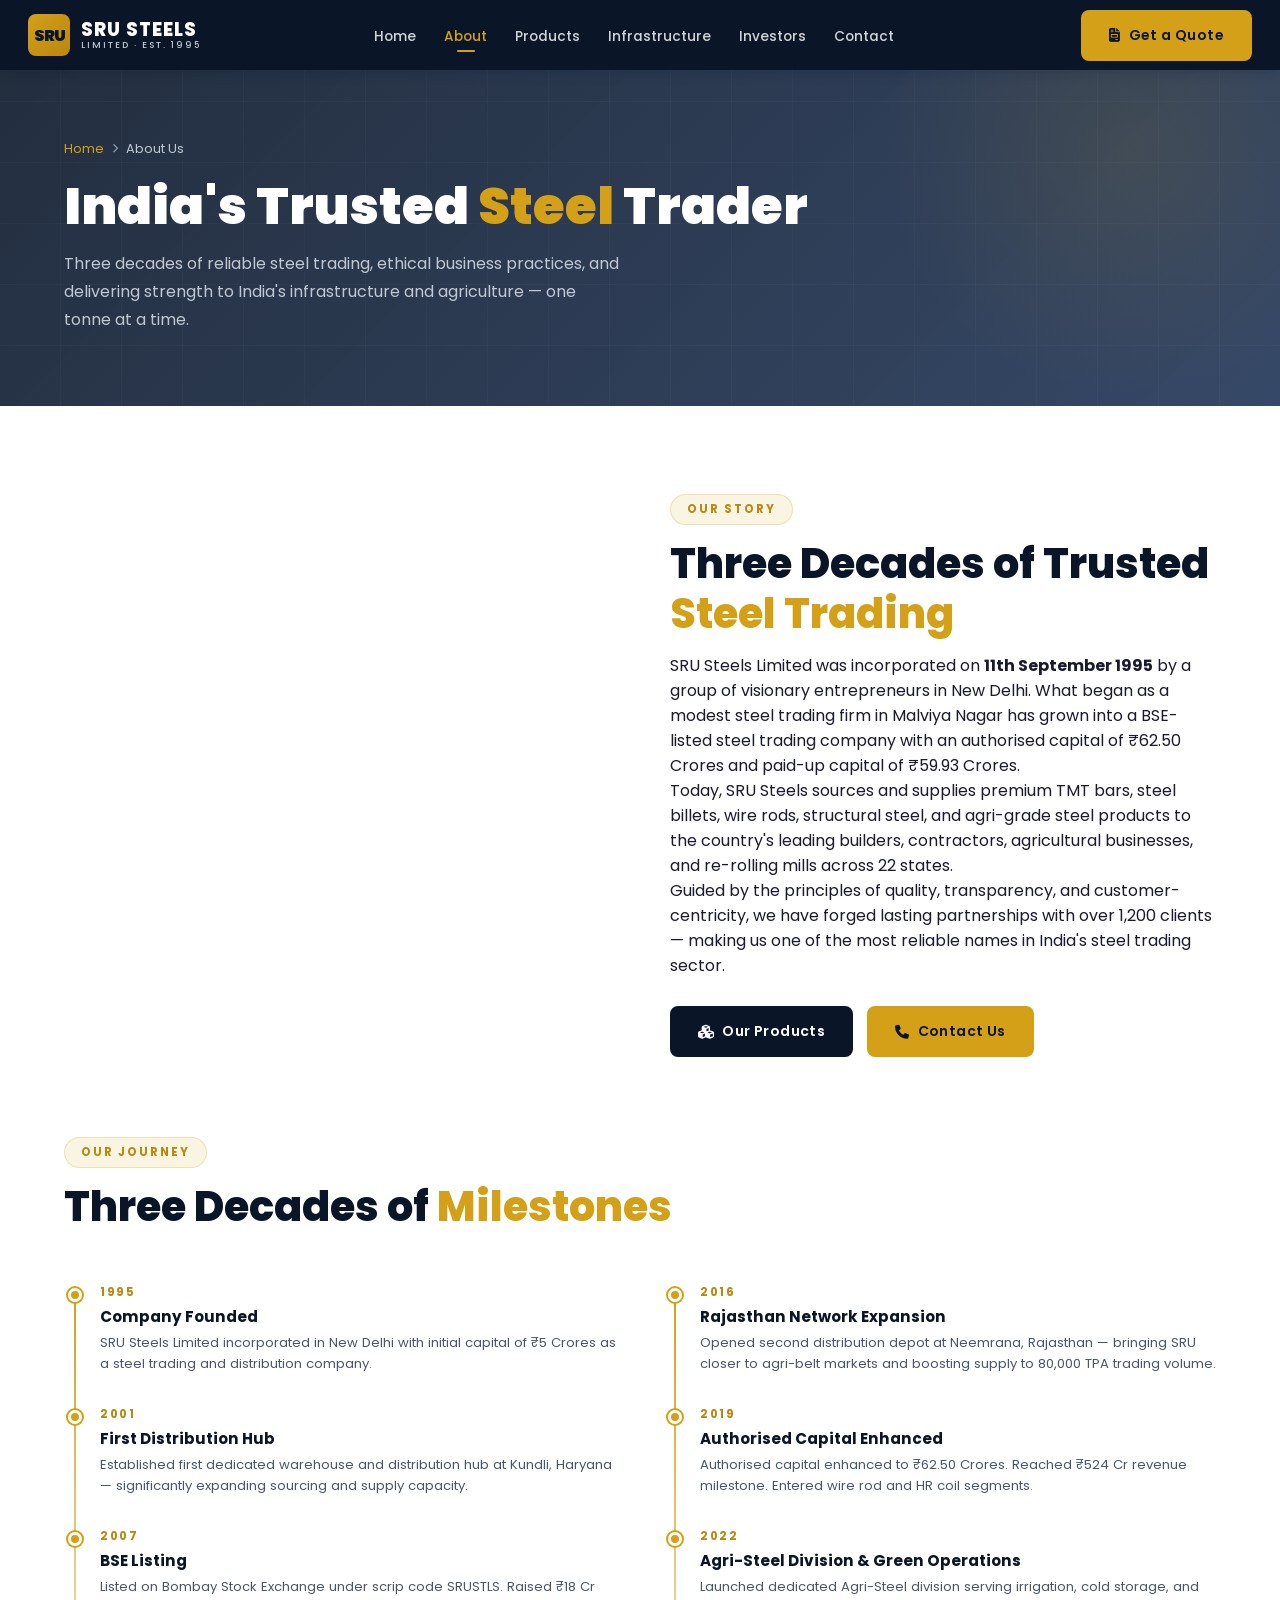
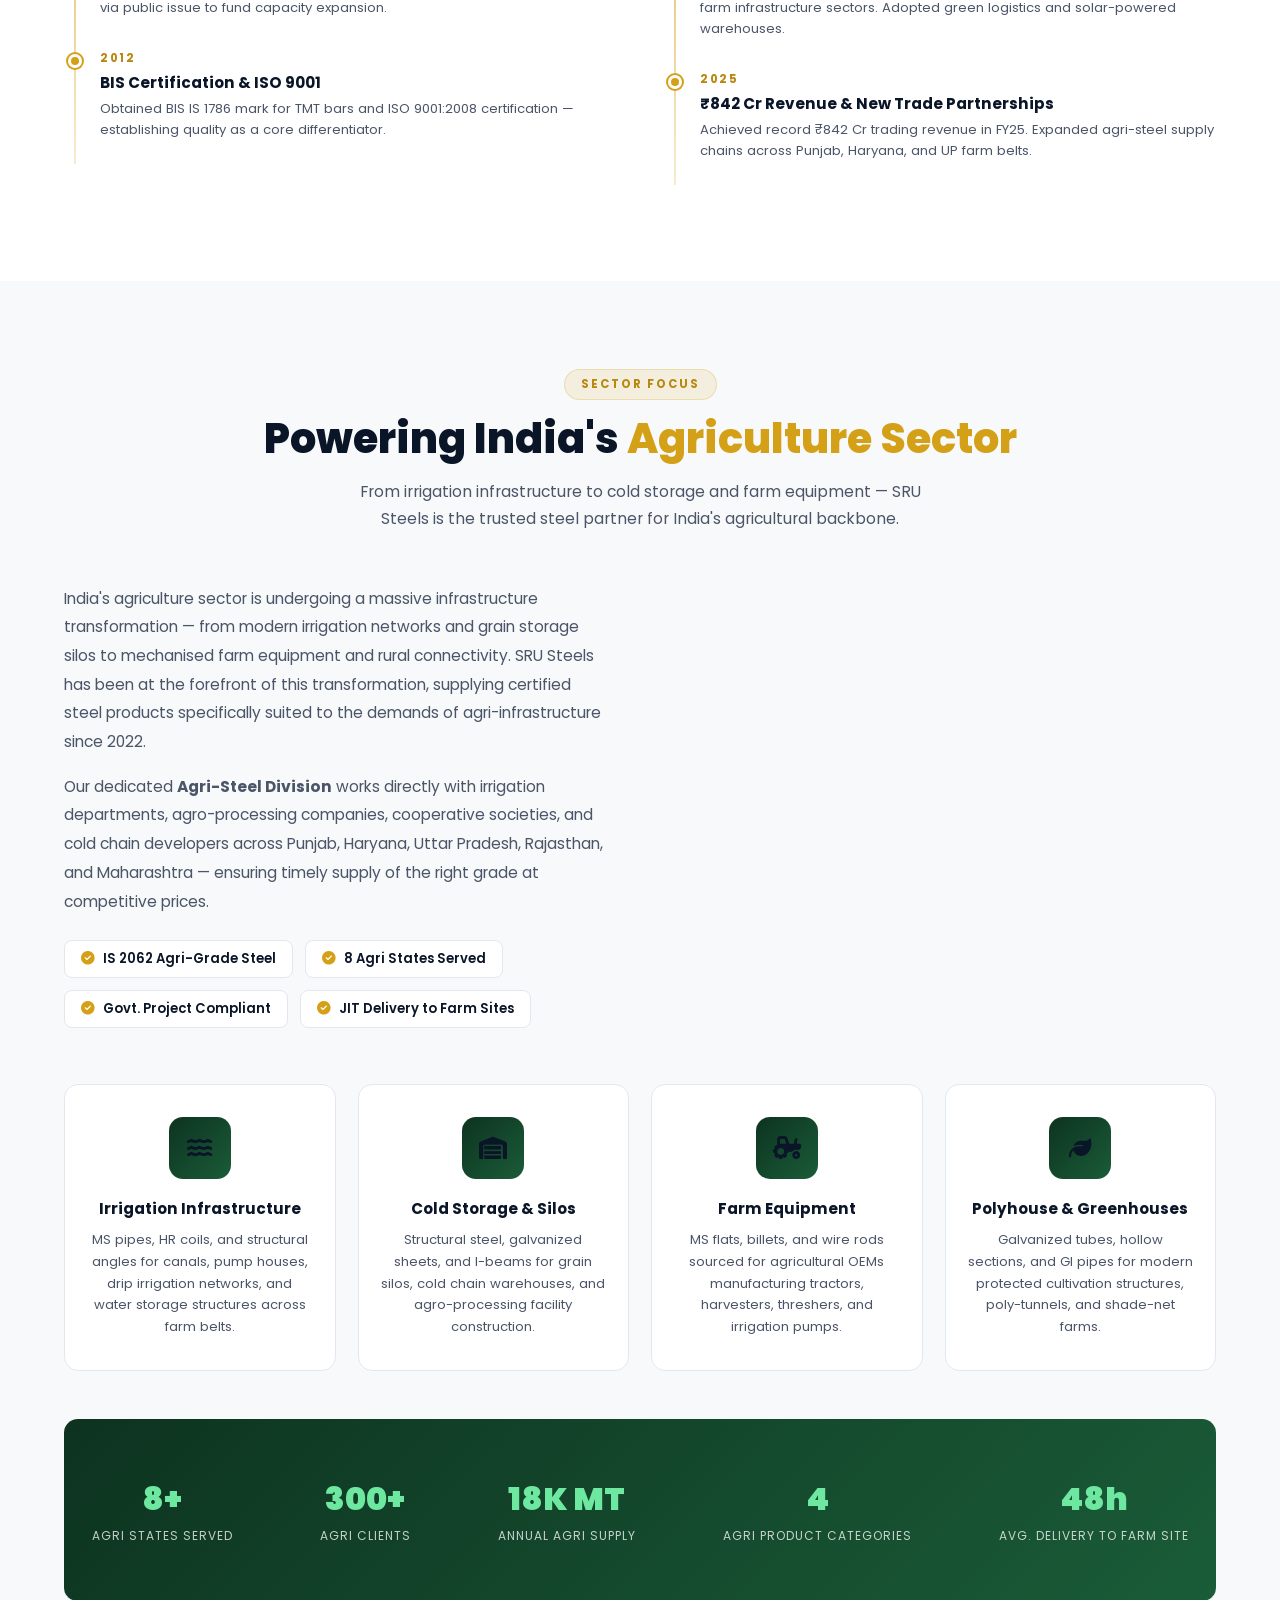
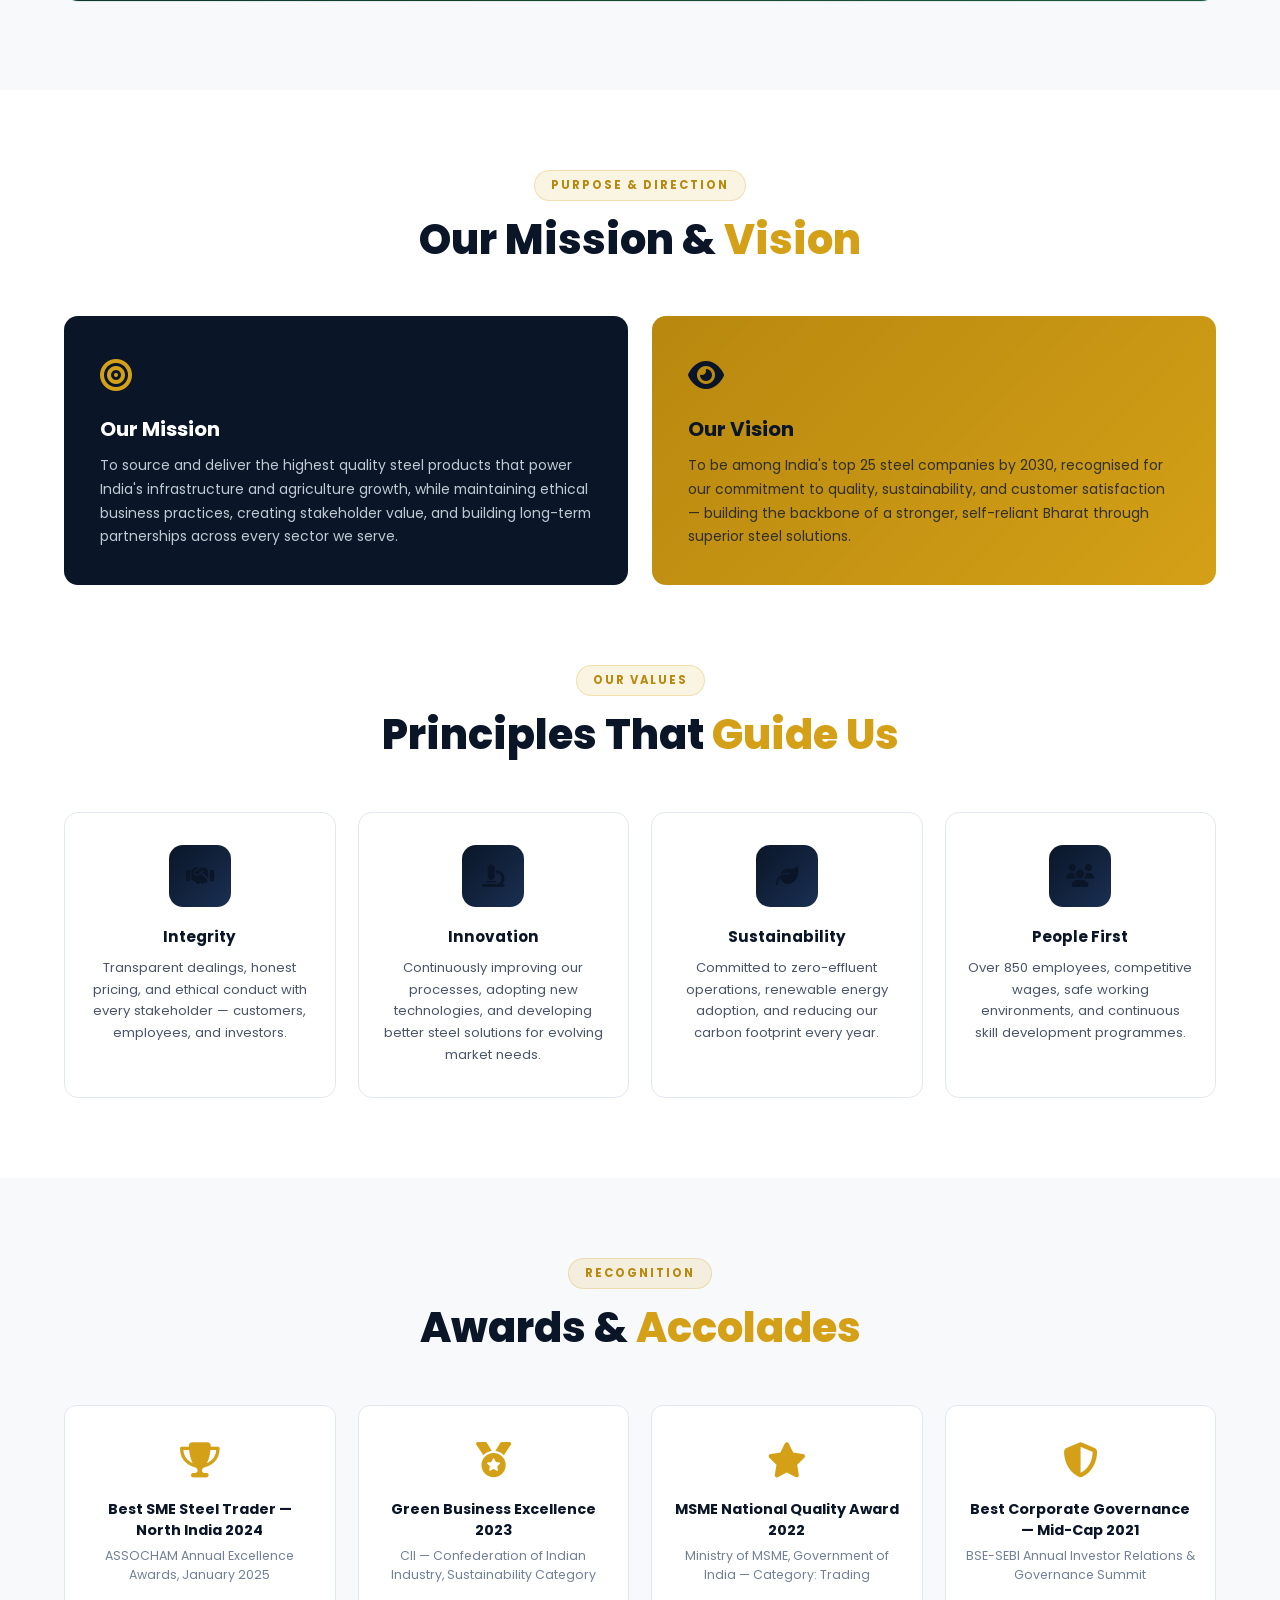
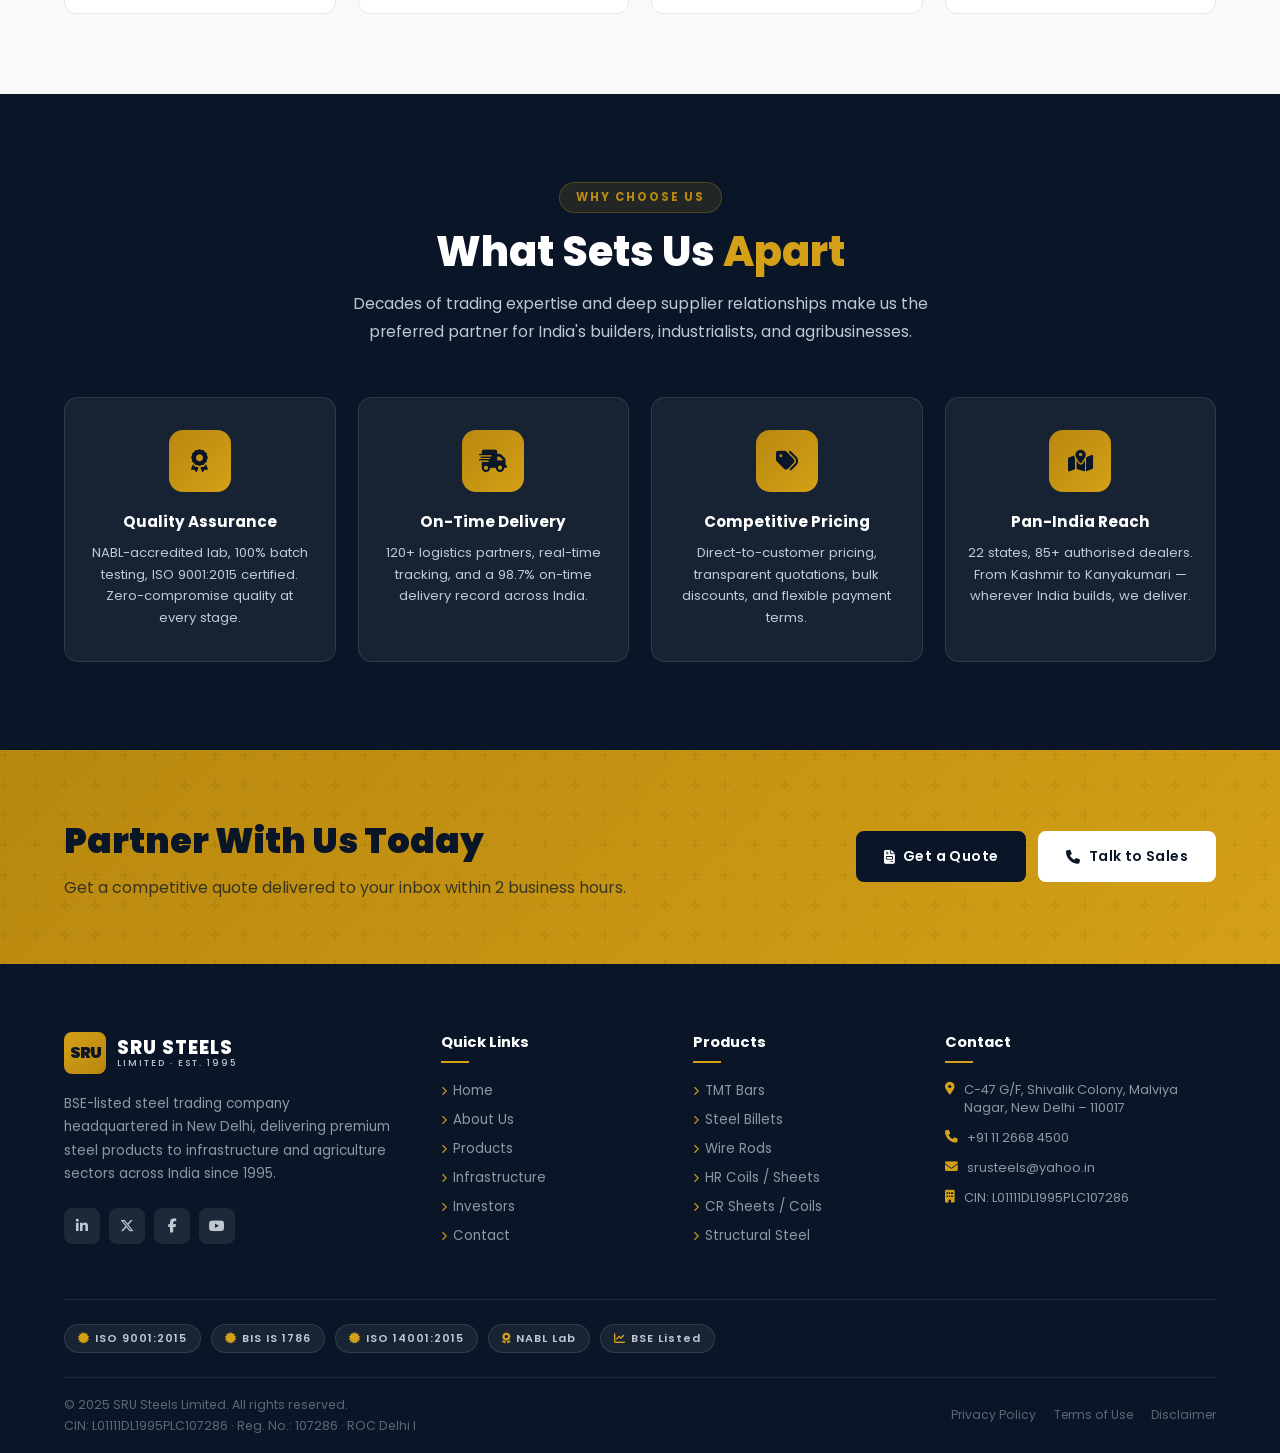
==== about.html @ 3308edfb "updates" ====
<!DOCTYPE html>
<html lang="en">
<head>
<meta charset="UTF-8">
<meta name="viewport" content="width=device-width, initial-scale=1.0">
<title>About Us | SRU Steels Limited</title>
<link rel="preconnect" href="https://fonts.googleapis.com">
<link rel="preconnect" href="https://fonts.gstatic.com" crossorigin>
<link href="https://fonts.googleapis.com/css2?family=Poppins:wght@300;400;500;600;700;800;900&display=swap" rel="stylesheet">
<link rel="stylesheet" href="https://cdnjs.cloudflare.com/ajax/libs/font-awesome/6.5.0/css/all.min.css">
<link rel="stylesheet" href="css/style.css">
</head>
<body>

<!-- NAVBAR -->
<nav id="navbar" class="solid">
  <div class="nav-inner">
    <a href="index.html" class="logo"><div class="logo-mark">SRU</div><div class="logo-text"><span class="logo-name">SRU STEELS</span><span class="logo-tagline">Limited · Est. 1995</span></div></a>
    <ul class="nav-links">
      <li><a href="index.html">Home</a></li>
      <li><a href="about.html" class="active">About</a></li>
      <li><a href="products.html">Products</a></li>
      <li><a href="infrastructure.html">Infrastructure</a></li>
      <li><a href="investors.html">Investors</a></li>
      <li><a href="contact.html">Contact</a></li>
    </ul>
    <a href="#" class="btn btn-primary nav-cta" onclick="openModal()"><i class="fas fa-file-invoice"></i> Get a Quote</a>
    <button class="hamburger" id="hamburger"><span></span><span></span><span></span></button>
  </div>
</nav>
<div class="mobile-menu" id="mobileMenu">
  <a href="index.html" onclick="closeMobileMenu()">Home</a>
  <a href="about.html" onclick="closeMobileMenu()">About Us</a>
  <a href="products.html" onclick="closeMobileMenu()">Products</a>
  <a href="infrastructure.html" onclick="closeMobileMenu()">Infrastructure</a>
  <a href="investors.html" onclick="closeMobileMenu()">Investors</a>
  <a href="contact.html" onclick="closeMobileMenu()">Contact</a>
  <a href="#" class="btn btn-primary" onclick="openModal();closeMobileMenu()"><i class="fas fa-file-invoice"></i> Get a Quote</a>
</div>

<!-- PAGE HERO -->
<section class="page-hero" style="background:linear-gradient(135deg,rgba(10,22,40,0.90),rgba(26,47,82,0.88)),url('https://images.unsplash.com/photo-1624027492684-327af1fb7559?auto=format&fit=crop&w=1920&q=80') center/cover no-repeat;">
  <div class="page-hero-glow"></div>
  <div class="container page-hero-content">
    <div class="page-hero-breadcrumb">
      <a href="index.html">Home</a><i class="fas fa-chevron-right"></i><span>About Us</span>
    </div>
    <h1>India's Trusted <span>Steel</span> Trader</h1>
    <p>Three decades of reliable steel trading, ethical business practices, and delivering strength to India's infrastructure and agriculture — one tonne at a time.</p>
  </div>
</section>

<!-- STORY -->
<section id="about-story">
  <div class="container">
    <div class="as-grid">
      <div class="as-img reveal-l" style="background:url('https://plus.unsplash.com/premium_photo-1661932816149-291a447e3022?auto=format&fit=crop&w=900&q=80') center/cover no-repeat;overflow:hidden;min-height:420px;"></div>
      <div class="reveal-r">
        <span class="section-tag">Our Story</span>
        <h2 class="section-title">Three Decades of Trusted <span>Steel Trading</span></h2>
        <p>SRU Steels Limited was incorporated on <strong>11th September 1995</strong> by a group of visionary entrepreneurs in New Delhi. What began as a modest steel trading firm in Malviya Nagar has grown into a BSE-listed steel trading company with an authorised capital of ₹62.50 Crores and paid-up capital of ₹59.93 Crores.</p>
        <p>Today, SRU Steels sources and supplies premium TMT bars, steel billets, wire rods, structural steel, and agri-grade steel products to the country's leading builders, contractors, agricultural businesses, and re-rolling mills across 22 states.</p>
        <p>Guided by the principles of quality, transparency, and customer-centricity, we have forged lasting partnerships with over 1,200 clients — making us one of the most reliable names in India's steel trading sector.</p>
        <div style="margin-top:28px;display:flex;gap:14px;flex-wrap:wrap">
          <a href="products.html" class="btn btn-navy"><i class="fas fa-cubes"></i> Our Products</a>
          <a href="contact.html" class="btn btn-primary"><i class="fas fa-phone"></i> Contact Us</a>
        </div>
      </div>
    </div>

    <!-- TIMELINE -->
    <div class="reveal">
      <span class="section-tag">Our Journey</span>
      <h2 class="section-title" style="margin-bottom:36px">Three Decades of <span>Milestones</span></h2>
    </div>
    <div style="display:grid;grid-template-columns:1fr 1fr;gap:48px;align-items:start">
      <div class="timeline reveal-l">
        <div class="tl-item">
          <div class="tl-dot"></div>
          <div class="tl-year">1995</div>
          <div class="tl-title">Company Founded</div>
          <div class="tl-desc">SRU Steels Limited incorporated in New Delhi with initial capital of ₹5 Crores as a steel trading and distribution company.</div>
        </div>
        <div class="tl-item">
          <div class="tl-dot"></div>
          <div class="tl-year">2001</div>
          <div class="tl-title">First Distribution Hub</div>
          <div class="tl-desc">Established first dedicated warehouse and distribution hub at Kundli, Haryana — significantly expanding sourcing and supply capacity.</div>
        </div>
        <div class="tl-item">
          <div class="tl-dot"></div>
          <div class="tl-year">2007</div>
          <div class="tl-title">BSE Listing</div>
          <div class="tl-desc">Listed on Bombay Stock Exchange under scrip code SRUSTLS. Raised ₹18 Cr via public issue to fund capacity expansion.</div>
        </div>
        <div class="tl-item">
          <div class="tl-dot"></div>
          <div class="tl-year">2012</div>
          <div class="tl-title">BIS Certification &amp; ISO 9001</div>
          <div class="tl-desc">Obtained BIS IS 1786 mark for TMT bars and ISO 9001:2008 certification — establishing quality as a core differentiator.</div>
        </div>
      </div>
      <div class="timeline reveal-r">
        <div class="tl-item">
          <div class="tl-dot"></div>
          <div class="tl-year">2016</div>
          <div class="tl-title">Rajasthan Network Expansion</div>
          <div class="tl-desc">Opened second distribution depot at Neemrana, Rajasthan — bringing SRU closer to agri-belt markets and boosting supply to 80,000 TPA trading volume.</div>
        </div>
        <div class="tl-item">
          <div class="tl-dot"></div>
          <div class="tl-year">2019</div>
          <div class="tl-title">Authorised Capital Enhanced</div>
          <div class="tl-desc">Authorised capital enhanced to ₹62.50 Crores. Reached ₹524 Cr revenue milestone. Entered wire rod and HR coil segments.</div>
        </div>
        <div class="tl-item">
          <div class="tl-dot"></div>
          <div class="tl-year">2022</div>
          <div class="tl-title">Agri-Steel Division &amp; Green Operations</div>
          <div class="tl-desc">Launched dedicated Agri-Steel division serving irrigation, cold storage, and farm infrastructure sectors. Adopted green logistics and solar-powered warehouses.</div>
        </div>
        <div class="tl-item">
          <div class="tl-dot"></div>
          <div class="tl-year">2025</div>
          <div class="tl-title">₹842 Cr Revenue &amp; New Trade Partnerships</div>
          <div class="tl-desc">Achieved record ₹842 Cr trading revenue in FY25. Expanded agri-steel supply chains across Punjab, Haryana, and UP farm belts.</div>
        </div>
      </div>
    </div>
  </div>
</section>

<!-- AGRICULTURE INDUSTRY -->
<section id="agri-industry" style="padding:88px 0;background:var(--off-white);">
  <div class="container">
    <div class="section-header reveal">
      <span class="section-tag">Sector Focus</span>
      <h2 class="section-title">Powering India's <span>Agriculture Sector</span></h2>
      <p class="section-subtitle">From irrigation infrastructure to cold storage and farm equipment — SRU Steels is the trusted steel partner for India's agricultural backbone.</p>
    </div>

    <!-- Intro two-column -->
    <div class="as-grid reveal" style="margin-bottom:56px;">
      <div style="display:flex;flex-direction:column;justify-content:center;">
        <p style="font-size:0.97rem;color:var(--text-mid);line-height:1.85;margin-bottom:16px;">India's agriculture sector is undergoing a massive infrastructure transformation — from modern irrigation networks and grain storage silos to mechanised farm equipment and rural connectivity. SRU Steels has been at the forefront of this transformation, supplying certified steel products specifically suited to the demands of agri-infrastructure since 2022.</p>
        <p style="font-size:0.97rem;color:var(--text-mid);line-height:1.85;margin-bottom:24px;">Our dedicated <strong>Agri-Steel Division</strong> works directly with irrigation departments, agro-processing companies, cooperative societies, and cold chain developers across Punjab, Haryana, Uttar Pradesh, Rajasthan, and Maharashtra — ensuring timely supply of the right grade at competitive prices.</p>
        <div style="display:flex;gap:12px;flex-wrap:wrap;">
          <span class="ha-pill"><i class="fas fa-check-circle"></i> IS 2062 Agri-Grade Steel</span>
          <span class="ha-pill"><i class="fas fa-check-circle"></i> 8 Agri States Served</span>
          <span class="ha-pill"><i class="fas fa-check-circle"></i> Govt. Project Compliant</span>
          <span class="ha-pill"><i class="fas fa-check-circle"></i> JIT Delivery to Farm Sites</span>
        </div>
      </div>
      <div style="background:url('https://images.unsplash.com/photo-1625246333195-78d9c38ad449?auto=format&fit=crop&w=900&q=80') center/cover no-repeat;border-radius:16px;min-height:360px;" class="reveal-r"></div>
    </div>

    <!-- 4 agri use-case cards -->
    <div style="display:grid;grid-template-columns:repeat(4,1fr);gap:22px;" class="values-row">
      <div class="wu-card reveal" style="background:var(--white);border:1px solid var(--border);transition-delay:0.05s">
        <div class="wu-icon" style="background:linear-gradient(135deg,#0d3320,#1a5c38)"><i class="fas fa-water"></i></div>
        <h4 style="color:var(--navy)">Irrigation Infrastructure</h4>
        <p style="color:var(--text-mid)">MS pipes, HR coils, and structural angles for canals, pump houses, drip irrigation networks, and water storage structures across farm belts.</p>
      </div>
      <div class="wu-card reveal" style="background:var(--white);border:1px solid var(--border);transition-delay:0.12s">
        <div class="wu-icon" style="background:linear-gradient(135deg,#0d3320,#1a5c38)"><i class="fas fa-warehouse"></i></div>
        <h4 style="color:var(--navy)">Cold Storage &amp; Silos</h4>
        <p style="color:var(--text-mid)">Structural steel, galvanized sheets, and I-beams for grain silos, cold chain warehouses, and agro-processing facility construction.</p>
      </div>
      <div class="wu-card reveal" style="background:var(--white);border:1px solid var(--border);transition-delay:0.2s">
        <div class="wu-icon" style="background:linear-gradient(135deg,#0d3320,#1a5c38)"><i class="fas fa-tractor"></i></div>
        <h4 style="color:var(--navy)">Farm Equipment</h4>
        <p style="color:var(--text-mid)">MS flats, billets, and wire rods sourced for agricultural OEMs manufacturing tractors, harvesters, threshers, and irrigation pumps.</p>
      </div>
      <div class="wu-card reveal" style="background:var(--white);border:1px solid var(--border);transition-delay:0.28s">
        <div class="wu-icon" style="background:linear-gradient(135deg,#0d3320,#1a5c38)"><i class="fas fa-leaf"></i></div>
        <h4 style="color:var(--navy)">Polyhouse &amp; Greenhouses</h4>
        <p style="color:var(--text-mid)">Galvanized tubes, hollow sections, and GI pipes for modern protected cultivation structures, poly-tunnels, and shade-net farms.</p>
      </div>
    </div>

    <!-- Agri stats strip -->
    <div class="trust-bar" style="margin-top:48px;border-radius:14px;background:linear-gradient(135deg,#0d3320,#1a5c38);">
      <div class="trust-inner" style="flex-wrap:wrap;gap:32px;justify-content:space-around;padding:28px 0;">
        <div style="text-align:center;color:var(--white)"><div style="font-size:2rem;font-weight:900;color:#6ee7a0;">8+</div><div style="font-size:0.75rem;letter-spacing:1px;text-transform:uppercase;opacity:0.75;margin-top:4px;">Agri States Served</div></div>
        <div style="text-align:center;color:var(--white)"><div style="font-size:2rem;font-weight:900;color:#6ee7a0;">300+</div><div style="font-size:0.75rem;letter-spacing:1px;text-transform:uppercase;opacity:0.75;margin-top:4px;">Agri Clients</div></div>
        <div style="text-align:center;color:var(--white)"><div style="font-size:2rem;font-weight:900;color:#6ee7a0;">18K MT</div><div style="font-size:0.75rem;letter-spacing:1px;text-transform:uppercase;opacity:0.75;margin-top:4px;">Annual Agri Supply</div></div>
        <div style="text-align:center;color:var(--white)"><div style="font-size:2rem;font-weight:900;color:#6ee7a0;">4</div><div style="font-size:0.75rem;letter-spacing:1px;text-transform:uppercase;opacity:0.75;margin-top:4px;">Agri Product Categories</div></div>
        <div style="text-align:center;color:var(--white)"><div style="font-size:2rem;font-weight:900;color:#6ee7a0;">48h</div><div style="font-size:0.75rem;letter-spacing:1px;text-transform:uppercase;opacity:0.75;margin-top:4px;">Avg. Delivery to Farm Site</div></div>
      </div>
    </div>
  </div>
</section>

<!-- MISSION VISION -->
<section style="padding:80px 0;background:var(--white)">
  <div class="container">
    <div class="section-header reveal">
      <span class="section-tag">Purpose &amp; Direction</span>
      <h2 class="section-title">Our Mission &amp; <span>Vision</span></h2>
    </div>
    <div class="mv-row">
      <div class="mv-card mission reveal-l">
        <div class="mv-card-icon"><i class="fas fa-bullseye"></i></div>
        <h3>Our Mission</h3>
        <p>To source and deliver the highest quality steel products that power India's infrastructure and agriculture growth, while maintaining ethical business practices, creating stakeholder value, and building long-term partnerships across every sector we serve.</p>
      </div>
      <div class="mv-card vision reveal-r">
        <div class="mv-card-icon"><i class="fas fa-eye"></i></div>
        <h3>Our Vision</h3>
        <p>To be among India's top 25 steel companies by 2030, recognised for our commitment to quality, sustainability, and customer satisfaction — building the backbone of a stronger, self-reliant Bharat through superior steel solutions.</p>
      </div>
    </div>

    <!-- VALUES -->
    <div class="section-header reveal">
      <span class="section-tag">Our Values</span>
      <h2 class="section-title">Principles That <span>Guide Us</span></h2>
    </div>
    <div style="display:grid;grid-template-columns:repeat(4,1fr);gap:22px" class="values-row">
      <div class="wu-card reveal" style="background:var(--white);border:1px solid var(--border);transition-delay:0.05s"><div class="wu-icon" style="background:linear-gradient(135deg,#0A1628,#1a2f52)"><i class="fas fa-handshake"></i></div><h4 style="color:var(--navy)">Integrity</h4><p style="color:var(--text-mid)">Transparent dealings, honest pricing, and ethical conduct with every stakeholder — customers, employees, and investors.</p></div>
      <div class="wu-card reveal" style="background:var(--white);border:1px solid var(--border);transition-delay:0.12s"><div class="wu-icon" style="background:linear-gradient(135deg,#0A1628,#1a2f52)"><i class="fas fa-microscope"></i></div><h4 style="color:var(--navy)">Innovation</h4><p style="color:var(--text-mid)">Continuously improving our processes, adopting new technologies, and developing better steel solutions for evolving market needs.</p></div>
      <div class="wu-card reveal" style="background:var(--white);border:1px solid var(--border);transition-delay:0.2s"><div class="wu-icon" style="background:linear-gradient(135deg,#0A1628,#1a2f52)"><i class="fas fa-leaf"></i></div><h4 style="color:var(--navy)">Sustainability</h4><p style="color:var(--text-mid)">Committed to zero-effluent operations, renewable energy adoption, and reducing our carbon footprint every year.</p></div>
      <div class="wu-card reveal" style="background:var(--white);border:1px solid var(--border);transition-delay:0.28s"><div class="wu-icon" style="background:linear-gradient(135deg,#0A1628,#1a2f52)"><i class="fas fa-users"></i></div><h4 style="color:var(--navy)">People First</h4><p style="color:var(--text-mid)">Over 850 employees, competitive wages, safe working environments, and continuous skill development programmes.</p></div>
    </div>
  </div>
</section>

<!-- AWARDS -->
<section id="about-awards">
  <div class="container">
    <div class="section-header reveal">
      <span class="section-tag">Recognition</span>
      <h2 class="section-title">Awards &amp; <span>Accolades</span></h2>
    </div>
    <div class="awards-grid">
      <div class="award-card reveal" style="transition-delay:0.05s"><div class="award-icon"><i class="fas fa-trophy"></i></div><h4>Best SME Steel Trader — North India 2024</h4><p>ASSOCHAM Annual Excellence Awards, January 2025</p></div>
      <div class="award-card reveal" style="transition-delay:0.12s"><div class="award-icon"><i class="fas fa-medal"></i></div><h4>Green Business Excellence 2023</h4><p>CII — Confederation of Indian Industry, Sustainability Category</p></div>
      <div class="award-card reveal" style="transition-delay:0.2s"><div class="award-icon"><i class="fas fa-star"></i></div><h4>MSME National Quality Award 2022</h4><p>Ministry of MSME, Government of India — Category: Trading</p></div>
      <div class="award-card reveal" style="transition-delay:0.28s"><div class="award-icon"><i class="fas fa-shield-halved"></i></div><h4>Best Corporate Governance — Mid-Cap 2021</h4><p>BSE-SEBI Annual Investor Relations &amp; Governance Summit</p></div>
    </div>
  </div>
</section>

<!-- WHY US -->
<section id="why-us">
  <div class="container">
    <div class="section-header reveal">
      <span class="section-tag">Why Choose Us</span>
      <h2 class="section-title">What Sets Us <span>Apart</span></h2>
      <p class="section-subtitle">Decades of trading expertise and deep supplier relationships make us the preferred partner for India's builders, industrialists, and agribusinesses.</p>
    </div>
    <div class="wu-grid">
      <div class="wu-card reveal" style="transition-delay:0.05s"><div class="wu-icon"><i class="fas fa-award"></i></div><h4>Quality Assurance</h4><p>NABL-accredited lab, 100% batch testing, ISO 9001:2015 certified. Zero-compromise quality at every stage.</p></div>
      <div class="wu-card reveal" style="transition-delay:0.12s"><div class="wu-icon"><i class="fas fa-truck-fast"></i></div><h4>On-Time Delivery</h4><p>120+ logistics partners, real-time tracking, and a 98.7% on-time delivery record across India.</p></div>
      <div class="wu-card reveal" style="transition-delay:0.2s"><div class="wu-icon"><i class="fas fa-tags"></i></div><h4>Competitive Pricing</h4><p>Direct-to-customer pricing, transparent quotations, bulk discounts, and flexible payment terms.</p></div>
      <div class="wu-card reveal" style="transition-delay:0.28s"><div class="wu-icon"><i class="fas fa-map-location-dot"></i></div><h4>Pan-India Reach</h4><p>22 states, 85+ authorised dealers. From Kashmir to Kanyakumari — wherever India builds, we deliver.</p></div>
    </div>
  </div>
</section>

<!-- CTA -->
<div class="cta-banner">
  <div class="container cta-inner">
    <div class="cta-text"><h2>Partner With Us Today</h2><p>Get a competitive quote delivered to your inbox within 2 business hours.</p></div>
    <div class="cta-actions">
      <a href="#" class="btn btn-cta-navy" onclick="openModal()"><i class="fas fa-file-invoice"></i> Get a Quote</a>
      <a href="contact.html" class="btn btn-cta-wh"><i class="fas fa-phone"></i> Talk to Sales</a>
    </div>
  </div>
</div>

<!-- FOOTER -->
<footer>
  <div class="container">
    <div class="footer-grid">
      <div class="footer-about">
        <a href="index.html" class="logo"><div class="logo-mark">SRU</div><div class="logo-text"><span class="logo-name">SRU STEELS</span><span class="logo-tagline">Limited · Est. 1995</span></div></a>
        <p>BSE-listed steel trading company headquartered in New Delhi, delivering premium steel products to infrastructure and agriculture sectors across India since 1995.</p>
        <div class="social-links"><a href="#" class="social-link"><i class="fab fa-linkedin-in"></i></a><a href="#" class="social-link"><i class="fab fa-x-twitter"></i></a><a href="#" class="social-link"><i class="fab fa-facebook-f"></i></a><a href="#" class="social-link"><i class="fab fa-youtube"></i></a></div>
      </div>
      <div class="footer-col"><h4>Quick Links</h4><ul class="f-links"><li><a href="index.html"><i class="fas fa-chevron-right"></i> Home</a></li><li><a href="about.html"><i class="fas fa-chevron-right"></i> About Us</a></li><li><a href="products.html"><i class="fas fa-chevron-right"></i> Products</a></li><li><a href="infrastructure.html"><i class="fas fa-chevron-right"></i> Infrastructure</a></li><li><a href="investors.html"><i class="fas fa-chevron-right"></i> Investors</a></li><li><a href="contact.html"><i class="fas fa-chevron-right"></i> Contact</a></li></ul></div>
      <div class="footer-col"><h4>Products</h4><ul class="f-links"><li><a href="products.html"><i class="fas fa-chevron-right"></i> TMT Bars</a></li><li><a href="products.html"><i class="fas fa-chevron-right"></i> Steel Billets</a></li><li><a href="products.html"><i class="fas fa-chevron-right"></i> Wire Rods</a></li><li><a href="products.html"><i class="fas fa-chevron-right"></i> HR Coils / Sheets</a></li><li><a href="products.html"><i class="fas fa-chevron-right"></i> CR Sheets / Coils</a></li><li><a href="products.html"><i class="fas fa-chevron-right"></i> Structural Steel</a></li></ul></div>
      <div class="footer-col"><h4>Contact</h4><ul class="f-contact"><li><i class="fas fa-location-dot"></i> C-47 G/F, Shivalik Colony, Malviya Nagar, New Delhi – 110017</li><li><i class="fas fa-phone"></i> +91 11 2668 4500</li><li><i class="fas fa-envelope"></i> srusteels@yahoo.in</li><li><i class="fas fa-building"></i> CIN: L01111DL1995PLC107286</li></ul></div>
    </div>
    <div class="footer-cert"><div class="cert-badges"><span class="cert-pill"><i class="fas fa-certificate"></i> ISO 9001:2015</span><span class="cert-pill"><i class="fas fa-certificate"></i> BIS IS 1786</span><span class="cert-pill"><i class="fas fa-certificate"></i> ISO 14001:2015</span><span class="cert-pill"><i class="fas fa-award"></i> NABL Lab</span><span class="cert-pill"><i class="fas fa-chart-line"></i> BSE Listed</span></div></div>
    <div class="footer-bottom"><div><p>© 2025 SRU Steels Limited. All rights reserved.</p><p class="cin-text">CIN: L01111DL1995PLC107286 · Reg. No.: 107286 · ROC Delhi I</p></div><div class="fb-links"><a href="#">Privacy Policy</a><a href="#">Terms of Use</a><a href="#">Disclaimer</a></div></div>
  </div>
</footer>

<div class="modal-overlay" id="quoteModal"><div class="modal"><button class="modal-close" onclick="closeModal()"><i class="fas fa-times"></i></button><span class="section-tag">Quick Enquiry</span><h3 style="font-size:1.4rem;font-weight:800;color:var(--navy);margin-bottom:6px">Get a Quote</h3><p style="font-size:0.83rem;color:var(--text-light);margin-bottom:24px">Our sales team will respond within 2 hours.</p><form onsubmit="submitQuote(event)"><input type="hidden" name="_subject" value="New Quote Request — SRU Steels Website"><div class="form-group"><label>Name *</label><input type="text" name="name" placeholder="Your full name" required></div><div class="form-group"><label>Phone *</label><input type="tel" name="phone" placeholder="+91 98765 43210" required></div><div class="form-group"><label>Product Required</label><select name="product"><option>TMT Bars</option><option>Steel Billets</option><option>Wire Rods</option><option>HR Coils / Sheets</option><option>CR Sheets / Coils</option><option>Structural Steel</option></select></div><div class="form-group"><label>Quantity (MT)</label><input type="text" name="quantity" placeholder="e.g. 50 MT"></div><button type="submit" class="btn btn-primary form-btn"><i class="fas fa-paper-plane"></i> Request Quote</button></form></div></div>
<button id="btt"><i class="fas fa-chevron-up"></i></button>
<script src="js/main.js"></script>
</body>
</html>
---- css/style.css ----
/* ====================================================
   SRU STEELS — SHARED STYLESHEET
   ==================================================== */

/* ===== VARIABLES ===== */
:root {
  --navy:       #0A1628;
  --navy-light: #122040;
  --navy-mid:   #1a2f52;
  --steel:      #C0C8D2;
  --steel-dark: #8fa0b0;
  --gold:       #D4A017;
  --gold-light: #e8b82a;
  --gold-dark:  #b8880f;
  --white:      #ffffff;
  --off-white:  #f8f9fb;
  --text-dark:  #1a1a2e;
  --text-mid:   #4a5568;
  --text-light: #718096;
  --border:     #e2e8f0;
  --green:      #16a34a;
  --orange:     #ea580c;
  --shadow:     0 4px 24px rgba(10,22,40,0.10);
  --shadow-lg:  0 12px 48px rgba(10,22,40,0.18);
  --radius:     12px;
  --radius-sm:  8px;
  --transition: all 0.3s cubic-bezier(0.4,0,0.2,1);
}

/* ===== RESET ===== */
*, *::before, *::after { box-sizing: border-box; margin: 0; padding: 0; }
html { scroll-behavior: smooth; font-size: 16px; }
body { font-family: 'Poppins', sans-serif; color: var(--text-dark); background: var(--white); overflow-x: hidden; }
img  { max-width: 100%; display: block; }
a    { text-decoration: none; color: inherit; }
ul   { list-style: none; }
button { cursor: pointer; font-family: 'Poppins', sans-serif; }
input, select, textarea { font-family: 'Poppins', sans-serif; }

/* ===== UTILITIES ===== */
.container { max-width: 1200px; margin: 0 auto; padding: 0 24px; }

.section-tag {
  display: inline-block;
  background: rgba(212,160,23,0.12);
  color: var(--gold-dark);
  font-size: 0.72rem; font-weight: 700;
  letter-spacing: 2px; text-transform: uppercase;
  padding: 6px 16px; border-radius: 50px;
  margin-bottom: 14px;
  border: 1px solid rgba(212,160,23,0.25);
}
.section-title {
  font-size: clamp(1.8rem, 3.5vw, 2.6rem);
  font-weight: 800; color: var(--navy);
  line-height: 1.2; margin-bottom: 14px;
}
.section-title span { color: var(--gold); }
.section-subtitle {
  font-size: 0.975rem; color: var(--text-mid);
  max-width: 600px; line-height: 1.75;
}
.section-header { text-align: center; margin-bottom: 52px; }
.section-header .section-subtitle { margin: 0 auto; }

/* Buttons */
.btn {
  display: inline-flex; align-items: center; gap: 8px;
  padding: 13px 26px; border-radius: 8px;
  font-size: 0.875rem; font-weight: 600;
  letter-spacing: 0.4px; transition: var(--transition);
  border: 2px solid transparent; white-space: nowrap;
}
.btn-primary  { background: var(--gold); color: var(--navy); border-color: var(--gold); }
.btn-primary:hover { background: var(--gold-light); border-color: var(--gold-light); transform: translateY(-2px); box-shadow: 0 8px 24px rgba(212,160,23,0.35); }
.btn-outline  { background: transparent; color: var(--white); border-color: rgba(255,255,255,0.6); }
.btn-outline:hover { background: var(--white); color: var(--navy); }
.btn-navy     { background: var(--navy); color: var(--white); border-color: var(--navy); }
.btn-navy:hover { background: var(--navy-light); transform: translateY(-2px); box-shadow: 0 6px 20px rgba(10,22,40,0.28); }
.btn-ghost    { background: rgba(255,255,255,0.1); color: var(--white); border-color: rgba(255,255,255,0.2); }
.btn-ghost:hover { background: rgba(255,255,255,0.2); }
.btn-sm { padding: 9px 18px; font-size: 0.8rem; }

/* Reveal animations */
.reveal { opacity: 0; transform: translateY(36px); transition: opacity 0.65s ease, transform 0.65s ease; }
.reveal.visible { opacity: 1; transform: translateY(0); }
.reveal-l { opacity: 0; transform: translateX(-36px); transition: opacity 0.65s ease, transform 0.65s ease; }
.reveal-l.visible { opacity: 1; transform: translateX(0); }
.reveal-r { opacity: 0; transform: translateX(36px); transition: opacity 0.65s ease, transform 0.65s ease; }
.reveal-r.visible { opacity: 1; transform: translateX(0); }

/* ===== NAVBAR ===== */
#navbar {
  position: fixed; top: 0; left: 0; right: 0;
  z-index: 1000; transition: var(--transition);
}
.nav-inner {
  display: flex; align-items: center; justify-content: space-between;
  height: 70px; padding: 0 28px;
  max-width: 1320px; margin: 0 auto;
}
#navbar.transparent { background: transparent; }
#navbar.scrolled    { background: var(--navy); box-shadow: 0 4px 20px rgba(10,22,40,0.3); }
#navbar.solid       { background: var(--navy); box-shadow: 0 2px 12px rgba(10,22,40,0.2); }

.logo { display: flex; align-items: center; gap: 11px; }
.logo-mark {
  width: 42px; height: 42px;
  background: linear-gradient(135deg, var(--gold), var(--gold-dark));
  border-radius: 8px; display: flex; align-items: center; justify-content: center;
  font-weight: 900; font-size: 1rem; color: var(--navy);
  letter-spacing: -1px; flex-shrink: 0;
}
.logo-text { display: flex; flex-direction: column; line-height: 1.15; }
.logo-name    { font-size: 1.15rem; font-weight: 800; color: var(--white); letter-spacing: 1px; }
.logo-tagline { font-size: 0.57rem; color: var(--steel); letter-spacing: 2px; text-transform: uppercase; font-weight: 500; }

.nav-links { display: flex; align-items: center; gap: 2px; }
.nav-links a {
  padding: 7px 13px; color: rgba(255,255,255,0.82);
  font-size: 0.855rem; font-weight: 500;
  border-radius: 6px; transition: var(--transition); position: relative;
}
.nav-links a:hover, .nav-links a.active { color: var(--gold); }
.nav-links a.active::after {
  content: ''; position: absolute; bottom: 1px; left: 50%;
  transform: translateX(-50%); width: 18px; height: 2px;
  background: var(--gold); border-radius: 2px;
}
.nav-cta { margin-left: 14px; }

.hamburger { display: none; flex-direction: column; gap: 5px; background: none; border: none; padding: 4px; }
.hamburger span { width: 24px; height: 2px; background: var(--white); border-radius: 2px; transition: var(--transition); display: block; }

.mobile-menu {
  display: none; position: fixed; top: 70px; left: 0; right: 0;
  background: var(--navy); padding: 12px 24px 24px;
  z-index: 999; box-shadow: 0 8px 24px rgba(0,0,0,0.3);
}
.mobile-menu.open { display: block; }
.mobile-menu a { display: block; padding: 11px 0; color: var(--steel); font-size: 0.93rem; font-weight: 500; border-bottom: 1px solid rgba(255,255,255,0.07); }
.mobile-menu .btn { margin-top: 14px; width: 100%; justify-content: center; }

/* ===== PAGE HERO (inner pages) ===== */
.page-hero {
  background: linear-gradient(135deg, var(--navy) 0%, var(--navy-mid) 60%, var(--navy) 100%);
  padding: 140px 0 72px; position: relative; overflow: hidden;
}
.page-hero::before {
  content: ''; position: absolute; inset: 0;
  background-image: repeating-linear-gradient(0deg, transparent, transparent 60px, rgba(192,200,210,0.03) 60px, rgba(192,200,210,0.03) 61px),
                    repeating-linear-gradient(90deg, transparent, transparent 60px, rgba(192,200,210,0.03) 60px, rgba(192,200,210,0.03) 61px);
}
.page-hero-glow {
  position: absolute; top: -100px; right: -100px;
  width: 500px; height: 500px;
  background: radial-gradient(circle, rgba(212,160,23,0.10) 0%, transparent 70%);
  pointer-events: none;
}
.page-hero-content { position: relative; z-index: 2; }
.page-hero-breadcrumb {
  display: flex; align-items: center; gap: 8px;
  margin-bottom: 20px; font-size: 0.8rem; color: var(--steel);
}
.page-hero-breadcrumb a { color: var(--gold); transition: var(--transition); }
.page-hero-breadcrumb a:hover { color: var(--gold-light); }
.page-hero-breadcrumb i { font-size: 0.6rem; color: var(--steel-dark); }
.page-hero h1 {
  font-size: clamp(2rem, 4.5vw, 3.2rem);
  font-weight: 900; color: var(--white); line-height: 1.1; margin-bottom: 16px;
}
.page-hero h1 span { color: var(--gold); }
.page-hero p { font-size: 1rem; color: var(--steel); max-width: 560px; line-height: 1.75; }

/* ===== HOME HERO ===== */
#home-hero {
  position: relative; min-height: 100vh;
  display: flex; align-items: center; overflow: hidden;
  background: var(--navy);
}
.hero-bg {
  position: absolute; inset: 0;
  background: linear-gradient(135deg, #060e1c 0%, #0A1628 40%, #122040 70%, #0A1628 100%);
}
.hero-pattern {
  position: absolute; inset: 0; opacity: 0.035;
  background-image:
    repeating-linear-gradient(0deg, transparent, transparent 80px, rgba(192,200,210,1) 80px, rgba(192,200,210,1) 81px),
    repeating-linear-gradient(90deg, transparent, transparent 80px, rgba(192,200,210,1) 80px, rgba(192,200,210,1) 81px);
}
.hero-glow {
  position: absolute; top: 15%; right: 8%;
  width: 520px; height: 520px;
  background: radial-gradient(circle, rgba(212,160,23,0.11) 0%, transparent 70%);
  pointer-events: none;
}
.hero-content {
  position: relative; z-index: 2;
  padding: 130px 28px 90px;
  max-width: 1200px; margin: 0 auto; width: 100%;
}
.hero-eyebrow {
  display: inline-flex; align-items: center; gap: 10px;
  background: rgba(212,160,23,0.12); border: 1px solid rgba(212,160,23,0.28);
  color: var(--gold); padding: 7px 18px; border-radius: 50px;
  font-size: 0.78rem; font-weight: 600; letter-spacing: 1.2px;
  margin-bottom: 28px;
}
.hero-eyebrow span { width: 6px; height: 6px; background: var(--gold); border-radius: 50%; animation: blink 1.8s infinite; }
@keyframes blink { 0%,100% { opacity:1; } 50% { opacity:0.3; } }

.hero-title {
  font-size: clamp(2.6rem, 6.5vw, 5.2rem);
  font-weight: 900; color: var(--white);
  line-height: 1.05; margin-bottom: 24px; max-width: 820px;
}
.hero-title .hl {
  color: var(--gold); position: relative; display: inline-block;
}
.hero-title .hl::after {
  content: ''; position: absolute; bottom: -3px; left: 0; right: 0;
  height: 3px; background: linear-gradient(90deg, var(--gold), transparent);
}
.hero-sub {
  font-size: clamp(0.95rem, 1.8vw, 1.15rem); color: rgba(192,200,210,0.88);
  max-width: 560px; line-height: 1.78; margin-bottom: 40px;
}
.hero-btns { display: flex; flex-wrap: wrap; gap: 14px; margin-bottom: 68px; }

.hero-stats { display: grid; grid-template-columns: repeat(4,1fr); gap: 20px; max-width: 740px; }
.h-stat {
  text-align: center; padding: 20px 14px;
  background: rgba(255,255,255,0.055);
  border: 1px solid rgba(255,255,255,0.1);
  border-radius: 12px; backdrop-filter: blur(8px);
}
.h-stat-num { font-size: 2rem; font-weight: 800; color: var(--gold); line-height: 1; display: block; margin-bottom: 5px; }
.h-stat-lbl { font-size: 0.68rem; color: var(--steel); text-transform: uppercase; letter-spacing: 1.5px; font-weight: 500; }

.hero-scroll {
  position: absolute; bottom: 28px; left: 50%; transform: translateX(-50%);
  display: flex; flex-direction: column; align-items: center; gap: 6px;
  color: rgba(255,255,255,0.35); font-size: 0.7rem; letter-spacing: 2px;
}
.scroll-line { width: 1px; height: 44px; background: linear-gradient(to bottom, transparent, var(--gold)); animation: sl 1.8s ease infinite; }
@keyframes sl {
  0%   { transform: scaleY(0); transform-origin: top; }
  50%  { transform: scaleY(1); transform-origin: top; }
  51%  { transform: scaleY(1); transform-origin: bottom; }
  100% { transform: scaleY(0); transform-origin: bottom; }
}

/* ===== CLIENTS / TRUST BAR ===== */
.trust-bar { background: var(--off-white); padding: 28px 0; border-bottom: 1px solid var(--border); }
.trust-inner { display: flex; align-items: center; justify-content: space-between; flex-wrap: wrap; gap: 20px; }
.trust-label { font-size: 0.78rem; color: var(--text-light); font-weight: 600; letter-spacing: 1px; text-transform: uppercase; white-space: nowrap; }
.trust-logos { display: flex; align-items: center; gap: 32px; flex-wrap: wrap; }
.trust-logo { font-size: 0.85rem; font-weight: 700; color: var(--steel-dark); letter-spacing: 0.5px; transition: var(--transition); }
.trust-logo:hover { color: var(--navy); }

/* ===== FEATURED PRODUCTS (HOME) ===== */
#featured { padding: 88px 0; background: var(--white); }
.fp-header { display: flex; align-items: flex-end; justify-content: space-between; margin-bottom: 44px; flex-wrap: wrap; gap: 16px; }
.fp-grid { display: grid; grid-template-columns: repeat(3,1fr); gap: 24px; }
.fp-card {
  border-radius: 14px; overflow: hidden; border: 1px solid var(--border);
  transition: var(--transition); position: relative; background: var(--white);
}
.fp-card:hover { transform: translateY(-6px); box-shadow: var(--shadow-lg); border-color: rgba(212,160,23,0.4); }
.fp-img {
  height: 210px; display: flex; align-items: center; justify-content: center;
  position: relative; overflow: hidden; transition: var(--transition);
}
.fp-img .fi { font-size: 3.8rem; position: relative; z-index: 1; transition: var(--transition); }
.fp-card:hover .fp-img .fi { transform: scale(1.1); }
.fp-img::after { content: ''; position: absolute; inset: 0; background: linear-gradient(to bottom, transparent 40%, rgba(10,22,40,0.5)); }
.fp-badge { position: absolute; top: 12px; left: 12px; font-size: 0.62rem; font-weight: 700; padding: 4px 10px; border-radius: 50px; text-transform: uppercase; letter-spacing: 1px; z-index: 2; }
.fp-badge.bestseller { background: var(--gold); color: var(--navy); }
.fp-badge.popular    { background: #3b82f6; color: var(--white); }
.fp-badge.new        { background: var(--green); color: var(--white); }
.fp-body { padding: 22px; }
.fp-body h3 { font-size: 1rem; font-weight: 700; color: var(--navy); margin-bottom: 7px; }
.fp-body p  { font-size: 0.82rem; color: var(--text-mid); line-height: 1.6; margin-bottom: 14px; }
.fp-specs { display: flex; flex-wrap: wrap; gap: 6px; margin-bottom: 18px; }
.spec { background: var(--off-white); border: 1px solid var(--border); color: var(--text-mid); font-size: 0.7rem; padding: 3px 9px; border-radius: 50px; font-weight: 500; }

/* Product image backgrounds */
.img-tmt    { background: linear-gradient(160deg,#1c0c0c,#2d1010,#3a0808); }
.img-tmt .fi { color: rgba(212,120,80,0.6); }
.img-billet { background: linear-gradient(160deg,#111111,#1e1e1e,#2a2a2a); }
.img-billet .fi { color: rgba(180,180,180,0.55); }
.img-wire   { background: linear-gradient(160deg,#0a1020,#152035,#1a2a40); }
.img-wire .fi { color: rgba(100,160,220,0.55); }
.img-hr     { background: linear-gradient(160deg,#1a1000,#2a1a00,#3a2400); }
.img-hr .fi { color: rgba(220,160,50,0.55); }
.img-cr     { background: linear-gradient(160deg,#0a1218,#101e28,#152530); }
.img-cr .fi { color: rgba(150,200,220,0.55); }
.img-struct { background: linear-gradient(160deg,#0c1010,#141a1a,#101818); }
.img-struct .fi { color: rgba(100,180,150,0.55); }
.img-ibeam  { background: linear-gradient(160deg,#121212,#1e1e20,#0e0e10); }
.img-ibeam .fi { color: rgba(180,180,200,0.55); }
.img-pipe   { background: linear-gradient(160deg,#0a0f18,#111825,#0c1520); }
.img-pipe .fi { color: rgba(80,150,200,0.55); }
.img-galv   { background: linear-gradient(160deg,#0a1210,#101e18,#0a1814); }
.img-galv .fi { color: rgba(100,200,150,0.55); }

/* ===== HOME — ABOUT TEASER ===== */
#home-about { padding: 88px 0; background: var(--off-white); }
.ha-grid { display: grid; grid-template-columns: 1fr 1fr; gap: 60px; align-items: center; }
.ha-img-box {
  background: linear-gradient(135deg, var(--navy), var(--navy-mid));
  border-radius: 16px; aspect-ratio: 5/4;
  display: flex; align-items: center; justify-content: center;
  position: relative; overflow: hidden;
}
.ha-img-box::before { content: ''; position: absolute; inset: 0; background: linear-gradient(135deg, rgba(212,160,23,0.12), transparent); }
.ha-img-box i { font-size: 6rem; color: rgba(212,160,23,0.28); position: relative; z-index: 1; }
.ha-badge {
  position: absolute; bottom: -18px; right: -18px;
  background: var(--gold); color: var(--navy);
  padding: 16px 22px; border-radius: 12px;
  font-weight: 800; text-align: center;
  box-shadow: 0 8px 28px rgba(212,160,23,0.38);
}
.ha-badge span { font-size: 2rem; line-height: 1; display: block; }
.ha-badge small { font-size: 0.67rem; letter-spacing: 1px; text-transform: uppercase; display: block; }
.ha-text p { font-size: 0.93rem; color: var(--text-mid); line-height: 1.8; margin-bottom: 14px; }
.ha-pills { display: flex; flex-wrap: wrap; gap: 10px; margin-top: 24px; }
.ha-pill {
  display: flex; align-items: center; gap: 8px;
  background: var(--white); border: 1px solid var(--border);
  padding: 8px 16px; border-radius: 8px;
  font-size: 0.82rem; font-weight: 600; color: var(--navy);
  transition: var(--transition);
}
.ha-pill:hover { border-color: var(--gold); box-shadow: var(--shadow); }
.ha-pill i { color: var(--gold); font-size: 0.85rem; }

/* ===== WHY US ===== */
#why-us { padding: 88px 0; background: var(--navy); }
#why-us .section-title { color: var(--white); }
#why-us .section-subtitle { color: var(--steel); }
.wu-grid { display: grid; grid-template-columns: repeat(4,1fr); gap: 22px; }
.wu-card {
  background: rgba(255,255,255,0.055); border: 1px solid rgba(255,255,255,0.1);
  border-radius: 14px; padding: 32px 22px; text-align: center;
  transition: var(--transition);
}
.wu-card:hover { background: rgba(212,160,23,0.1); border-color: var(--gold); transform: translateY(-4px); }
.wu-icon {
  width: 62px; height: 62px;
  background: linear-gradient(135deg, var(--gold-dark), var(--gold));
  border-radius: 14px; display: flex; align-items: center; justify-content: center;
  margin: 0 auto 18px; font-size: 1.4rem; color: var(--navy);
}
.wu-card h4 { font-size: 0.95rem; font-weight: 700; color: var(--white); margin-bottom: 9px; }
.wu-card p  { font-size: 0.82rem; color: var(--steel); line-height: 1.65; }

/* ===== CTA BANNER ===== */
.cta-banner {
  background: linear-gradient(135deg, var(--gold-dark), var(--gold));
  padding: 64px 0; position: relative; overflow: hidden;
}
.cta-banner::before { content: ''; position: absolute; inset: 0; background: url("data:image/svg+xml,%3Csvg width='60' height='60' viewBox='0 0 60 60' xmlns='http://www.w3.org/2000/svg'%3E%3Cg fill='none' fill-rule='evenodd'%3E%3Cg fill='%23000000' fill-opacity='0.05'%3E%3Cpath d='M36 34v-4h-2v4h-4v2h4v4h2v-4h4v-2h-4zm0-30V0h-2v4h-4v2h4v4h2V6h4V4h-4zM6 34v-4H4v4H0v2h4v4h2v-4h4v-2H6zM6 4V0H4v4H0v2h4v4h2V6h4V4H6z'/%3E%3C/g%3E%3C/g%3E%3C/svg%3E"); }
.cta-inner { position: relative; z-index: 1; display: flex; align-items: center; justify-content: space-between; gap: 32px; flex-wrap: wrap; }
.cta-text h2 { font-size: clamp(1.5rem,3vw,2.2rem); font-weight: 900; color: var(--navy); margin-bottom: 8px; }
.cta-text p  { font-size: 1rem; color: rgba(10,22,40,0.75); }
.cta-actions { display: flex; gap: 12px; flex-wrap: wrap; }
.btn-cta-navy { background: var(--navy); color: var(--white); border-color: var(--navy); }
.btn-cta-navy:hover { background: var(--navy-light); }
.btn-cta-wh   { background: var(--white); color: var(--navy); border-color: var(--white); }
.btn-cta-wh:hover { background: var(--off-white); }

/* ===== TESTIMONIALS ===== */
#testimonials { padding: 88px 0; background: var(--off-white); }
.testi-grid { display: grid; grid-template-columns: repeat(3,1fr); gap: 24px; }
.testi-card {
  background: var(--white); border: 1px solid var(--border);
  border-radius: 14px; padding: 32px; transition: var(--transition);
  position: relative;
}
.testi-card:hover { transform: translateY(-4px); box-shadow: var(--shadow-lg); border-color: rgba(212,160,23,0.3); }
.testi-card::before {
  content: '\201C'; font-size: 5rem; font-family: Georgia,serif; color: rgba(212,160,23,0.15);
  position: absolute; top: 12px; right: 20px; line-height: 1;
}
.t-stars { color: var(--gold); font-size: 0.85rem; letter-spacing: 2px; margin-bottom: 14px; }
.t-quote { font-size: 0.87rem; color: var(--text-mid); line-height: 1.75; margin-bottom: 22px; font-style: italic; }
.t-author { display: flex; align-items: center; gap: 12px; }
.t-avatar {
  width: 46px; height: 46px; border-radius: 50%;
  background: linear-gradient(135deg, var(--navy), var(--navy-mid));
  display: flex; align-items: center; justify-content: center;
  font-weight: 800; color: var(--gold); font-size: 0.92rem; flex-shrink: 0;
}
.t-name { font-weight: 700; color: var(--navy); font-size: 0.87rem; margin-bottom: 2px; }
.t-co   { font-size: 0.75rem; color: var(--text-light); }

/* ===== NEWS ===== */
#news-home { padding: 88px 0; background: var(--white); }
.news-grid { display: grid; grid-template-columns: repeat(3,1fr); gap: 24px; }
.news-card {
  border-radius: 14px; overflow: hidden;
  border: 1px solid var(--border); transition: var(--transition);
}
.news-card:hover { transform: translateY(-5px); box-shadow: var(--shadow-lg); border-color: rgba(212,160,23,0.35); }
.news-img {
  height: 190px; display: flex; align-items: center; justify-content: center;
  font-size: 3rem; position: relative; overflow: hidden;
}
.news-img::after { content: ''; position: absolute; inset: 0; background: linear-gradient(to bottom, transparent 40%, rgba(10,22,40,0.6)); }
.nc-tag { position: absolute; top: 14px; left: 14px; background: var(--gold); color: var(--navy); font-size: 0.62rem; font-weight: 700; padding: 4px 11px; border-radius: 50px; text-transform: uppercase; letter-spacing: 1px; z-index: 2; }
.nc-tag.award  { background: #6d28d9; color: var(--white); }
.nc-tag.green  { background: var(--green); color: var(--white); }
.news-body { padding: 22px; }
.news-date { font-size: 0.73rem; color: var(--text-light); font-weight: 500; margin-bottom: 8px; display: flex; align-items: center; gap: 5px; }
.news-date i { color: var(--gold); font-size: 0.68rem; }
.news-body h3 { font-size: 0.97rem; font-weight: 700; color: var(--navy); margin-bottom: 9px; line-height: 1.4; }
.news-body p  { font-size: 0.81rem; color: var(--text-mid); line-height: 1.6; margin-bottom: 14px; }
.read-more { font-size: 0.81rem; font-weight: 600; color: var(--gold-dark); display: inline-flex; align-items: center; gap: 5px; transition: var(--transition); }
.read-more:hover { color: var(--navy); gap: 9px; }
.news-img-exp  { background: linear-gradient(135deg,#0c1624,#1a2a3a,#0a1828); }
.news-img-exp  .fi { color: rgba(100,160,220,0.4); }
.news-img-aw   { background: linear-gradient(135deg,#1a0c20,#2a1030,#160c24); }
.news-img-aw   .fi { color: rgba(180,100,220,0.4); }
.news-img-sol  { background: linear-gradient(135deg,#141a0c,#202a10,#181e0a); }
.news-img-sol  .fi { color: rgba(160,200,80,0.4); }

/* ===== ABOUT PAGE ===== */
#about-story { padding: 88px 0; background: var(--white); }
.as-grid { display: grid; grid-template-columns: 1fr 1fr; gap: 60px; align-items: center; margin-bottom: 80px; }
.as-img {
  background: linear-gradient(135deg, var(--navy), var(--navy-mid));
  border-radius: 16px; aspect-ratio: 5/4;
  display: flex; align-items: center; justify-content: center; position: relative; overflow: hidden;
}
.as-img i { font-size: 7rem; color: rgba(212,160,23,0.22); }
.as-text p { font-size: 0.93rem; color: var(--text-mid); line-height: 1.8; margin-bottom: 14px; }

/* Timeline */
.timeline { position: relative; padding-left: 36px; margin-top: 16px; }
.timeline::before { content: ''; position: absolute; left: 10px; top: 8px; bottom: 8px; width: 2px; background: linear-gradient(to bottom, var(--gold), rgba(212,160,23,0.2)); }
.tl-item { position: relative; margin-bottom: 32px; }
.tl-dot {
  position: absolute; left: -32px; top: 4px;
  width: 14px; height: 14px; background: var(--gold);
  border-radius: 50%; border: 3px solid var(--white);
  box-shadow: 0 0 0 2px var(--gold);
}
.tl-year { font-size: 0.72rem; font-weight: 700; color: var(--gold-dark); text-transform: uppercase; letter-spacing: 1.5px; margin-bottom: 4px; }
.tl-title { font-size: 0.95rem; font-weight: 700; color: var(--navy); margin-bottom: 4px; }
.tl-desc  { font-size: 0.82rem; color: var(--text-mid); line-height: 1.6; }

/* Mission Vision */
.mv-row { display: grid; grid-template-columns: 1fr 1fr; gap: 24px; margin-bottom: 80px; }
.mv-card { padding: 36px; border-radius: 14px; }
.mv-card.mission { background: var(--navy); }
.mv-card.vision  { background: linear-gradient(135deg, var(--gold-dark), var(--gold)); }
.mv-card-icon { font-size: 2rem; margin-bottom: 14px; }
.mv-card.mission .mv-card-icon { color: var(--gold); }
.mv-card.vision  .mv-card-icon { color: var(--navy); }
.mv-card h3 { font-size: 1.25rem; font-weight: 700; margin-bottom: 10px; }
.mv-card.mission h3 { color: var(--white); }
.mv-card.vision  h3 { color: var(--navy); }
.mv-card p  { font-size: 0.87rem; line-height: 1.7; }
.mv-card.mission p { color: var(--steel); }
.mv-card.vision  p { color: rgba(10,22,40,0.8); }

/* Awards */
#about-awards { padding: 80px 0; background: var(--off-white); }
.awards-grid { display: grid; grid-template-columns: repeat(4,1fr); gap: 22px; }
.award-card {
  background: var(--white); border: 1px solid var(--border);
  border-radius: 12px; padding: 28px 20px; text-align: center;
  transition: var(--transition);
}
.award-card:hover { transform: translateY(-4px); box-shadow: var(--shadow); border-color: var(--gold); }
.award-icon { font-size: 2.2rem; color: var(--gold); margin-bottom: 12px; }
.award-card h4 { font-size: 0.9rem; font-weight: 700; color: var(--navy); margin-bottom: 6px; }
.award-card p  { font-size: 0.78rem; color: var(--text-light); line-height: 1.5; }

/* ===== PRODUCTS PAGE ===== */
#products-page { padding: 72px 0 88px; background: var(--off-white); }
.prod-controls { background: var(--white); border-radius: 14px; padding: 20px 22px; margin-bottom: 32px; border: 1px solid var(--border); }
.search-row { position: relative; margin-bottom: 18px; }
.search-input {
  width: 100%; padding: 12px 16px 12px 44px;
  border: 1.5px solid var(--border); border-radius: 9px;
  font-size: 0.9rem; color: var(--text-dark); background: var(--off-white);
  transition: var(--transition); outline: none;
}
.search-input:focus { border-color: var(--gold); background: var(--white); box-shadow: 0 0 0 3px rgba(212,160,23,0.1); }
.search-icon { position: absolute; left: 14px; top: 50%; transform: translateY(-50%); color: var(--text-light); font-size: 0.9rem; }
.filter-pills { display: flex; flex-wrap: wrap; gap: 8px; }
.filter-pill {
  padding: 7px 16px; border-radius: 50px;
  font-size: 0.8rem; font-weight: 600;
  border: 1.5px solid var(--border); color: var(--text-mid);
  background: var(--white); cursor: pointer; transition: var(--transition);
}
.filter-pill:hover  { border-color: var(--navy); color: var(--navy); }
.filter-pill.active { background: var(--navy); color: var(--white); border-color: var(--navy); }

.catalog-grid { display: grid; grid-template-columns: repeat(3,1fr); gap: 22px; }
.cat-card {
  border-radius: 14px; overflow: hidden;
  background: var(--white); border: 1px solid var(--border);
  transition: var(--transition); display: flex; flex-direction: column;
}
.cat-card:hover { transform: translateY(-6px); box-shadow: var(--shadow-lg); border-color: rgba(212,160,23,0.4); }
.cat-card.hidden { display: none; }
.cat-img {
  height: 200px; position: relative;
  display: flex; align-items: center; justify-content: center;
  overflow: hidden; transition: var(--transition);
}
.cat-img .fi { font-size: 3.5rem; position: relative; z-index: 1; transition: var(--transition); }
.cat-card:hover .cat-img .fi { transform: scale(1.08); }
.cat-img::after { content: ''; position: absolute; inset: 0; background: linear-gradient(to bottom, transparent 50%, rgba(10,22,40,0.5)); }
.avail-badge {
  position: absolute; top: 12px; left: 12px;
  font-size: 0.6rem; font-weight: 700; padding: 4px 10px;
  border-radius: 50px; text-transform: uppercase; letter-spacing: 1.2px; z-index: 2;
}
.avail-badge.jit    { background: var(--green); color: var(--white); }
.avail-badge.stock  { background: #3b82f6; color: var(--white); }
.avail-badge.bulk   { background: var(--gold); color: var(--navy); }
.avail-badge.quote  { background: var(--orange); color: var(--white); }
.avail-badge.demand { background: #ef4444; color: var(--white); }
.avail-badge.cert   { background: #8b5cf6; color: var(--white); }
.cat-price {
  position: absolute; bottom: 12px; right: 12px;
  background: rgba(10,22,40,0.85); color: var(--gold);
  font-size: 0.7rem; font-weight: 700; padding: 4px 10px;
  border-radius: 6px; letter-spacing: 0.5px; z-index: 2;
}
.cat-body { padding: 20px; flex: 1; display: flex; flex-direction: column; }
.cat-body h3 { font-size: 0.97rem; font-weight: 700; color: var(--navy); margin-bottom: 6px; }
.cat-body p  { font-size: 0.8rem; color: var(--text-mid); line-height: 1.6; margin-bottom: 12px; flex: 1; }
.cat-specs { display: flex; flex-wrap: wrap; gap: 5px; margin-bottom: 16px; }
.cat-body .btn { justify-content: center; }

/* Fabrication CTA */
.fab-cta {
  background: linear-gradient(135deg, var(--navy), var(--navy-mid));
  border-radius: 16px; padding: 48px;
  display: flex; align-items: center; justify-content: space-between; gap: 24px;
  margin-top: 44px; flex-wrap: wrap;
}
.fab-cta-icon { font-size: 3.5rem; color: rgba(212,160,23,0.35); }
.fab-cta h3 { font-size: 1.5rem; font-weight: 800; color: var(--white); margin-bottom: 8px; }
.fab-cta p  { font-size: 0.9rem; color: var(--steel); }

/* Logistics JIT section */
.jit-section {
  background: var(--off-white); border: 1px solid var(--border);
  border-radius: 16px; padding: 44px; margin-top: 44px;
  display: grid; grid-template-columns: 1fr 1fr; gap: 48px; align-items: center;
}
.jit-left h3 { font-size: 1.5rem; font-weight: 800; color: var(--navy); margin-bottom: 10px; }
.jit-left p  { font-size: 0.9rem; color: var(--text-mid); line-height: 1.75; margin-bottom: 20px; }
.jit-stats { display: flex; gap: 28px; flex-wrap: wrap; }
.jit-stat-num { font-size: 1.8rem; font-weight: 800; color: var(--gold); line-height: 1; }
.jit-stat-lbl { font-size: 0.72rem; color: var(--text-light); font-weight: 600; text-transform: uppercase; letter-spacing: 1px; }
.jit-features { display: flex; flex-direction: column; gap: 14px; }
.jit-feat {
  display: flex; align-items: flex-start; gap: 14px;
  background: var(--white); border: 1px solid var(--border);
  border-radius: 10px; padding: 16px 18px;
}
.jit-feat-icon { width: 40px; height: 40px; background: var(--navy); border-radius: 9px; display: flex; align-items: center; justify-content: center; color: var(--gold); font-size: 1rem; flex-shrink: 0; }
.jit-feat h5 { font-size: 0.87rem; font-weight: 700; color: var(--navy); margin-bottom: 3px; }
.jit-feat p  { font-size: 0.78rem; color: var(--text-light); line-height: 1.5; }

/* ===== INFRASTRUCTURE PAGE ===== */
#infra-overview { padding: 88px 0; background: var(--white); }
.plants-grid { display: grid; grid-template-columns: repeat(3,1fr); gap: 24px; margin-bottom: 72px; }
.plant-card {
  border-radius: 14px; overflow: hidden;
  border: 1px solid var(--border); transition: var(--transition);
}
.plant-card:hover { transform: translateY(-5px); box-shadow: var(--shadow-lg); }
.plant-img {
  height: 170px; display: flex; align-items: center; justify-content: center;
  font-size: 3rem; position: relative; overflow: hidden;
}
.plant-img-ncr   { background: linear-gradient(135deg,#0c1018,#161e2a,#101820); }
.plant-img-raj   { background: linear-gradient(135deg,#10100c,#1e1c10,#181600); }
.plant-img-hr    { background: linear-gradient(135deg,#0c0c14,#10101e,#0a0a18); }
.plant-img .fi   { color: rgba(212,160,23,0.35); }
.plant-badge {
  position: absolute; top: 12px; left: 12px;
  background: var(--gold); color: var(--navy);
  font-size: 0.62rem; font-weight: 700; padding: 4px 10px;
  border-radius: 50px; text-transform: uppercase; letter-spacing: 1px;
}
.plant-body { padding: 22px; }
.plant-body h3 { font-size: 1rem; font-weight: 700; color: var(--navy); margin-bottom: 6px; }
.plant-location { font-size: 0.78rem; color: var(--text-light); margin-bottom: 14px; display: flex; align-items: center; gap: 5px; }
.plant-location i { color: var(--gold); }
.plant-specs-list { display: flex; flex-direction: column; gap: 7px; }
.plant-spec-row { display: flex; justify-content: space-between; font-size: 0.8rem; }
.plant-spec-row span:first-child { color: var(--text-light); }
.plant-spec-row span:last-child  { color: var(--navy); font-weight: 600; }

/* Capacity metrics */
.cap-metrics { display: grid; grid-template-columns: repeat(4,1fr); gap: 22px; margin-bottom: 72px; }
.cap-card {
  background: var(--navy); border-radius: 14px; padding: 28px 20px;
  text-align: center; border: 1px solid rgba(255,255,255,0.06);
  transition: var(--transition);
}
.cap-card:hover { border-color: var(--gold); transform: translateY(-3px); }
.cap-icon { font-size: 2rem; color: var(--gold); margin-bottom: 12px; }
.cap-num { font-size: 2rem; font-weight: 800; color: var(--white); line-height: 1; margin-bottom: 5px; }
.cap-lbl { font-size: 0.72rem; color: var(--steel); font-weight: 600; text-transform: uppercase; letter-spacing: 1px; }

/* Quality process */
#quality-process { padding: 80px 0; background: var(--off-white); }
.qp-steps { display: grid; grid-template-columns: repeat(5,1fr); gap: 0; position: relative; }
.qp-steps::before { content: ''; position: absolute; top: 30px; left: 10%; right: 10%; height: 2px; background: linear-gradient(90deg, var(--gold), rgba(212,160,23,0.2)); z-index: 0; }
.qp-step { text-align: center; padding: 0 12px; position: relative; z-index: 1; }
.qp-num {
  width: 60px; height: 60px; border-radius: 50%;
  background: var(--navy); border: 3px solid var(--gold);
  display: flex; align-items: center; justify-content: center;
  font-size: 1.3rem; color: var(--gold); margin: 0 auto 14px; font-weight: 800;
  background: var(--white); box-shadow: 0 0 0 6px var(--off-white);
}
.qp-step h4 { font-size: 0.85rem; font-weight: 700; color: var(--navy); margin-bottom: 6px; }
.qp-step p  { font-size: 0.75rem; color: var(--text-light); line-height: 1.55; }

/* Certifications */
#certifications { padding: 80px 0; background: var(--navy); }
#certifications .section-title { color: var(--white); }
#certifications .section-subtitle { color: var(--steel); }
.cert-cards { display: grid; grid-template-columns: repeat(3,1fr); gap: 22px; }
.cert-card {
  background: rgba(255,255,255,0.06); border: 1px solid rgba(255,255,255,0.1);
  border-radius: 14px; padding: 32px 24px; text-align: center; transition: var(--transition);
}
.cert-card:hover { background: rgba(212,160,23,0.1); border-color: var(--gold); transform: translateY(-3px); }
.cert-card i  { font-size: 2.2rem; color: var(--gold); margin-bottom: 14px; }
.cert-card h4 { font-size: 1.05rem; font-weight: 700; color: var(--white); margin-bottom: 6px; }
.cert-card p  { font-size: 0.8rem; color: var(--steel); line-height: 1.6; }

/* ===== INVESTORS PAGE ===== */
#investors-page { padding: 72px 0 88px; background: var(--off-white); }
.inv-tabs { display: flex; gap: 6px; flex-wrap: wrap; margin-bottom: 36px; border-bottom: 2px solid var(--border); padding-bottom: 0; }
.inv-tab {
  padding: 11px 22px; font-size: 0.86rem; font-weight: 600;
  color: var(--text-mid); background: none; border: none;
  border-bottom: 2px solid transparent; margin-bottom: -2px;
  transition: var(--transition); cursor: pointer; border-radius: 8px 8px 0 0;
}
.inv-tab:hover, .inv-tab.active { color: var(--navy); border-bottom-color: var(--gold); }
.inv-tab.active { background: rgba(212,160,23,0.07); }
.inv-panel { display: none; animation: fadeIn 0.3s ease; }
.inv-panel.active { display: block; }
@keyframes fadeIn { from { opacity:0; transform:translateY(8px); } to { opacity:1; transform:translateY(0); } }

.fin-metrics { display: grid; grid-template-columns: repeat(4,1fr); gap: 20px; margin-bottom: 36px; }
.fin-card {
  background: var(--white); border-radius: 13px; padding: 26px 18px;
  border: 1px solid var(--border); text-align: center; transition: var(--transition);
}
.fin-card:hover { box-shadow: var(--shadow); border-color: rgba(212,160,23,0.35); }
.fin-icon { font-size: 1.4rem; color: var(--gold); margin-bottom: 10px; }
.fin-val  { font-size: 1.55rem; font-weight: 800; color: var(--navy); line-height: 1; margin-bottom: 5px; }
.fin-lbl  { font-size: 0.72rem; color: var(--text-light); text-transform: uppercase; letter-spacing: 1px; font-weight: 600; }
.fin-delta { display: inline-flex; align-items: center; gap: 4px; margin-top: 8px; font-size: 0.75rem; font-weight: 600; padding: 3px 9px; border-radius: 50px; }
.fin-delta.up   { background: rgba(22,163,74,0.1);  color: var(--green); }
.fin-delta.down { background: rgba(239,68,68,0.1);  color: #dc2626; }

.data-table { width: 100%; border-collapse: collapse; border-radius: 12px; overflow: hidden; }
.data-table th { background: var(--navy); color: var(--white); padding: 13px 18px; text-align: left; font-size: 0.8rem; font-weight: 600; }
.data-table td { padding: 13px 18px; border-bottom: 1px solid var(--border); font-size: 0.855rem; color: var(--text-dark); }
.data-table tr:nth-child(even) td { background: var(--off-white); }
.data-table tr:hover td { background: rgba(212,160,23,0.04); }
.data-table td:last-child { font-weight: 700; color: var(--navy); }
.progress-bar { height: 5px; background: var(--border); border-radius: 3px; overflow: hidden; margin-top: 5px; width: 80px; }
.progress-fill { height: 100%; background: linear-gradient(90deg, var(--gold), var(--gold-light)); border-radius: 3px; }

.ar-list { display: flex; flex-direction: column; gap: 11px; }
.ar-item {
  display: flex; align-items: center; justify-content: space-between;
  background: var(--white); border: 1px solid var(--border);
  border-radius: 12px; padding: 18px 22px; transition: var(--transition);
}
.ar-item:hover { box-shadow: var(--shadow); border-color: rgba(212,160,23,0.35); }
.ar-left  { display: flex; align-items: center; gap: 14px; }
.ar-icon  { width: 42px; height: 42px; background: rgba(212,160,23,0.1); border-radius: 9px; display: flex; align-items: center; justify-content: center; color: var(--gold); font-size: 1.15rem; }
.ar-title { font-weight: 700; color: var(--navy); font-size: 0.92rem; margin-bottom: 2px; }
.ar-meta  { font-size: 0.75rem; color: var(--text-light); }
.ar-dl { display: flex; align-items: center; gap: 6px; color: var(--navy); font-size: 0.8rem; font-weight: 600; background: var(--off-white); border: 1px solid var(--border); padding: 7px 14px; border-radius: 7px; transition: var(--transition); }
.ar-dl:hover { background: var(--navy); color: var(--white); border-color: var(--navy); }

.board-grid { display: grid; grid-template-columns: repeat(3,1fr); gap: 22px; }
.board-card {
  background: var(--white); border-radius: 13px; padding: 26px 22px;
  text-align: center; border: 1px solid var(--border); transition: var(--transition);
}
.board-card:hover { transform: translateY(-4px); box-shadow: var(--shadow-lg); border-color: rgba(212,160,23,0.35); }
.board-av {
  width: 78px; height: 78px; border-radius: 50%;
  background: linear-gradient(135deg, var(--navy), var(--navy-mid));
  display: flex; align-items: center; justify-content: center;
  margin: 0 auto 14px; font-size: 1.5rem; font-weight: 800;
  color: var(--gold); border: 3px solid var(--gold);
}
.board-name { font-size: 0.97rem; font-weight: 700; color: var(--navy); margin-bottom: 3px; }
.board-role { font-size: 0.78rem; color: var(--gold-dark); font-weight: 600; margin-bottom: 3px; }
.board-cat  { font-size: 0.73rem; color: var(--text-light); }
.board-din  { font-size: 0.7rem; color: var(--text-light); margin-top: 8px; padding-top: 8px; border-top: 1px solid var(--border); }

.gov-grid { display: grid; grid-template-columns: repeat(2,1fr); gap: 14px; }
.gov-item {
  display: flex; align-items: center; gap: 14px;
  background: var(--white); border: 1px solid var(--border);
  border-radius: 12px; padding: 18px; cursor: pointer; transition: var(--transition);
}
.gov-item:hover { border-color: var(--gold); box-shadow: var(--shadow); }
.gov-item-icon { width: 46px; height: 46px; background: rgba(10,22,40,0.05); border-radius: 9px; display: flex; align-items: center; justify-content: center; color: var(--navy); font-size: 1.15rem; flex-shrink: 0; }
.gov-item-title { font-weight: 600; color: var(--navy); font-size: 0.88rem; margin-bottom: 2px; }
.gov-item-meta  { font-size: 0.73rem; color: var(--text-light); }

/* ===== CONTACT PAGE ===== */
#contact-page { padding: 72px 0 88px; background: var(--off-white); }
.offices-row { display: grid; grid-template-columns: repeat(3,1fr); gap: 20px; margin-bottom: 52px; }
.office-card {
  background: var(--white); border: 1px solid var(--border);
  border-radius: 13px; padding: 26px; transition: var(--transition);
}
.office-card:hover { box-shadow: var(--shadow); border-color: rgba(212,160,23,0.35); }
.office-tag { font-size: 0.65rem; font-weight: 700; text-transform: uppercase; letter-spacing: 1.5px; color: var(--gold-dark); margin-bottom: 10px; }
.office-name { font-size: 1rem; font-weight: 700; color: var(--navy); margin-bottom: 14px; }
.office-detail { display: flex; align-items: flex-start; gap: 10px; font-size: 0.82rem; color: var(--text-mid); margin-bottom: 10px; line-height: 1.5; }
.office-detail i { color: var(--gold); margin-top: 2px; flex-shrink: 0; font-size: 0.8rem; }

.contact-main { display: grid; grid-template-columns: 1fr 1.5fr; gap: 40px; }
.contact-info-col { display: flex; flex-direction: column; gap: 0; }
.ci-item { display: flex; align-items: flex-start; gap: 14px; padding: 20px 0; border-bottom: 1px solid var(--border); }
.ci-item:first-child { padding-top: 0; }
.ci-icon { width: 46px; height: 46px; background: var(--navy); border-radius: 11px; display: flex; align-items: center; justify-content: center; color: var(--gold); font-size: 0.95rem; flex-shrink: 0; }
.ci-title { font-weight: 700; color: var(--navy); font-size: 0.87rem; margin-bottom: 4px; }
.ci-val   { font-size: 0.83rem; color: var(--text-mid); line-height: 1.55; }
.map-wrap { border-radius: 12px; overflow: hidden; border: 1px solid var(--border); height: 200px; margin-top: 22px; }
.map-wrap iframe { width: 100%; height: 100%; border: none; }

.contact-form-wrap { background: var(--white); border-radius: 14px; padding: 36px; border: 1px solid var(--border); box-shadow: var(--shadow); }
.form-row   { display: grid; grid-template-columns: 1fr 1fr; gap: 18px; }
.form-group { margin-bottom: 18px; }
.form-group label { display: block; font-size: 0.8rem; font-weight: 600; color: var(--navy); margin-bottom: 7px; }
.form-group input, .form-group select, .form-group textarea {
  width: 100%; padding: 12px 15px;
  border: 1.5px solid var(--border); border-radius: 8px;
  font-size: 0.865rem; color: var(--text-dark);
  background: var(--off-white); transition: var(--transition); outline: none;
}
.form-group input:focus, .form-group select:focus, .form-group textarea:focus {
  border-color: var(--gold); background: var(--white); box-shadow: 0 0 0 3px rgba(212,160,23,0.1);
}
.form-group textarea { resize: vertical; min-height: 110px; }
.form-btn  { width: 100%; padding: 14px; font-size: 0.95rem; font-weight: 700; justify-content: center; }
.form-success { display: none; background: rgba(22,163,74,0.1); border: 1px solid rgba(22,163,74,0.3); color: var(--green); padding: 14px; border-radius: 8px; text-align: center; font-size: 0.87rem; margin-top: 14px; }

/* FAQ */
#faq-section { padding: 80px 0; background: var(--white); }
.faq-list { max-width: 760px; margin: 0 auto; display: flex; flex-direction: column; gap: 10px; }
.faq-item { border: 1px solid var(--border); border-radius: 11px; overflow: hidden; }
.faq-q {
  display: flex; align-items: center; justify-content: space-between;
  padding: 18px 22px; font-size: 0.93rem; font-weight: 600; color: var(--navy);
  cursor: pointer; transition: var(--transition); background: var(--white);
}
.faq-q:hover { background: var(--off-white); }
.faq-q.open { background: var(--navy); color: var(--white); }
.faq-q i { font-size: 0.85rem; transition: var(--transition); flex-shrink: 0; }
.faq-q.open i { transform: rotate(45deg); color: var(--gold); }
.faq-a { display: none; padding: 18px 22px; font-size: 0.85rem; color: var(--text-mid); line-height: 1.7; background: var(--off-white); border-top: 1px solid var(--border); }

/* ===== FOOTER ===== */
footer { background: var(--navy); padding: 68px 0 0; color: var(--steel); }
.footer-grid { display: grid; grid-template-columns: 1.6fr 1fr 1fr 1.3fr; gap: 44px; margin-bottom: 44px; }
.footer-about .logo { margin-bottom: 18px; }
.footer-about p { font-size: 0.855rem; color: rgba(192,200,210,0.72); line-height: 1.72; margin-bottom: 22px; }
.social-links { display: flex; gap: 9px; }
.social-link {
  width: 36px; height: 36px; border-radius: 8px;
  background: rgba(255,255,255,0.08);
  display: flex; align-items: center; justify-content: center;
  color: var(--steel); font-size: 0.88rem; transition: var(--transition);
}
.social-link:hover { background: var(--gold); color: var(--navy); }
.footer-col h4 {
  font-size: 0.92rem; font-weight: 700; color: var(--white);
  margin-bottom: 18px; position: relative; padding-bottom: 10px;
}
.footer-col h4::after { content: ''; position: absolute; bottom: 0; left: 0; width: 28px; height: 2px; background: var(--gold); }
.f-links li { margin-bottom: 9px; }
.f-links a { font-size: 0.835rem; color: rgba(192,200,210,0.72); transition: var(--transition); display: flex; align-items: center; gap: 6px; }
.f-links a:hover { color: var(--gold); padding-left: 4px; }
.f-links a i { font-size: 0.58rem; color: var(--gold); }
.f-contact li { display: flex; align-items: flex-start; gap: 9px; margin-bottom: 12px; font-size: 0.8rem; color: rgba(192,200,210,0.72); }
.f-contact li i { color: var(--gold); margin-top: 2px; flex-shrink: 0; }
.footer-cert { border-top: 1px solid rgba(255,255,255,0.08); padding: 24px 0; display: flex; align-items: center; justify-content: space-between; flex-wrap: wrap; gap: 16px; }
.cert-badges { display: flex; gap: 10px; align-items: center; flex-wrap: wrap; }
.cert-pill { background: rgba(255,255,255,0.06); border: 1px solid rgba(255,255,255,0.11); color: var(--steel); font-size: 0.69rem; padding: 5px 13px; border-radius: 50px; font-weight: 600; letter-spacing: 1px; display: flex; align-items: center; gap: 5px; white-space: nowrap; }
.cert-pill i { color: var(--gold); }
.footer-bottom { border-top: 1px solid rgba(255,255,255,0.08); padding: 18px 0; display: flex; align-items: center; justify-content: space-between; flex-wrap: wrap; gap: 10px; }
.footer-bottom p { font-size: 0.78rem; color: rgba(192,200,210,0.45); }
.fb-links { display: flex; gap: 18px; }
.fb-links a { font-size: 0.76rem; color: rgba(192,200,210,0.45); transition: var(--transition); }
.fb-links a:hover { color: var(--gold); }
.cin-text { font-size: 0.69rem; color: rgba(192,200,210,0.3); margin-top: 3px; }

/* ===== MODAL ===== */
.modal-overlay { position: fixed; inset: 0; background: rgba(10,22,40,0.75); z-index: 2000; display: none; align-items: center; justify-content: center; padding: 24px; backdrop-filter: blur(6px); }
.modal-overlay.open { display: flex; }
.modal { background: var(--white); border-radius: 18px; padding: 44px; max-width: 500px; width: 100%; position: relative; animation: mIn 0.32s cubic-bezier(0.34,1.56,0.64,1); }
@keyframes mIn { from { opacity:0; transform:scale(0.9) translateY(16px); } to { opacity:1; transform:scale(1) translateY(0); } }
.modal-close { position: absolute; top: 14px; right: 14px; width: 34px; height: 34px; border-radius: 50%; background: var(--off-white); border: none; display: flex; align-items: center; justify-content: center; color: var(--text-mid); transition: var(--transition); }
.modal-close:hover { background: var(--navy); color: var(--white); }

/* ===== BACK TO TOP ===== */
#btt { position: fixed; bottom: 26px; right: 26px; width: 42px; height: 42px; background: var(--gold); color: var(--navy); border: none; border-radius: 50%; display: flex; align-items: center; justify-content: center; font-size: 0.95rem; z-index: 999; opacity: 0; transform: translateY(14px); transition: var(--transition); cursor: pointer; }
#btt.vis { opacity: 1; transform: translateY(0); }
#btt:hover { background: var(--gold-light); transform: translateY(-3px); }

/* ===== RESPONSIVE ===== */
@media (max-width:1100px) {
  .wu-grid       { grid-template-columns: repeat(2,1fr); }
  .fin-metrics   { grid-template-columns: repeat(2,1fr); }
  .cap-metrics   { grid-template-columns: repeat(2,1fr); }
  .footer-grid   { grid-template-columns: 1fr 1fr; }
  .catalog-grid  { grid-template-columns: repeat(2,1fr); }
  .board-grid    { grid-template-columns: repeat(2,1fr); }
  .qp-steps      { grid-template-columns: repeat(3,1fr); gap: 24px; }
  .qp-steps::before { display: none; }
}
@media (max-width:900px) {
  .fp-grid        { grid-template-columns: repeat(2,1fr); }
  .as-grid        { grid-template-columns: 1fr; }
  .ha-grid        { grid-template-columns: 1fr; }
  .mv-row         { grid-template-columns: 1fr; }
  .plants-grid    { grid-template-columns: 1fr 1fr; }
  .gov-grid       { grid-template-columns: 1fr; }
  .jit-section    { grid-template-columns: 1fr; }
  .offices-row    { grid-template-columns: 1fr; }
  .contact-main   { grid-template-columns: 1fr; }
  .testi-grid     { grid-template-columns: 1fr; }
  .news-grid      { grid-template-columns: repeat(2,1fr); }
  .awards-grid    { grid-template-columns: repeat(2,1fr); }
  .cert-cards     { grid-template-columns: repeat(2,1fr); }
  .fab-cta        { flex-direction: column; text-align: center; }
  .hero-stats     { grid-template-columns: repeat(2,1fr); }
}
@media (max-width:768px) {
  .nav-links, .nav-cta { display: none; }
  .hamburger { display: flex; }
  .catalog-grid { grid-template-columns: 1fr; }
  .news-grid    { grid-template-columns: 1fr; }
  .fp-grid      { grid-template-columns: 1fr; }
  .plants-grid  { grid-template-columns: 1fr; }
  .board-grid   { grid-template-columns: 1fr; }
  .form-row     { grid-template-columns: 1fr; }
  .footer-grid  { grid-template-columns: 1fr; }
  .awards-grid  { grid-template-columns: 1fr 1fr; }
  .cta-inner    { flex-direction: column; text-align: center; }
  .cta-actions  { justify-content: center; }
  .qp-steps     { grid-template-columns: 1fr; }
  .footer-cert  { flex-direction: column; align-items: flex-start; }
  .footer-bottom { flex-direction: column; text-align: center; }
  .fb-links     { justify-content: center; }
  .ha-badge     { bottom: -12px; right: -12px; }
  .hero-btns    { flex-direction: column; }
}
@media (max-width:480px) {
  .hero-stats  { grid-template-columns: 1fr 1fr; }
  .fin-metrics { grid-template-columns: 1fr 1fr; }
  .awards-grid { grid-template-columns: 1fr; }
  .cert-cards  { grid-template-columns: 1fr; }
  .modal       { padding: 28px 18px; }
  .fab-cta     { padding: 28px; }
}
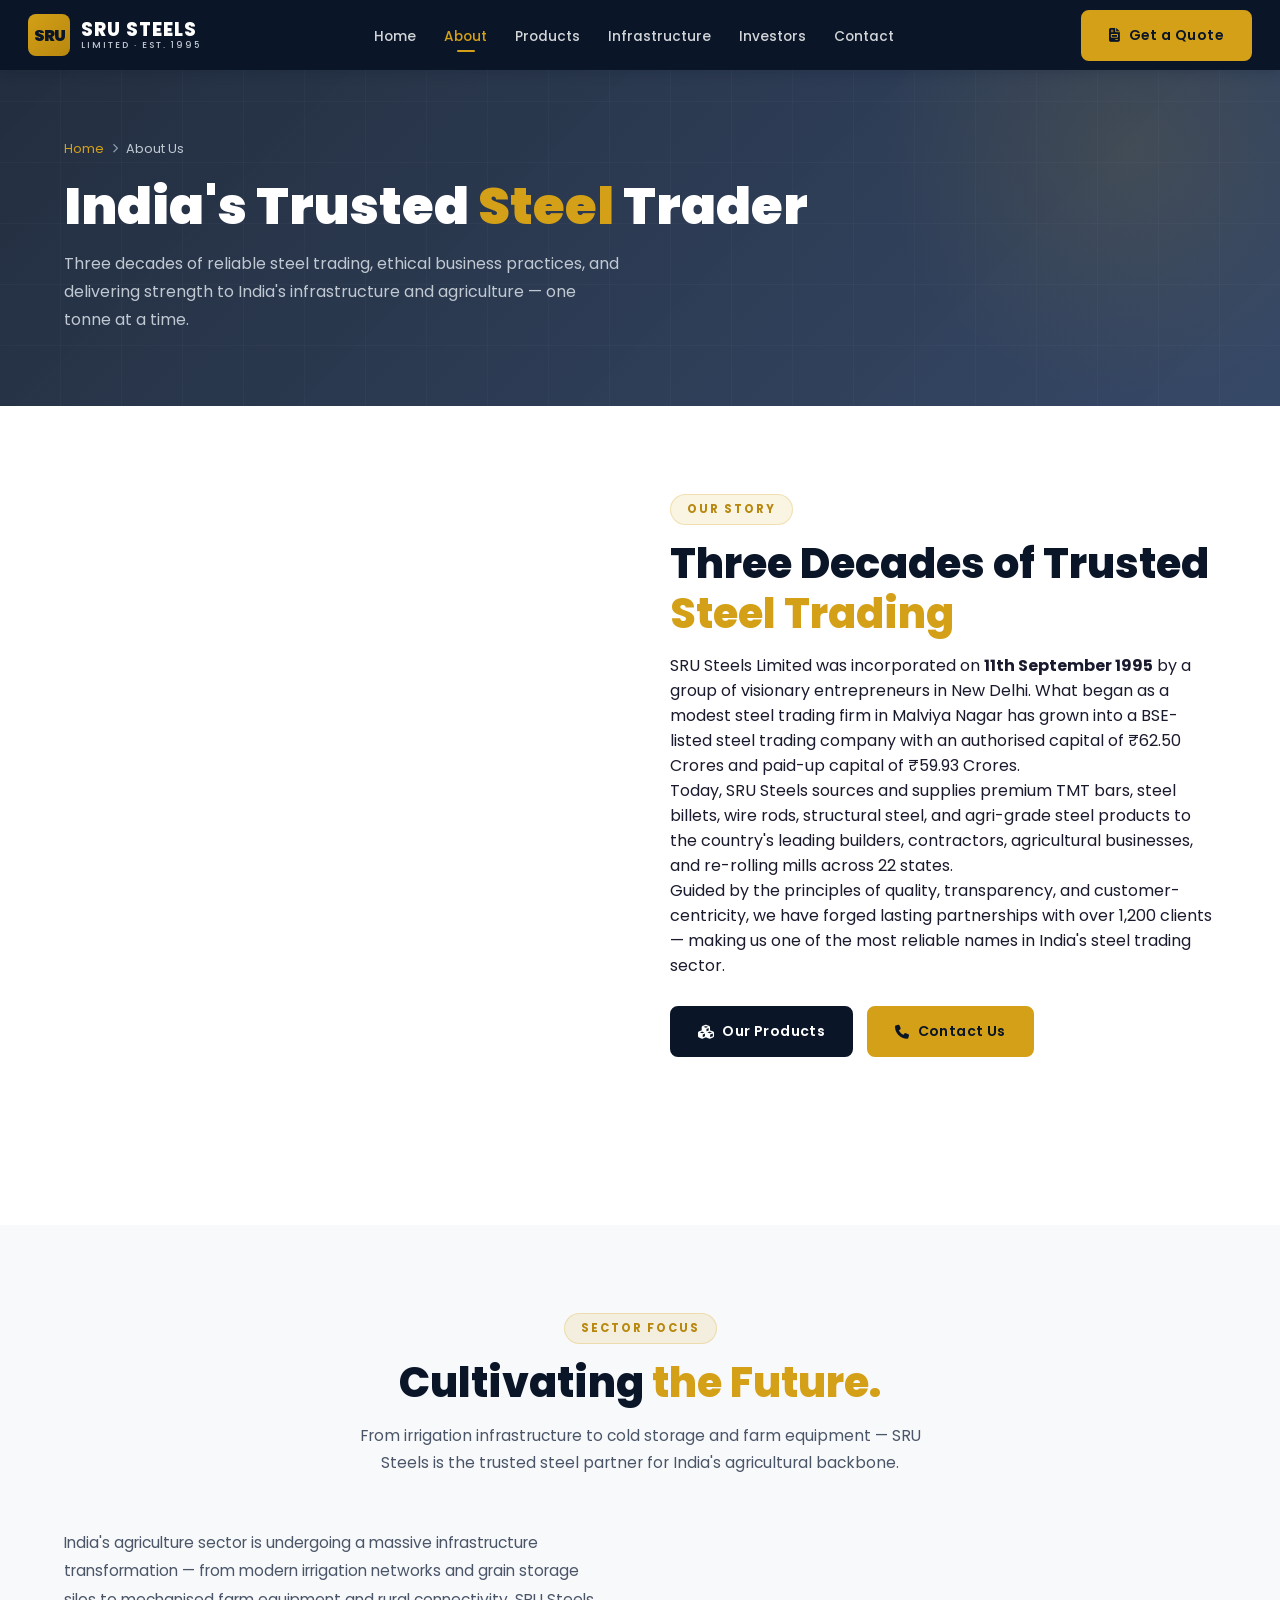
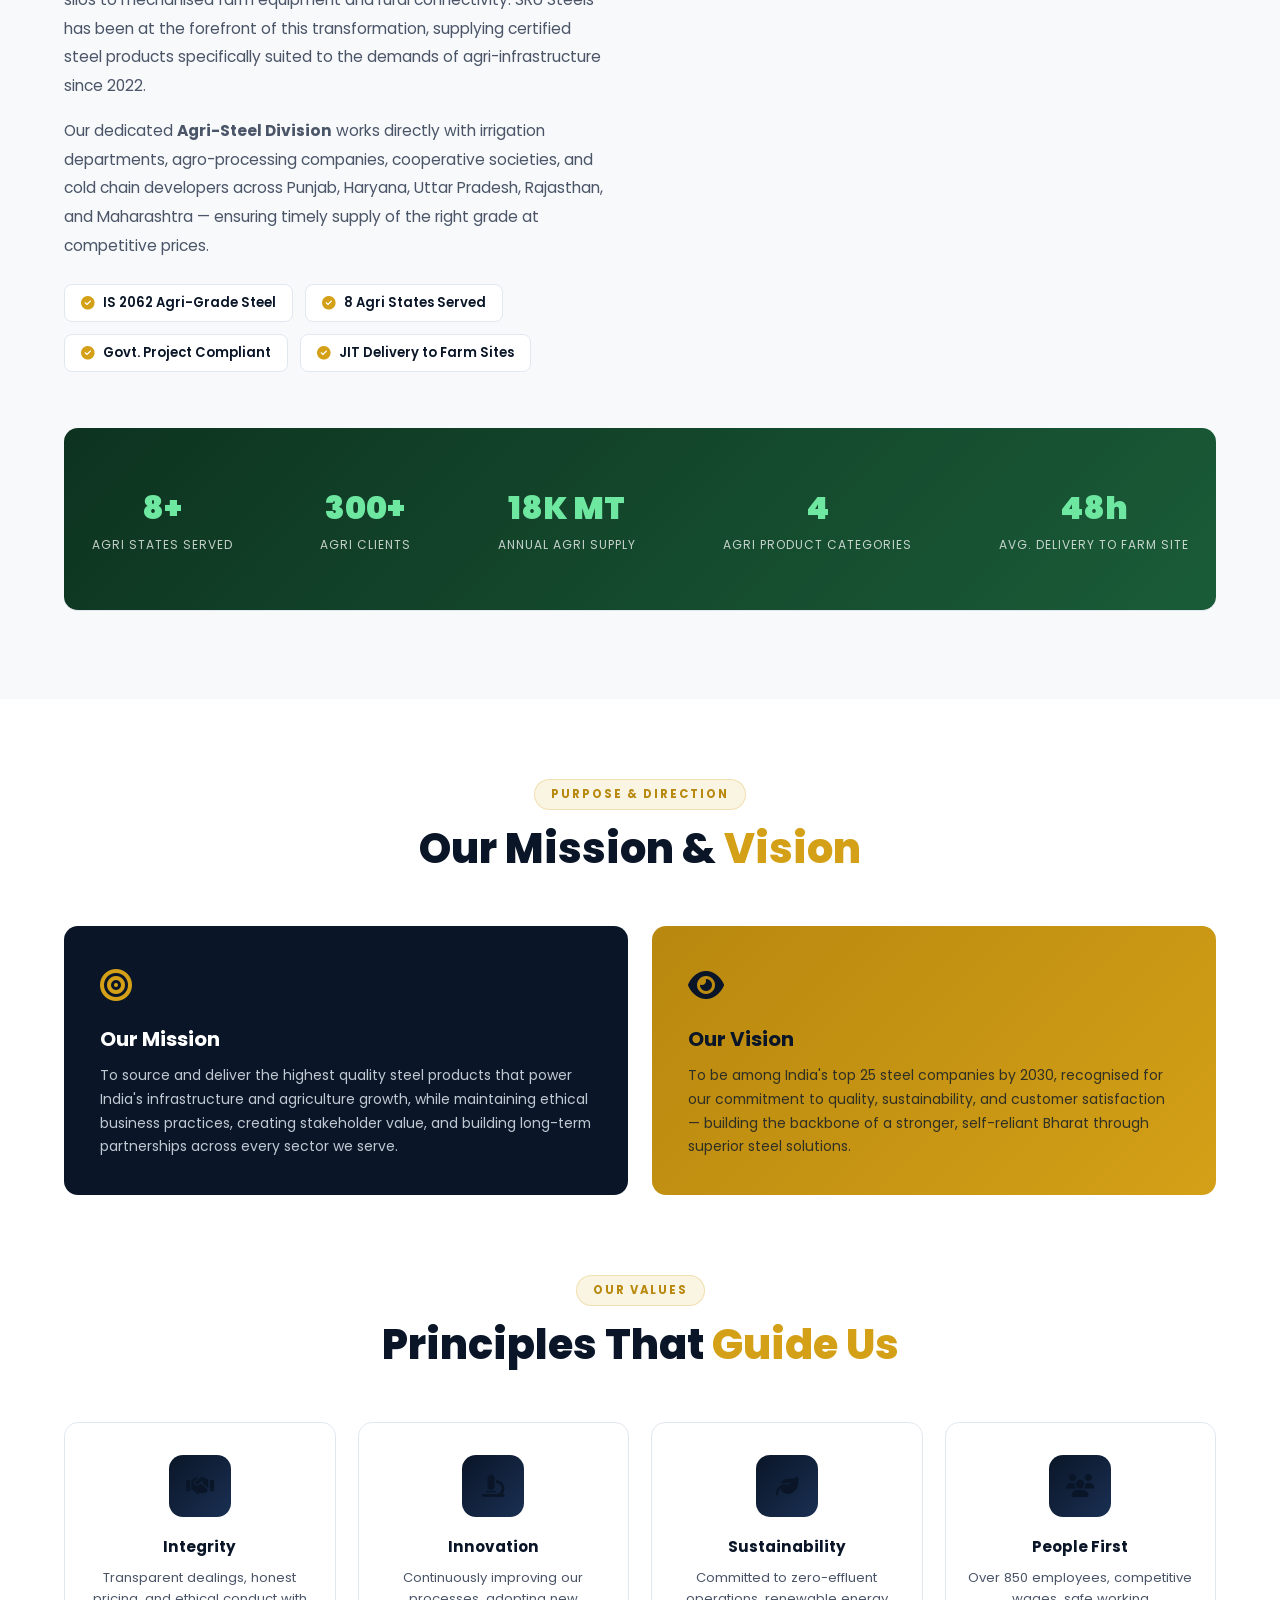
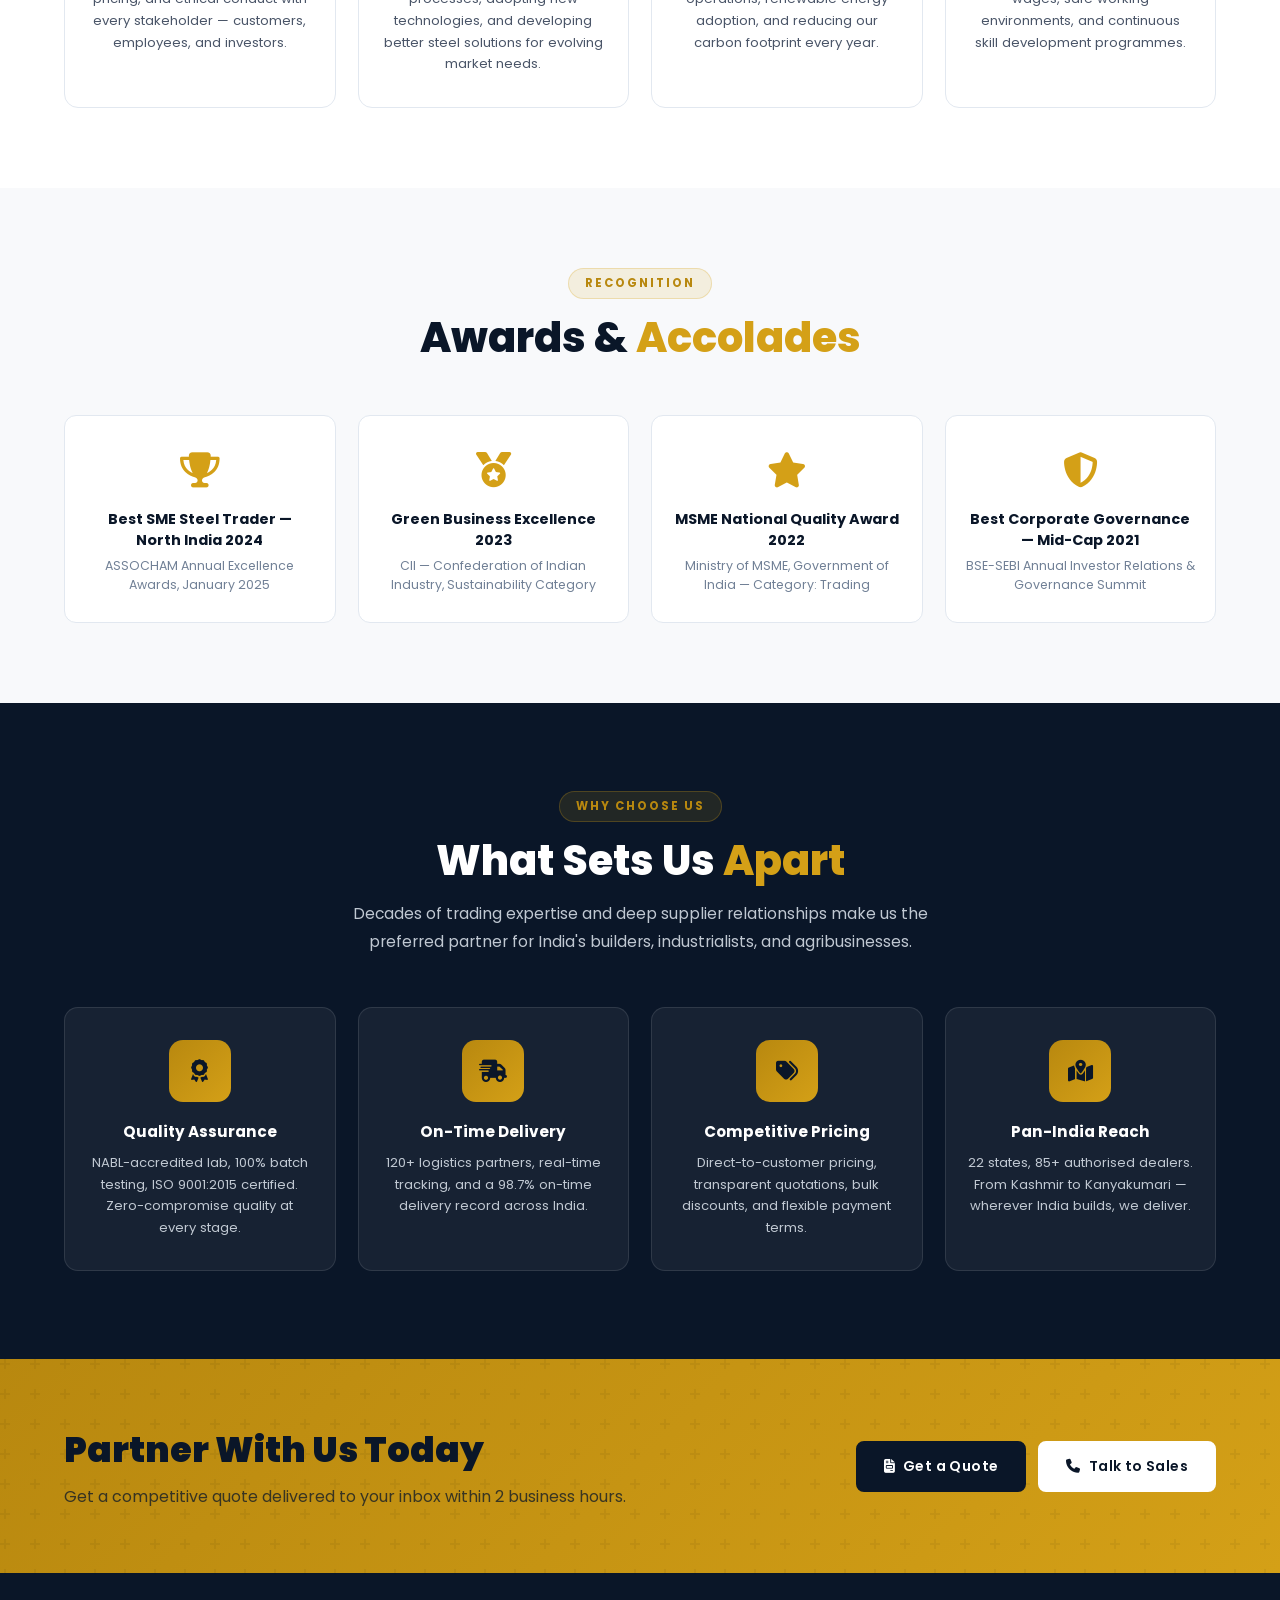
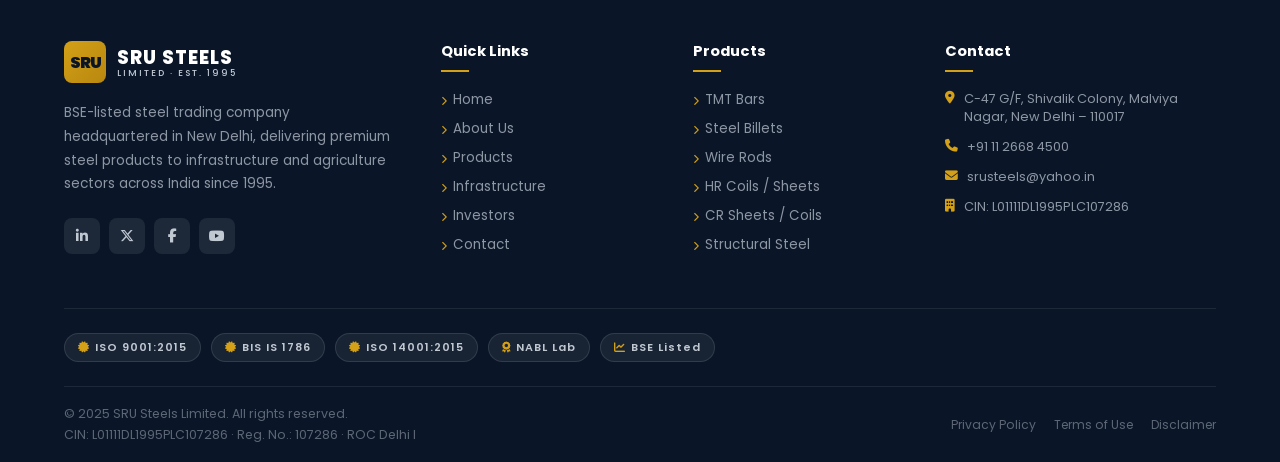
==== commit 84f76858: "updates" ====
--- a/about.html
+++ b/about.html
@@ -1,294 +1,508 @@
 <!DOCTYPE html>
 <html lang="en">
+
 <head>
-<meta charset="UTF-8">
-<meta name="viewport" content="width=device-width, initial-scale=1.0">
-<title>About Us | SRU Steels Limited</title>
-<link rel="preconnect" href="https://fonts.googleapis.com">
-<link rel="preconnect" href="https://fonts.gstatic.com" crossorigin>
-<link href="https://fonts.googleapis.com/css2?family=Poppins:wght@300;400;500;600;700;800;900&display=swap" rel="stylesheet">
-<link rel="stylesheet" href="https://cdnjs.cloudflare.com/ajax/libs/font-awesome/6.5.0/css/all.min.css">
-<link rel="stylesheet" href="css/style.css">
+  <meta charset="UTF-8">
+  <meta name="viewport" content="width=device-width, initial-scale=1.0">
+  <title>About Us | SRU Steels Limited</title>
+  <link rel="preconnect" href="https://fonts.googleapis.com">
+  <link rel="preconnect" href="https://fonts.gstatic.com" crossorigin>
+  <link href="https://fonts.googleapis.com/css2?family=Poppins:wght@300;400;500;600;700;800;900&display=swap"
+    rel="stylesheet">
+  <link rel="stylesheet" href="https://cdnjs.cloudflare.com/ajax/libs/font-awesome/6.5.0/css/all.min.css">
+  <link rel="stylesheet" href="css/style.css">
 </head>
+
 <body>
 
-<!-- NAVBAR -->
-<nav id="navbar" class="solid">
-  <div class="nav-inner">
-    <a href="index.html" class="logo"><div class="logo-mark">SRU</div><div class="logo-text"><span class="logo-name">SRU STEELS</span><span class="logo-tagline">Limited · Est. 1995</span></div></a>
-    <ul class="nav-links">
-      <li><a href="index.html">Home</a></li>
-      <li><a href="about.html" class="active">About</a></li>
-      <li><a href="products.html">Products</a></li>
-      <li><a href="infrastructure.html">Infrastructure</a></li>
-      <li><a href="investors.html">Investors</a></li>
-      <li><a href="contact.html">Contact</a></li>
-    </ul>
-    <a href="#" class="btn btn-primary nav-cta" onclick="openModal()"><i class="fas fa-file-invoice"></i> Get a Quote</a>
-    <button class="hamburger" id="hamburger"><span></span><span></span><span></span></button>
+  <!-- NAVBAR -->
+  <nav id="navbar" class="solid">
+    <div class="nav-inner">
+      <a href="index.html" class="logo">
+        <div class="logo-mark">SRU</div>
+        <div class="logo-text"><span class="logo-name">SRU STEELS</span><span class="logo-tagline">Limited · Est.
+            1995</span></div>
+      </a>
+      <ul class="nav-links">
+        <li><a href="index.html">Home</a></li>
+        <li><a href="about.html" class="active">About</a></li>
+        <li><a href="products.html">Products</a></li>
+        <li><a href="infrastructure.html">Infrastructure</a></li>
+        <li><a href="investors.html">Investors</a></li>
+        <li><a href="contact.html">Contact</a></li>
+      </ul>
+      <a href="#" class="btn btn-primary nav-cta" onclick="openModal()"><i class="fas fa-file-invoice"></i> Get a
+        Quote</a>
+      <button class="hamburger" id="hamburger"><span></span><span></span><span></span></button>
+    </div>
+  </nav>
+  <div class="mobile-menu" id="mobileMenu">
+    <a href="index.html" onclick="closeMobileMenu()">Home</a>
+    <a href="about.html" onclick="closeMobileMenu()">About Us</a>
+    <a href="products.html" onclick="closeMobileMenu()">Products</a>
+    <a href="infrastructure.html" onclick="closeMobileMenu()">Infrastructure</a>
+    <a href="investors.html" onclick="closeMobileMenu()">Investors</a>
+    <a href="contact.html" onclick="closeMobileMenu()">Contact</a>
+    <a href="#" class="btn btn-primary" onclick="openModal();closeMobileMenu()"><i class="fas fa-file-invoice"></i> Get
+      a Quote</a>
   </div>
-</nav>
-<div class="mobile-menu" id="mobileMenu">
-  <a href="index.html" onclick="closeMobileMenu()">Home</a>
-  <a href="about.html" onclick="closeMobileMenu()">About Us</a>
-  <a href="products.html" onclick="closeMobileMenu()">Products</a>
-  <a href="infrastructure.html" onclick="closeMobileMenu()">Infrastructure</a>
-  <a href="investors.html" onclick="closeMobileMenu()">Investors</a>
-  <a href="contact.html" onclick="closeMobileMenu()">Contact</a>
-  <a href="#" class="btn btn-primary" onclick="openModal();closeMobileMenu()"><i class="fas fa-file-invoice"></i> Get a Quote</a>
-</div>
-
-<!-- PAGE HERO -->
-<section class="page-hero" style="background:linear-gradient(135deg,rgba(10,22,40,0.90),rgba(26,47,82,0.88)),url('https://images.unsplash.com/photo-1624027492684-327af1fb7559?auto=format&fit=crop&w=1920&q=80') center/cover no-repeat;">
-  <div class="page-hero-glow"></div>
-  <div class="container page-hero-content">
-    <div class="page-hero-breadcrumb">
-      <a href="index.html">Home</a><i class="fas fa-chevron-right"></i><span>About Us</span>
-    </div>
-    <h1>India's Trusted <span>Steel</span> Trader</h1>
-    <p>Three decades of reliable steel trading, ethical business practices, and delivering strength to India's infrastructure and agriculture — one tonne at a time.</p>
+
+  <!-- PAGE HERO -->
+  <section class="page-hero"
+    style="background:linear-gradient(135deg,rgba(10,22,40,0.90),rgba(26,47,82,0.88)),url('https://images.unsplash.com/photo-1624027492684-327af1fb7559?auto=format&fit=crop&w=1920&q=80') center/cover no-repeat;">
+    <div class="page-hero-glow"></div>
+    <div class="container page-hero-content">
+      <div class="page-hero-breadcrumb">
+        <a href="index.html">Home</a><i class="fas fa-chevron-right"></i><span>About Us</span>
+      </div>
+      <h1>India's Trusted <span>Steel</span> Trader</h1>
+      <p>Three decades of reliable steel trading, ethical business practices, and delivering strength to India's
+        infrastructure and agriculture — one tonne at a time.</p>
+    </div>
+  </section>
+
+  <!-- STORY -->
+  <section id="about-story">
+    <div class="container">
+      <div class="as-grid">
+        <div class="as-img reveal-l"
+          style="background:url('https://plus.unsplash.com/premium_photo-1661932816149-291a447e3022?auto=format&fit=crop&w=900&q=80') center/cover no-repeat;overflow:hidden;min-height:420px;">
+        </div>
+        <div class="reveal-r">
+          <span class="section-tag">Our Story</span>
+          <h2 class="section-title">Three Decades of Trusted <span>Steel Trading</span></h2>
+          <p>SRU Steels Limited was incorporated on <strong>11th September 1995</strong> by a group of visionary
+            entrepreneurs in New Delhi. What began as a modest steel trading firm in Malviya Nagar has grown into a
+            BSE-listed steel trading company with an authorised capital of ₹62.50 Crores and paid-up capital of ₹59.93
+            Crores.</p>
+          <p>Today, SRU Steels sources and supplies premium TMT bars, steel billets, wire rods, structural steel, and
+            agri-grade steel products to the country's leading builders, contractors, agricultural businesses, and
+            re-rolling mills across 22 states.</p>
+          <p>Guided by the principles of quality, transparency, and customer-centricity, we have forged lasting
+            partnerships with over 1,200 clients — making us one of the most reliable names in India's steel trading
+            sector.</p>
+          <div style="margin-top:28px;display:flex;gap:14px;flex-wrap:wrap">
+            <a href="products.html" class="btn btn-navy"><i class="fas fa-cubes"></i> Our Products</a>
+            <a href="contact.html" class="btn btn-primary"><i class="fas fa-phone"></i> Contact Us</a>
+          </div>
+        </div>
+      </div>
+
+      <!-- TIMELINE
+      <div class="reveal">
+        <span class="section-tag">Our Journey</span>
+        <h2 class="section-title" style="margin-bottom:36px">Three Decades of <span>Milestones</span></h2>
+      </div>
+      <div style="display:grid;grid-template-columns:1fr 1fr;gap:48px;align-items:start">
+        <div class="timeline reveal-l">
+          <div class="tl-item">
+            <div class="tl-dot"></div>
+            <div class="tl-year">1995</div>
+            <div class="tl-title">Company Founded</div>
+            <div class="tl-desc">SRU Steels Limited incorporated in New Delhi with initial capital of ₹5 Crores as a
+              steel trading and distribution company.</div>
+          </div>
+          <div class="tl-item">
+            <div class="tl-dot"></div>
+            <div class="tl-year">2001</div>
+            <div class="tl-title">First Distribution Hub</div>
+            <div class="tl-desc">Established first dedicated warehouse and distribution hub at Kundli, Haryana —
+              significantly expanding sourcing and supply capacity.</div>
+          </div>
+          <div class="tl-item">
+            <div class="tl-dot"></div>
+            <div class="tl-year">2007</div>
+            <div class="tl-title">BSE Listing</div>
+            <div class="tl-desc">Listed on Bombay Stock Exchange under scrip code SRUSTLS. Raised ₹18 Cr via public
+              issue to fund capacity expansion.</div>
+          </div>
+          <div class="tl-item">
+            <div class="tl-dot"></div>
+            <div class="tl-year">2012</div>
+            <div class="tl-title">BIS Certification &amp; ISO 9001</div>
+            <div class="tl-desc">Obtained BIS IS 1786 mark for TMT bars and ISO 9001:2008 certification — establishing
+              quality as a core differentiator.</div>
+          </div>
+        </div>
+        <div class="timeline reveal-r">
+          <div class="tl-item">
+            <div class="tl-dot"></div>
+            <div class="tl-year">2016</div>
+            <div class="tl-title">Rajasthan Network Expansion</div>
+            <div class="tl-desc">Opened second distribution depot at Neemrana, Rajasthan — bringing SRU closer to
+              agri-belt markets and boosting supply to 80,000 TPA trading volume.</div>
+          </div>
+          <div class="tl-item">
+            <div class="tl-dot"></div>
+            <div class="tl-year">2019</div>
+            <div class="tl-title">Authorised Capital Enhanced</div>
+            <div class="tl-desc">Authorised capital enhanced to ₹62.50 Crores. Reached ₹524 Cr revenue milestone.
+              Entered wire rod and HR coil segments.</div>
+          </div>
+          <div class="tl-item">
+            <div class="tl-dot"></div>
+            <div class="tl-year">2022</div>
+            <div class="tl-title">Agri-Steel Division &amp; Green Operations</div>
+            <div class="tl-desc">Launched dedicated Agri-Steel division serving irrigation, cold storage, and farm
+              infrastructure sectors. Adopted green logistics and solar-powered warehouses.</div>
+          </div>
+          <div class="tl-item">
+            <div class="tl-dot"></div>
+            <div class="tl-year">2025</div>
+            <div class="tl-title">₹842 Cr Revenue &amp; New Trade Partnerships</div>
+            <div class="tl-desc">Achieved record ₹842 Cr trading revenue in FY25. Expanded agri-steel supply chains
+              across Punjab, Haryana, and UP farm belts.</div>
+          </div>
+        </div> -->
+    </div>
+    </div>
+  </section>
+
+  <!-- AGRICULTURE INDUSTRY -->
+  <section id="agri-industry" style="padding:88px 0;background:var(--off-white);">
+    <div class="container">
+      <div class="section-header reveal">
+        <span class="section-tag">Sector Focus</span>
+        <h2 class="section-title">Cultivating <span> the Future.</span></h2>
+        <p class="section-subtitle">From irrigation infrastructure to cold storage and farm equipment — SRU Steels is
+          the trusted steel partner for India's agricultural backbone.</p>
+      </div>
+
+      <!-- Intro two-column -->
+      <div class="as-grid reveal" style="margin-bottom:56px;">
+        <div style="display:flex;flex-direction:column;justify-content:center;">
+          <p style="font-size:0.97rem;color:var(--text-mid);line-height:1.85;margin-bottom:16px;">India's agriculture
+            sector is undergoing a massive infrastructure transformation — from modern irrigation networks and grain
+            storage silos to mechanised farm equipment and rural connectivity. SRU Steels has been at the forefront of
+            this transformation, supplying certified steel products specifically suited to the demands of
+            agri-infrastructure since 2022.</p>
+          <p style="font-size:0.97rem;color:var(--text-mid);line-height:1.85;margin-bottom:24px;">Our dedicated
+            <strong>Agri-Steel Division</strong> works directly with irrigation departments, agro-processing companies,
+            cooperative societies, and cold chain developers across Punjab, Haryana, Uttar Pradesh, Rajasthan, and
+            Maharashtra — ensuring timely supply of the right grade at competitive prices.
+          </p>
+          <div style="display:flex;gap:12px;flex-wrap:wrap;">
+            <span class="ha-pill"><i class="fas fa-check-circle"></i> IS 2062 Agri-Grade Steel</span>
+            <span class="ha-pill"><i class="fas fa-check-circle"></i> 8 Agri States Served</span>
+            <span class="ha-pill"><i class="fas fa-check-circle"></i> Govt. Project Compliant</span>
+            <span class="ha-pill"><i class="fas fa-check-circle"></i> JIT Delivery to Farm Sites</span>
+          </div>
+        </div>
+        <div
+          style="background:url('https://images.unsplash.com/photo-1625246333195-78d9c38ad449?auto=format&fit=crop&w=900&q=80') center/cover no-repeat;border-radius:16px;min-height:360px;"
+          class="reveal-r"></div>
+      </div>
+
+      <!-- 4 agri use-case cards -->
+      <!-- <div style="display:grid;grid-template-columns:repeat(4,1fr);gap:22px;" class="values-row">
+        <div class="wu-card reveal"
+          style="background:var(--white);border:1px solid var(--border);transition-delay:0.05s">
+          <div class="wu-icon" style="background:linear-gradient(135deg,#0d3320,#1a5c38)"><i class="fas fa-water"></i>
+          </div>
+          <h4 style="color:var(--navy)">Irrigation Infrastructure</h4>
+          <p style="color:var(--text-mid)">MS pipes, HR coils, and structural angles for canals, pump houses, drip
+            irrigation networks, and water storage structures across farm belts.</p>
+        </div>
+        <div class="wu-card reveal"
+          style="background:var(--white);border:1px solid var(--border);transition-delay:0.12s">
+          <div class="wu-icon" style="background:linear-gradient(135deg,#0d3320,#1a5c38)"><i
+              class="fas fa-warehouse"></i></div>
+          <h4 style="color:var(--navy)">Cold Storage &amp; Silos</h4>
+          <p style="color:var(--text-mid)">Structural steel, galvanized sheets, and I-beams for grain silos, cold chain
+            warehouses, and agro-processing facility construction.</p>
+        </div>
+        <div class="wu-card reveal"
+          style="background:var(--white);border:1px solid var(--border);transition-delay:0.2s">
+          <div class="wu-icon" style="background:linear-gradient(135deg,#0d3320,#1a5c38)"><i class="fas fa-tractor"></i>
+          </div>
+          <h4 style="color:var(--navy)">Farm Equipment</h4>
+          <p style="color:var(--text-mid)">MS flats, billets, and wire rods sourced for agricultural OEMs manufacturing
+            tractors, harvesters, threshers, and irrigation pumps.</p>
+        </div>
+        <div class="wu-card reveal"
+          style="background:var(--white);border:1px solid var(--border);transition-delay:0.28s">
+          <div class="wu-icon" style="background:linear-gradient(135deg,#0d3320,#1a5c38)"><i class="fas fa-leaf"></i>
+          </div>
+          <h4 style="color:var(--navy)">Polyhouse &amp; Greenhouses</h4>
+          <p style="color:var(--text-mid)">Galvanized tubes, hollow sections, and GI pipes for modern protected
+            cultivation structures, poly-tunnels, and shade-net farms.</p>
+        </div>
+      </div> -->
+
+      <!-- Agri stats strip -->
+      <div class="trust-bar"
+        style="margin-top:48px;border-radius:14px;background:linear-gradient(135deg,#0d3320,#1a5c38);">
+        <div class="trust-inner" style="flex-wrap:wrap;gap:32px;justify-content:space-around;padding:28px 0;">
+          <div style="text-align:center;color:var(--white)">
+            <div style="font-size:2rem;font-weight:900;color:#6ee7a0;">8+</div>
+            <div style="font-size:0.75rem;letter-spacing:1px;text-transform:uppercase;opacity:0.75;margin-top:4px;">Agri
+              States Served</div>
+          </div>
+          <div style="text-align:center;color:var(--white)">
+            <div style="font-size:2rem;font-weight:900;color:#6ee7a0;">300+</div>
+            <div style="font-size:0.75rem;letter-spacing:1px;text-transform:uppercase;opacity:0.75;margin-top:4px;">Agri
+              Clients</div>
+          </div>
+          <div style="text-align:center;color:var(--white)">
+            <div style="font-size:2rem;font-weight:900;color:#6ee7a0;">18K MT</div>
+            <div style="font-size:0.75rem;letter-spacing:1px;text-transform:uppercase;opacity:0.75;margin-top:4px;">
+              Annual Agri Supply</div>
+          </div>
+          <div style="text-align:center;color:var(--white)">
+            <div style="font-size:2rem;font-weight:900;color:#6ee7a0;">4</div>
+            <div style="font-size:0.75rem;letter-spacing:1px;text-transform:uppercase;opacity:0.75;margin-top:4px;">Agri
+              Product Categories</div>
+          </div>
+          <div style="text-align:center;color:var(--white)">
+            <div style="font-size:2rem;font-weight:900;color:#6ee7a0;">48h</div>
+            <div style="font-size:0.75rem;letter-spacing:1px;text-transform:uppercase;opacity:0.75;margin-top:4px;">Avg.
+              Delivery to Farm Site</div>
+          </div>
+        </div>
+      </div>
+    </div>
+  </section>
+
+  <!-- MISSION VISION -->
+  <section style="padding:80px 0;background:var(--white)">
+    <div class="container">
+      <div class="section-header reveal">
+        <span class="section-tag">Purpose &amp; Direction</span>
+        <h2 class="section-title">Our Mission &amp; <span>Vision</span></h2>
+      </div>
+      <div class="mv-row">
+        <div class="mv-card mission reveal-l">
+          <div class="mv-card-icon"><i class="fas fa-bullseye"></i></div>
+          <h3>Our Mission</h3>
+          <p>To source and deliver the highest quality steel products that power India's infrastructure and agriculture
+            growth, while maintaining ethical business practices, creating stakeholder value, and building long-term
+            partnerships across every sector we serve.</p>
+        </div>
+        <div class="mv-card vision reveal-r">
+          <div class="mv-card-icon"><i class="fas fa-eye"></i></div>
+          <h3>Our Vision</h3>
+          <p>To be among India's top 25 steel companies by 2030, recognised for our commitment to quality,
+            sustainability, and customer satisfaction — building the backbone of a stronger, self-reliant Bharat through
+            superior steel solutions.</p>
+        </div>
+      </div>
+
+      <!-- VALUES -->
+      <div class="section-header reveal">
+        <span class="section-tag">Our Values</span>
+        <h2 class="section-title">Principles That <span>Guide Us</span></h2>
+      </div>
+      <div style="display:grid;grid-template-columns:repeat(4,1fr);gap:22px" class="values-row">
+        <div class="wu-card reveal"
+          style="background:var(--white);border:1px solid var(--border);transition-delay:0.05s">
+          <div class="wu-icon" style="background:linear-gradient(135deg,#0A1628,#1a2f52)"><i
+              class="fas fa-handshake"></i></div>
+          <h4 style="color:var(--navy)">Integrity</h4>
+          <p style="color:var(--text-mid)">Transparent dealings, honest pricing, and ethical conduct with every
+            stakeholder — customers, employees, and investors.</p>
+        </div>
+        <div class="wu-card reveal"
+          style="background:var(--white);border:1px solid var(--border);transition-delay:0.12s">
+          <div class="wu-icon" style="background:linear-gradient(135deg,#0A1628,#1a2f52)"><i
+              class="fas fa-microscope"></i></div>
+          <h4 style="color:var(--navy)">Innovation</h4>
+          <p style="color:var(--text-mid)">Continuously improving our processes, adopting new technologies, and
+            developing better steel solutions for evolving market needs.</p>
+        </div>
+        <div class="wu-card reveal"
+          style="background:var(--white);border:1px solid var(--border);transition-delay:0.2s">
+          <div class="wu-icon" style="background:linear-gradient(135deg,#0A1628,#1a2f52)"><i class="fas fa-leaf"></i>
+          </div>
+          <h4 style="color:var(--navy)">Sustainability</h4>
+          <p style="color:var(--text-mid)">Committed to zero-effluent operations, renewable energy adoption, and
+            reducing our carbon footprint every year.</p>
+        </div>
+        <div class="wu-card reveal"
+          style="background:var(--white);border:1px solid var(--border);transition-delay:0.28s">
+          <div class="wu-icon" style="background:linear-gradient(135deg,#0A1628,#1a2f52)"><i class="fas fa-users"></i>
+          </div>
+          <h4 style="color:var(--navy)">People First</h4>
+          <p style="color:var(--text-mid)">Over 850 employees, competitive wages, safe working environments, and
+            continuous skill development programmes.</p>
+        </div>
+      </div>
+    </div>
+  </section>
+
+  <!-- AWARDS -->
+  <section id="about-awards">
+    <div class="container">
+      <div class="section-header reveal">
+        <span class="section-tag">Recognition</span>
+        <h2 class="section-title">Awards &amp; <span>Accolades</span></h2>
+      </div>
+      <div class="awards-grid">
+        <div class="award-card reveal" style="transition-delay:0.05s">
+          <div class="award-icon"><i class="fas fa-trophy"></i></div>
+          <h4>Best SME Steel Trader — North India 2024</h4>
+          <p>ASSOCHAM Annual Excellence Awards, January 2025</p>
+        </div>
+        <div class="award-card reveal" style="transition-delay:0.12s">
+          <div class="award-icon"><i class="fas fa-medal"></i></div>
+          <h4>Green Business Excellence 2023</h4>
+          <p>CII — Confederation of Indian Industry, Sustainability Category</p>
+        </div>
+        <div class="award-card reveal" style="transition-delay:0.2s">
+          <div class="award-icon"><i class="fas fa-star"></i></div>
+          <h4>MSME National Quality Award 2022</h4>
+          <p>Ministry of MSME, Government of India — Category: Trading</p>
+        </div>
+        <div class="award-card reveal" style="transition-delay:0.28s">
+          <div class="award-icon"><i class="fas fa-shield-halved"></i></div>
+          <h4>Best Corporate Governance — Mid-Cap 2021</h4>
+          <p>BSE-SEBI Annual Investor Relations &amp; Governance Summit</p>
+        </div>
+      </div>
+    </div>
+  </section>
+
+  <!-- WHY US -->
+  <section id="why-us">
+    <div class="container">
+      <div class="section-header reveal">
+        <span class="section-tag">Why Choose Us</span>
+        <h2 class="section-title">What Sets Us <span>Apart</span></h2>
+        <p class="section-subtitle">Decades of trading expertise and deep supplier relationships make us the preferred
+          partner for India's builders, industrialists, and agribusinesses.</p>
+      </div>
+      <div class="wu-grid">
+        <div class="wu-card reveal" style="transition-delay:0.05s">
+          <div class="wu-icon"><i class="fas fa-award"></i></div>
+          <h4>Quality Assurance</h4>
+          <p>NABL-accredited lab, 100% batch testing, ISO 9001:2015 certified. Zero-compromise quality at every stage.
+          </p>
+        </div>
+        <div class="wu-card reveal" style="transition-delay:0.12s">
+          <div class="wu-icon"><i class="fas fa-truck-fast"></i></div>
+          <h4>On-Time Delivery</h4>
+          <p>120+ logistics partners, real-time tracking, and a 98.7% on-time delivery record across India.</p>
+        </div>
+        <div class="wu-card reveal" style="transition-delay:0.2s">
+          <div class="wu-icon"><i class="fas fa-tags"></i></div>
+          <h4>Competitive Pricing</h4>
+          <p>Direct-to-customer pricing, transparent quotations, bulk discounts, and flexible payment terms.</p>
+        </div>
+        <div class="wu-card reveal" style="transition-delay:0.28s">
+          <div class="wu-icon"><i class="fas fa-map-location-dot"></i></div>
+          <h4>Pan-India Reach</h4>
+          <p>22 states, 85+ authorised dealers. From Kashmir to Kanyakumari — wherever India builds, we deliver.</p>
+        </div>
+      </div>
+    </div>
+  </section>
+
+  <!-- CTA -->
+  <div class="cta-banner">
+    <div class="container cta-inner">
+      <div class="cta-text">
+        <h2>Partner With Us Today</h2>
+        <p>Get a competitive quote delivered to your inbox within 2 business hours.</p>
+      </div>
+      <div class="cta-actions">
+        <a href="#" class="btn btn-cta-navy" onclick="openModal()"><i class="fas fa-file-invoice"></i> Get a Quote</a>
+        <a href="contact.html" class="btn btn-cta-wh"><i class="fas fa-phone"></i> Talk to Sales</a>
+      </div>
+    </div>
   </div>
-</section>
-
-<!-- STORY -->
-<section id="about-story">
-  <div class="container">
-    <div class="as-grid">
-      <div class="as-img reveal-l" style="background:url('https://plus.unsplash.com/premium_photo-1661932816149-291a447e3022?auto=format&fit=crop&w=900&q=80') center/cover no-repeat;overflow:hidden;min-height:420px;"></div>
-      <div class="reveal-r">
-        <span class="section-tag">Our Story</span>
-        <h2 class="section-title">Three Decades of Trusted <span>Steel Trading</span></h2>
-        <p>SRU Steels Limited was incorporated on <strong>11th September 1995</strong> by a group of visionary entrepreneurs in New Delhi. What began as a modest steel trading firm in Malviya Nagar has grown into a BSE-listed steel trading company with an authorised capital of ₹62.50 Crores and paid-up capital of ₹59.93 Crores.</p>
-        <p>Today, SRU Steels sources and supplies premium TMT bars, steel billets, wire rods, structural steel, and agri-grade steel products to the country's leading builders, contractors, agricultural businesses, and re-rolling mills across 22 states.</p>
-        <p>Guided by the principles of quality, transparency, and customer-centricity, we have forged lasting partnerships with over 1,200 clients — making us one of the most reliable names in India's steel trading sector.</p>
-        <div style="margin-top:28px;display:flex;gap:14px;flex-wrap:wrap">
-          <a href="products.html" class="btn btn-navy"><i class="fas fa-cubes"></i> Our Products</a>
-          <a href="contact.html" class="btn btn-primary"><i class="fas fa-phone"></i> Contact Us</a>
-        </div>
-      </div>
-    </div>
-
-    <!-- TIMELINE -->
-    <div class="reveal">
-      <span class="section-tag">Our Journey</span>
-      <h2 class="section-title" style="margin-bottom:36px">Three Decades of <span>Milestones</span></h2>
-    </div>
-    <div style="display:grid;grid-template-columns:1fr 1fr;gap:48px;align-items:start">
-      <div class="timeline reveal-l">
-        <div class="tl-item">
-          <div class="tl-dot"></div>
-          <div class="tl-year">1995</div>
-          <div class="tl-title">Company Founded</div>
-          <div class="tl-desc">SRU Steels Limited incorporated in New Delhi with initial capital of ₹5 Crores as a steel trading and distribution company.</div>
-        </div>
-        <div class="tl-item">
-          <div class="tl-dot"></div>
-          <div class="tl-year">2001</div>
-          <div class="tl-title">First Distribution Hub</div>
-          <div class="tl-desc">Established first dedicated warehouse and distribution hub at Kundli, Haryana — significantly expanding sourcing and supply capacity.</div>
-        </div>
-        <div class="tl-item">
-          <div class="tl-dot"></div>
-          <div class="tl-year">2007</div>
-          <div class="tl-title">BSE Listing</div>
-          <div class="tl-desc">Listed on Bombay Stock Exchange under scrip code SRUSTLS. Raised ₹18 Cr via public issue to fund capacity expansion.</div>
-        </div>
-        <div class="tl-item">
-          <div class="tl-dot"></div>
-          <div class="tl-year">2012</div>
-          <div class="tl-title">BIS Certification &amp; ISO 9001</div>
-          <div class="tl-desc">Obtained BIS IS 1786 mark for TMT bars and ISO 9001:2008 certification — establishing quality as a core differentiator.</div>
-        </div>
-      </div>
-      <div class="timeline reveal-r">
-        <div class="tl-item">
-          <div class="tl-dot"></div>
-          <div class="tl-year">2016</div>
-          <div class="tl-title">Rajasthan Network Expansion</div>
-          <div class="tl-desc">Opened second distribution depot at Neemrana, Rajasthan — bringing SRU closer to agri-belt markets and boosting supply to 80,000 TPA trading volume.</div>
-        </div>
-        <div class="tl-item">
-          <div class="tl-dot"></div>
-          <div class="tl-year">2019</div>
-          <div class="tl-title">Authorised Capital Enhanced</div>
-          <div class="tl-desc">Authorised capital enhanced to ₹62.50 Crores. Reached ₹524 Cr revenue milestone. Entered wire rod and HR coil segments.</div>
-        </div>
-        <div class="tl-item">
-          <div class="tl-dot"></div>
-          <div class="tl-year">2022</div>
-          <div class="tl-title">Agri-Steel Division &amp; Green Operations</div>
-          <div class="tl-desc">Launched dedicated Agri-Steel division serving irrigation, cold storage, and farm infrastructure sectors. Adopted green logistics and solar-powered warehouses.</div>
-        </div>
-        <div class="tl-item">
-          <div class="tl-dot"></div>
-          <div class="tl-year">2025</div>
-          <div class="tl-title">₹842 Cr Revenue &amp; New Trade Partnerships</div>
-          <div class="tl-desc">Achieved record ₹842 Cr trading revenue in FY25. Expanded agri-steel supply chains across Punjab, Haryana, and UP farm belts.</div>
-        </div>
-      </div>
+
+  <!-- FOOTER -->
+  <footer>
+    <div class="container">
+      <div class="footer-grid">
+        <div class="footer-about">
+          <a href="index.html" class="logo">
+            <div class="logo-mark">SRU</div>
+            <div class="logo-text"><span class="logo-name">SRU STEELS</span><span class="logo-tagline">Limited · Est.
+                1995</span></div>
+          </a>
+          <p>BSE-listed steel trading company headquartered in New Delhi, delivering premium steel products to
+            infrastructure and agriculture sectors across India since 1995.</p>
+          <div class="social-links"><a href="#" class="social-link"><i class="fab fa-linkedin-in"></i></a><a href="#"
+              class="social-link"><i class="fab fa-x-twitter"></i></a><a href="#" class="social-link"><i
+                class="fab fa-facebook-f"></i></a><a href="#" class="social-link"><i class="fab fa-youtube"></i></a>
+          </div>
+        </div>
+        <div class="footer-col">
+          <h4>Quick Links</h4>
+          <ul class="f-links">
+            <li><a href="index.html"><i class="fas fa-chevron-right"></i> Home</a></li>
+            <li><a href="about.html"><i class="fas fa-chevron-right"></i> About Us</a></li>
+            <li><a href="products.html"><i class="fas fa-chevron-right"></i> Products</a></li>
+            <li><a href="infrastructure.html"><i class="fas fa-chevron-right"></i> Infrastructure</a></li>
+            <li><a href="investors.html"><i class="fas fa-chevron-right"></i> Investors</a></li>
+            <li><a href="contact.html"><i class="fas fa-chevron-right"></i> Contact</a></li>
+          </ul>
+        </div>
+        <div class="footer-col">
+          <h4>Products</h4>
+          <ul class="f-links">
+            <li><a href="products.html"><i class="fas fa-chevron-right"></i> TMT Bars</a></li>
+            <li><a href="products.html"><i class="fas fa-chevron-right"></i> Steel Billets</a></li>
+            <li><a href="products.html"><i class="fas fa-chevron-right"></i> Wire Rods</a></li>
+            <li><a href="products.html"><i class="fas fa-chevron-right"></i> HR Coils / Sheets</a></li>
+            <li><a href="products.html"><i class="fas fa-chevron-right"></i> CR Sheets / Coils</a></li>
+            <li><a href="products.html"><i class="fas fa-chevron-right"></i> Structural Steel</a></li>
+          </ul>
+        </div>
+        <div class="footer-col">
+          <h4>Contact</h4>
+          <ul class="f-contact">
+            <li><i class="fas fa-location-dot"></i> C-47 G/F, Shivalik Colony, Malviya Nagar, New Delhi – 110017</li>
+            <li><i class="fas fa-phone"></i> +91 11 2668 4500</li>
+            <li><i class="fas fa-envelope"></i> srusteels@yahoo.in</li>
+            <li><i class="fas fa-building"></i> CIN: L01111DL1995PLC107286</li>
+          </ul>
+        </div>
+      </div>
+      <div class="footer-cert">
+        <div class="cert-badges"><span class="cert-pill"><i class="fas fa-certificate"></i> ISO 9001:2015</span><span
+            class="cert-pill"><i class="fas fa-certificate"></i> BIS IS 1786</span><span class="cert-pill"><i
+              class="fas fa-certificate"></i> ISO 14001:2015</span><span class="cert-pill"><i class="fas fa-award"></i>
+            NABL Lab</span><span class="cert-pill"><i class="fas fa-chart-line"></i> BSE Listed</span></div>
+      </div>
+      <div class="footer-bottom">
+        <div>
+          <p>© 2025 SRU Steels Limited. All rights reserved.</p>
+          <p class="cin-text">CIN: L01111DL1995PLC107286 · Reg. No.: 107286 · ROC Delhi I</p>
+        </div>
+        <div class="fb-links"><a href="#">Privacy Policy</a><a href="#">Terms of Use</a><a href="#">Disclaimer</a></div>
+      </div>
+    </div>
+  </footer>
+
+  <div class="modal-overlay" id="quoteModal">
+    <div class="modal"><button class="modal-close" onclick="closeModal()"><i class="fas fa-times"></i></button><span
+        class="section-tag">Quick Enquiry</span>
+      <h3 style="font-size:1.4rem;font-weight:800;color:var(--navy);margin-bottom:6px">Get a Quote</h3>
+      <p style="font-size:0.83rem;color:var(--text-light);margin-bottom:24px">Our sales team will respond within 2
+        hours.</p>
+      <form onsubmit="submitQuote(event)"><input type="hidden" name="_subject"
+          value="New Quote Request — SRU Steels Website">
+        <div class="form-group"><label>Name *</label><input type="text" name="name" placeholder="Your full name"
+            required></div>
+        <div class="form-group"><label>Phone *</label><input type="tel" name="phone" placeholder="+91 98765 43210"
+            required></div>
+        <div class="form-group"><label>Product Required</label><select name="product">
+            <option>TMT Bars</option>
+            <option>Steel Billets</option>
+            <option>Wire Rods</option>
+            <option>HR Coils / Sheets</option>
+            <option>CR Sheets / Coils</option>
+            <option>Structural Steel</option>
+          </select></div>
+        <div class="form-group"><label>Quantity (MT)</label><input type="text" name="quantity" placeholder="e.g. 50 MT">
+        </div><button type="submit" class="btn btn-primary form-btn"><i class="fas fa-paper-plane"></i> Request
+          Quote</button>
+      </form>
     </div>
   </div>
-</section>
-
-<!-- AGRICULTURE INDUSTRY -->
-<section id="agri-industry" style="padding:88px 0;background:var(--off-white);">
-  <div class="container">
-    <div class="section-header reveal">
-      <span class="section-tag">Sector Focus</span>
-      <h2 class="section-title">Powering India's <span>Agriculture Sector</span></h2>
-      <p class="section-subtitle">From irrigation infrastructure to cold storage and farm equipment — SRU Steels is the trusted steel partner for India's agricultural backbone.</p>
-    </div>
-
-    <!-- Intro two-column -->
-    <div class="as-grid reveal" style="margin-bottom:56px;">
-      <div style="display:flex;flex-direction:column;justify-content:center;">
-        <p style="font-size:0.97rem;color:var(--text-mid);line-height:1.85;margin-bottom:16px;">India's agriculture sector is undergoing a massive infrastructure transformation — from modern irrigation networks and grain storage silos to mechanised farm equipment and rural connectivity. SRU Steels has been at the forefront of this transformation, supplying certified steel products specifically suited to the demands of agri-infrastructure since 2022.</p>
-        <p style="font-size:0.97rem;color:var(--text-mid);line-height:1.85;margin-bottom:24px;">Our dedicated <strong>Agri-Steel Division</strong> works directly with irrigation departments, agro-processing companies, cooperative societies, and cold chain developers across Punjab, Haryana, Uttar Pradesh, Rajasthan, and Maharashtra — ensuring timely supply of the right grade at competitive prices.</p>
-        <div style="display:flex;gap:12px;flex-wrap:wrap;">
-          <span class="ha-pill"><i class="fas fa-check-circle"></i> IS 2062 Agri-Grade Steel</span>
-          <span class="ha-pill"><i class="fas fa-check-circle"></i> 8 Agri States Served</span>
-          <span class="ha-pill"><i class="fas fa-check-circle"></i> Govt. Project Compliant</span>
-          <span class="ha-pill"><i class="fas fa-check-circle"></i> JIT Delivery to Farm Sites</span>
-        </div>
-      </div>
-      <div style="background:url('https://images.unsplash.com/photo-1625246333195-78d9c38ad449?auto=format&fit=crop&w=900&q=80') center/cover no-repeat;border-radius:16px;min-height:360px;" class="reveal-r"></div>
-    </div>
-
-    <!-- 4 agri use-case cards -->
-    <div style="display:grid;grid-template-columns:repeat(4,1fr);gap:22px;" class="values-row">
-      <div class="wu-card reveal" style="background:var(--white);border:1px solid var(--border);transition-delay:0.05s">
-        <div class="wu-icon" style="background:linear-gradient(135deg,#0d3320,#1a5c38)"><i class="fas fa-water"></i></div>
-        <h4 style="color:var(--navy)">Irrigation Infrastructure</h4>
-        <p style="color:var(--text-mid)">MS pipes, HR coils, and structural angles for canals, pump houses, drip irrigation networks, and water storage structures across farm belts.</p>
-      </div>
-      <div class="wu-card reveal" style="background:var(--white);border:1px solid var(--border);transition-delay:0.12s">
-        <div class="wu-icon" style="background:linear-gradient(135deg,#0d3320,#1a5c38)"><i class="fas fa-warehouse"></i></div>
-        <h4 style="color:var(--navy)">Cold Storage &amp; Silos</h4>
-        <p style="color:var(--text-mid)">Structural steel, galvanized sheets, and I-beams for grain silos, cold chain warehouses, and agro-processing facility construction.</p>
-      </div>
-      <div class="wu-card reveal" style="background:var(--white);border:1px solid var(--border);transition-delay:0.2s">
-        <div class="wu-icon" style="background:linear-gradient(135deg,#0d3320,#1a5c38)"><i class="fas fa-tractor"></i></div>
-        <h4 style="color:var(--navy)">Farm Equipment</h4>
-        <p style="color:var(--text-mid)">MS flats, billets, and wire rods sourced for agricultural OEMs manufacturing tractors, harvesters, threshers, and irrigation pumps.</p>
-      </div>
-      <div class="wu-card reveal" style="background:var(--white);border:1px solid var(--border);transition-delay:0.28s">
-        <div class="wu-icon" style="background:linear-gradient(135deg,#0d3320,#1a5c38)"><i class="fas fa-leaf"></i></div>
-        <h4 style="color:var(--navy)">Polyhouse &amp; Greenhouses</h4>
-        <p style="color:var(--text-mid)">Galvanized tubes, hollow sections, and GI pipes for modern protected cultivation structures, poly-tunnels, and shade-net farms.</p>
-      </div>
-    </div>
-
-    <!-- Agri stats strip -->
-    <div class="trust-bar" style="margin-top:48px;border-radius:14px;background:linear-gradient(135deg,#0d3320,#1a5c38);">
-      <div class="trust-inner" style="flex-wrap:wrap;gap:32px;justify-content:space-around;padding:28px 0;">
-        <div style="text-align:center;color:var(--white)"><div style="font-size:2rem;font-weight:900;color:#6ee7a0;">8+</div><div style="font-size:0.75rem;letter-spacing:1px;text-transform:uppercase;opacity:0.75;margin-top:4px;">Agri States Served</div></div>
-        <div style="text-align:center;color:var(--white)"><div style="font-size:2rem;font-weight:900;color:#6ee7a0;">300+</div><div style="font-size:0.75rem;letter-spacing:1px;text-transform:uppercase;opacity:0.75;margin-top:4px;">Agri Clients</div></div>
-        <div style="text-align:center;color:var(--white)"><div style="font-size:2rem;font-weight:900;color:#6ee7a0;">18K MT</div><div style="font-size:0.75rem;letter-spacing:1px;text-transform:uppercase;opacity:0.75;margin-top:4px;">Annual Agri Supply</div></div>
-        <div style="text-align:center;color:var(--white)"><div style="font-size:2rem;font-weight:900;color:#6ee7a0;">4</div><div style="font-size:0.75rem;letter-spacing:1px;text-transform:uppercase;opacity:0.75;margin-top:4px;">Agri Product Categories</div></div>
-        <div style="text-align:center;color:var(--white)"><div style="font-size:2rem;font-weight:900;color:#6ee7a0;">48h</div><div style="font-size:0.75rem;letter-spacing:1px;text-transform:uppercase;opacity:0.75;margin-top:4px;">Avg. Delivery to Farm Site</div></div>
-      </div>
-    </div>
-  </div>
-</section>
-
-<!-- MISSION VISION -->
-<section style="padding:80px 0;background:var(--white)">
-  <div class="container">
-    <div class="section-header reveal">
-      <span class="section-tag">Purpose &amp; Direction</span>
-      <h2 class="section-title">Our Mission &amp; <span>Vision</span></h2>
-    </div>
-    <div class="mv-row">
-      <div class="mv-card mission reveal-l">
-        <div class="mv-card-icon"><i class="fas fa-bullseye"></i></div>
-        <h3>Our Mission</h3>
-        <p>To source and deliver the highest quality steel products that power India's infrastructure and agriculture growth, while maintaining ethical business practices, creating stakeholder value, and building long-term partnerships across every sector we serve.</p>
-      </div>
-      <div class="mv-card vision reveal-r">
-        <div class="mv-card-icon"><i class="fas fa-eye"></i></div>
-        <h3>Our Vision</h3>
-        <p>To be among India's top 25 steel companies by 2030, recognised for our commitment to quality, sustainability, and customer satisfaction — building the backbone of a stronger, self-reliant Bharat through superior steel solutions.</p>
-      </div>
-    </div>
-
-    <!-- VALUES -->
-    <div class="section-header reveal">
-      <span class="section-tag">Our Values</span>
-      <h2 class="section-title">Principles That <span>Guide Us</span></h2>
-    </div>
-    <div style="display:grid;grid-template-columns:repeat(4,1fr);gap:22px" class="values-row">
-      <div class="wu-card reveal" style="background:var(--white);border:1px solid var(--border);transition-delay:0.05s"><div class="wu-icon" style="background:linear-gradient(135deg,#0A1628,#1a2f52)"><i class="fas fa-handshake"></i></div><h4 style="color:var(--navy)">Integrity</h4><p style="color:var(--text-mid)">Transparent dealings, honest pricing, and ethical conduct with every stakeholder — customers, employees, and investors.</p></div>
-      <div class="wu-card reveal" style="background:var(--white);border:1px solid var(--border);transition-delay:0.12s"><div class="wu-icon" style="background:linear-gradient(135deg,#0A1628,#1a2f52)"><i class="fas fa-microscope"></i></div><h4 style="color:var(--navy)">Innovation</h4><p style="color:var(--text-mid)">Continuously improving our processes, adopting new technologies, and developing better steel solutions for evolving market needs.</p></div>
-      <div class="wu-card reveal" style="background:var(--white);border:1px solid var(--border);transition-delay:0.2s"><div class="wu-icon" style="background:linear-gradient(135deg,#0A1628,#1a2f52)"><i class="fas fa-leaf"></i></div><h4 style="color:var(--navy)">Sustainability</h4><p style="color:var(--text-mid)">Committed to zero-effluent operations, renewable energy adoption, and reducing our carbon footprint every year.</p></div>
-      <div class="wu-card reveal" style="background:var(--white);border:1px solid var(--border);transition-delay:0.28s"><div class="wu-icon" style="background:linear-gradient(135deg,#0A1628,#1a2f52)"><i class="fas fa-users"></i></div><h4 style="color:var(--navy)">People First</h4><p style="color:var(--text-mid)">Over 850 employees, competitive wages, safe working environments, and continuous skill development programmes.</p></div>
-    </div>
-  </div>
-</section>
-
-<!-- AWARDS -->
-<section id="about-awards">
-  <div class="container">
-    <div class="section-header reveal">
-      <span class="section-tag">Recognition</span>
-      <h2 class="section-title">Awards &amp; <span>Accolades</span></h2>
-    </div>
-    <div class="awards-grid">
-      <div class="award-card reveal" style="transition-delay:0.05s"><div class="award-icon"><i class="fas fa-trophy"></i></div><h4>Best SME Steel Trader — North India 2024</h4><p>ASSOCHAM Annual Excellence Awards, January 2025</p></div>
-      <div class="award-card reveal" style="transition-delay:0.12s"><div class="award-icon"><i class="fas fa-medal"></i></div><h4>Green Business Excellence 2023</h4><p>CII — Confederation of Indian Industry, Sustainability Category</p></div>
-      <div class="award-card reveal" style="transition-delay:0.2s"><div class="award-icon"><i class="fas fa-star"></i></div><h4>MSME National Quality Award 2022</h4><p>Ministry of MSME, Government of India — Category: Trading</p></div>
-      <div class="award-card reveal" style="transition-delay:0.28s"><div class="award-icon"><i class="fas fa-shield-halved"></i></div><h4>Best Corporate Governance — Mid-Cap 2021</h4><p>BSE-SEBI Annual Investor Relations &amp; Governance Summit</p></div>
-    </div>
-  </div>
-</section>
-
-<!-- WHY US -->
-<section id="why-us">
-  <div class="container">
-    <div class="section-header reveal">
-      <span class="section-tag">Why Choose Us</span>
-      <h2 class="section-title">What Sets Us <span>Apart</span></h2>
-      <p class="section-subtitle">Decades of trading expertise and deep supplier relationships make us the preferred partner for India's builders, industrialists, and agribusinesses.</p>
-    </div>
-    <div class="wu-grid">
-      <div class="wu-card reveal" style="transition-delay:0.05s"><div class="wu-icon"><i class="fas fa-award"></i></div><h4>Quality Assurance</h4><p>NABL-accredited lab, 100% batch testing, ISO 9001:2015 certified. Zero-compromise quality at every stage.</p></div>
-      <div class="wu-card reveal" style="transition-delay:0.12s"><div class="wu-icon"><i class="fas fa-truck-fast"></i></div><h4>On-Time Delivery</h4><p>120+ logistics partners, real-time tracking, and a 98.7% on-time delivery record across India.</p></div>
-      <div class="wu-card reveal" style="transition-delay:0.2s"><div class="wu-icon"><i class="fas fa-tags"></i></div><h4>Competitive Pricing</h4><p>Direct-to-customer pricing, transparent quotations, bulk discounts, and flexible payment terms.</p></div>
-      <div class="wu-card reveal" style="transition-delay:0.28s"><div class="wu-icon"><i class="fas fa-map-location-dot"></i></div><h4>Pan-India Reach</h4><p>22 states, 85+ authorised dealers. From Kashmir to Kanyakumari — wherever India builds, we deliver.</p></div>
-    </div>
-  </div>
-</section>
-
-<!-- CTA -->
-<div class="cta-banner">
-  <div class="container cta-inner">
-    <div class="cta-text"><h2>Partner With Us Today</h2><p>Get a competitive quote delivered to your inbox within 2 business hours.</p></div>
-    <div class="cta-actions">
-      <a href="#" class="btn btn-cta-navy" onclick="openModal()"><i class="fas fa-file-invoice"></i> Get a Quote</a>
-      <a href="contact.html" class="btn btn-cta-wh"><i class="fas fa-phone"></i> Talk to Sales</a>
-    </div>
-  </div>
-</div>
-
-<!-- FOOTER -->
-<footer>
-  <div class="container">
-    <div class="footer-grid">
-      <div class="footer-about">
-        <a href="index.html" class="logo"><div class="logo-mark">SRU</div><div class="logo-text"><span class="logo-name">SRU STEELS</span><span class="logo-tagline">Limited · Est. 1995</span></div></a>
-        <p>BSE-listed steel trading company headquartered in New Delhi, delivering premium steel products to infrastructure and agriculture sectors across India since 1995.</p>
-        <div class="social-links"><a href="#" class="social-link"><i class="fab fa-linkedin-in"></i></a><a href="#" class="social-link"><i class="fab fa-x-twitter"></i></a><a href="#" class="social-link"><i class="fab fa-facebook-f"></i></a><a href="#" class="social-link"><i class="fab fa-youtube"></i></a></div>
-      </div>
-      <div class="footer-col"><h4>Quick Links</h4><ul class="f-links"><li><a href="index.html"><i class="fas fa-chevron-right"></i> Home</a></li><li><a href="about.html"><i class="fas fa-chevron-right"></i> About Us</a></li><li><a href="products.html"><i class="fas fa-chevron-right"></i> Products</a></li><li><a href="infrastructure.html"><i class="fas fa-chevron-right"></i> Infrastructure</a></li><li><a href="investors.html"><i class="fas fa-chevron-right"></i> Investors</a></li><li><a href="contact.html"><i class="fas fa-chevron-right"></i> Contact</a></li></ul></div>
-      <div class="footer-col"><h4>Products</h4><ul class="f-links"><li><a href="products.html"><i class="fas fa-chevron-right"></i> TMT Bars</a></li><li><a href="products.html"><i class="fas fa-chevron-right"></i> Steel Billets</a></li><li><a href="products.html"><i class="fas fa-chevron-right"></i> Wire Rods</a></li><li><a href="products.html"><i class="fas fa-chevron-right"></i> HR Coils / Sheets</a></li><li><a href="products.html"><i class="fas fa-chevron-right"></i> CR Sheets / Coils</a></li><li><a href="products.html"><i class="fas fa-chevron-right"></i> Structural Steel</a></li></ul></div>
-      <div class="footer-col"><h4>Contact</h4><ul class="f-contact"><li><i class="fas fa-location-dot"></i> C-47 G/F, Shivalik Colony, Malviya Nagar, New Delhi – 110017</li><li><i class="fas fa-phone"></i> +91 11 2668 4500</li><li><i class="fas fa-envelope"></i> srusteels@yahoo.in</li><li><i class="fas fa-building"></i> CIN: L01111DL1995PLC107286</li></ul></div>
-    </div>
-    <div class="footer-cert"><div class="cert-badges"><span class="cert-pill"><i class="fas fa-certificate"></i> ISO 9001:2015</span><span class="cert-pill"><i class="fas fa-certificate"></i> BIS IS 1786</span><span class="cert-pill"><i class="fas fa-certificate"></i> ISO 14001:2015</span><span class="cert-pill"><i class="fas fa-award"></i> NABL Lab</span><span class="cert-pill"><i class="fas fa-chart-line"></i> BSE Listed</span></div></div>
-    <div class="footer-bottom"><div><p>© 2025 SRU Steels Limited. All rights reserved.</p><p class="cin-text">CIN: L01111DL1995PLC107286 · Reg. No.: 107286 · ROC Delhi I</p></div><div class="fb-links"><a href="#">Privacy Policy</a><a href="#">Terms of Use</a><a href="#">Disclaimer</a></div></div>
-  </div>
-</footer>
-
-<div class="modal-overlay" id="quoteModal"><div class="modal"><button class="modal-close" onclick="closeModal()"><i class="fas fa-times"></i></button><span class="section-tag">Quick Enquiry</span><h3 style="font-size:1.4rem;font-weight:800;color:var(--navy);margin-bottom:6px">Get a Quote</h3><p style="font-size:0.83rem;color:var(--text-light);margin-bottom:24px">Our sales team will respond within 2 hours.</p><form onsubmit="submitQuote(event)"><input type="hidden" name="_subject" value="New Quote Request — SRU Steels Website"><div class="form-group"><label>Name *</label><input type="text" name="name" placeholder="Your full name" required></div><div class="form-group"><label>Phone *</label><input type="tel" name="phone" placeholder="+91 98765 43210" required></div><div class="form-group"><label>Product Required</label><select name="product"><option>TMT Bars</option><option>Steel Billets</option><option>Wire Rods</option><option>HR Coils / Sheets</option><option>CR Sheets / Coils</option><option>Structural Steel</option></select></div><div class="form-group"><label>Quantity (MT)</label><input type="text" name="quantity" placeholder="e.g. 50 MT"></div><button type="submit" class="btn btn-primary form-btn"><i class="fas fa-paper-plane"></i> Request Quote</button></form></div></div>
-<button id="btt"><i class="fas fa-chevron-up"></i></button>
-<script src="js/main.js"></script>
+  <button id="btt"><i class="fas fa-chevron-up"></i></button>
+  <script src="js/main.js"></script>
 </body>
-</html>
+
+</html>
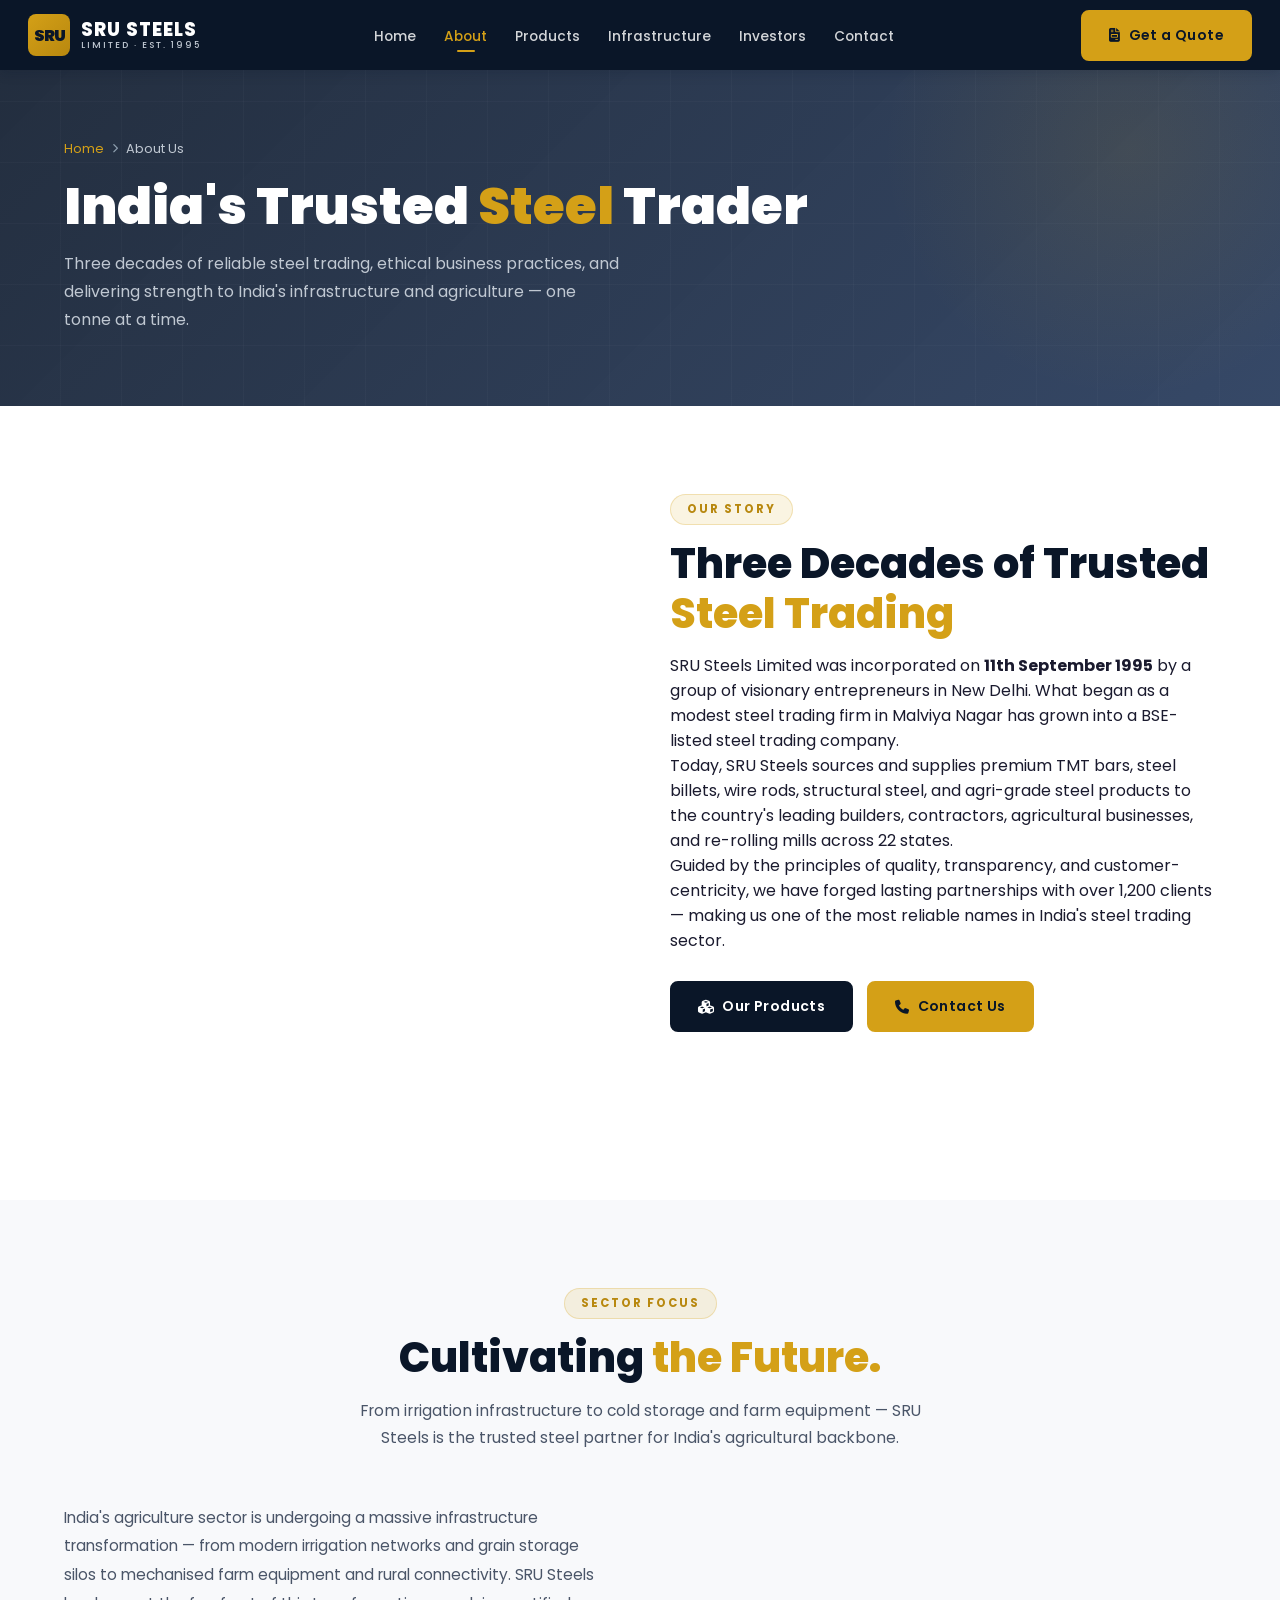
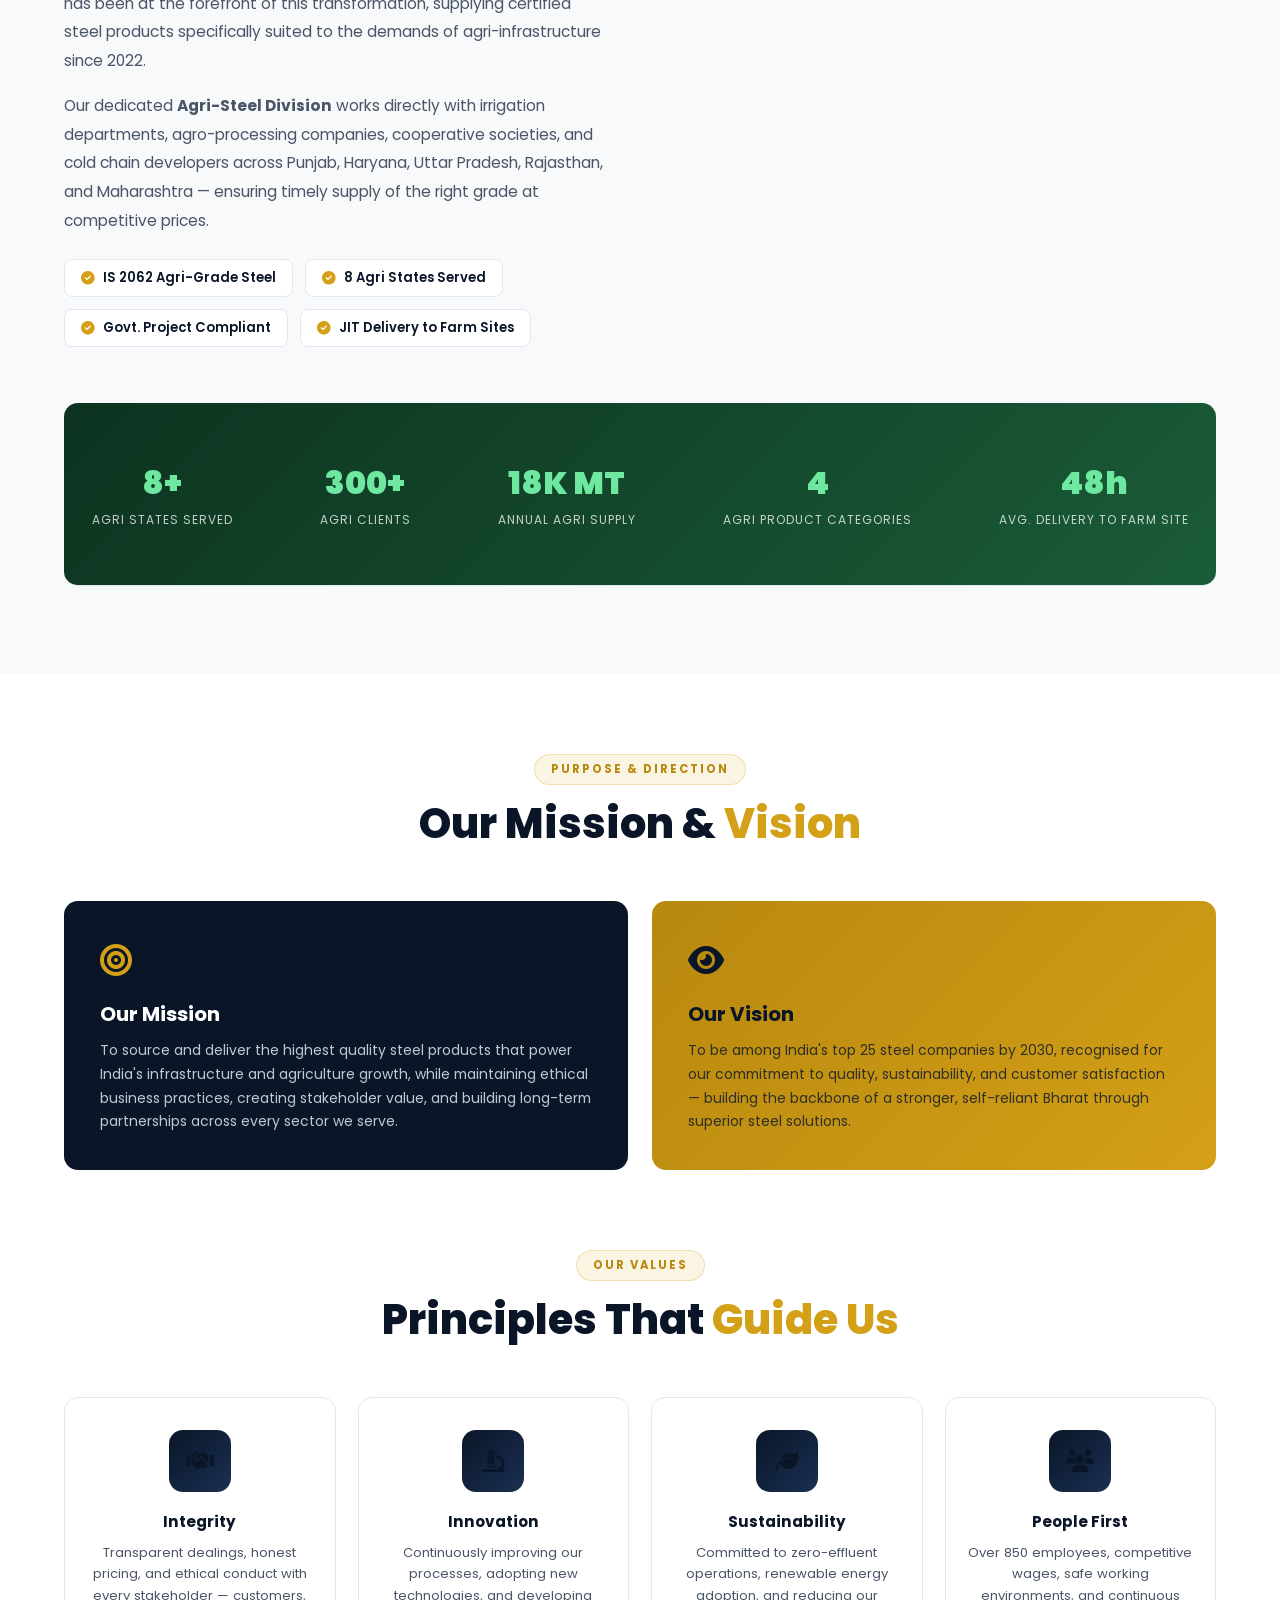
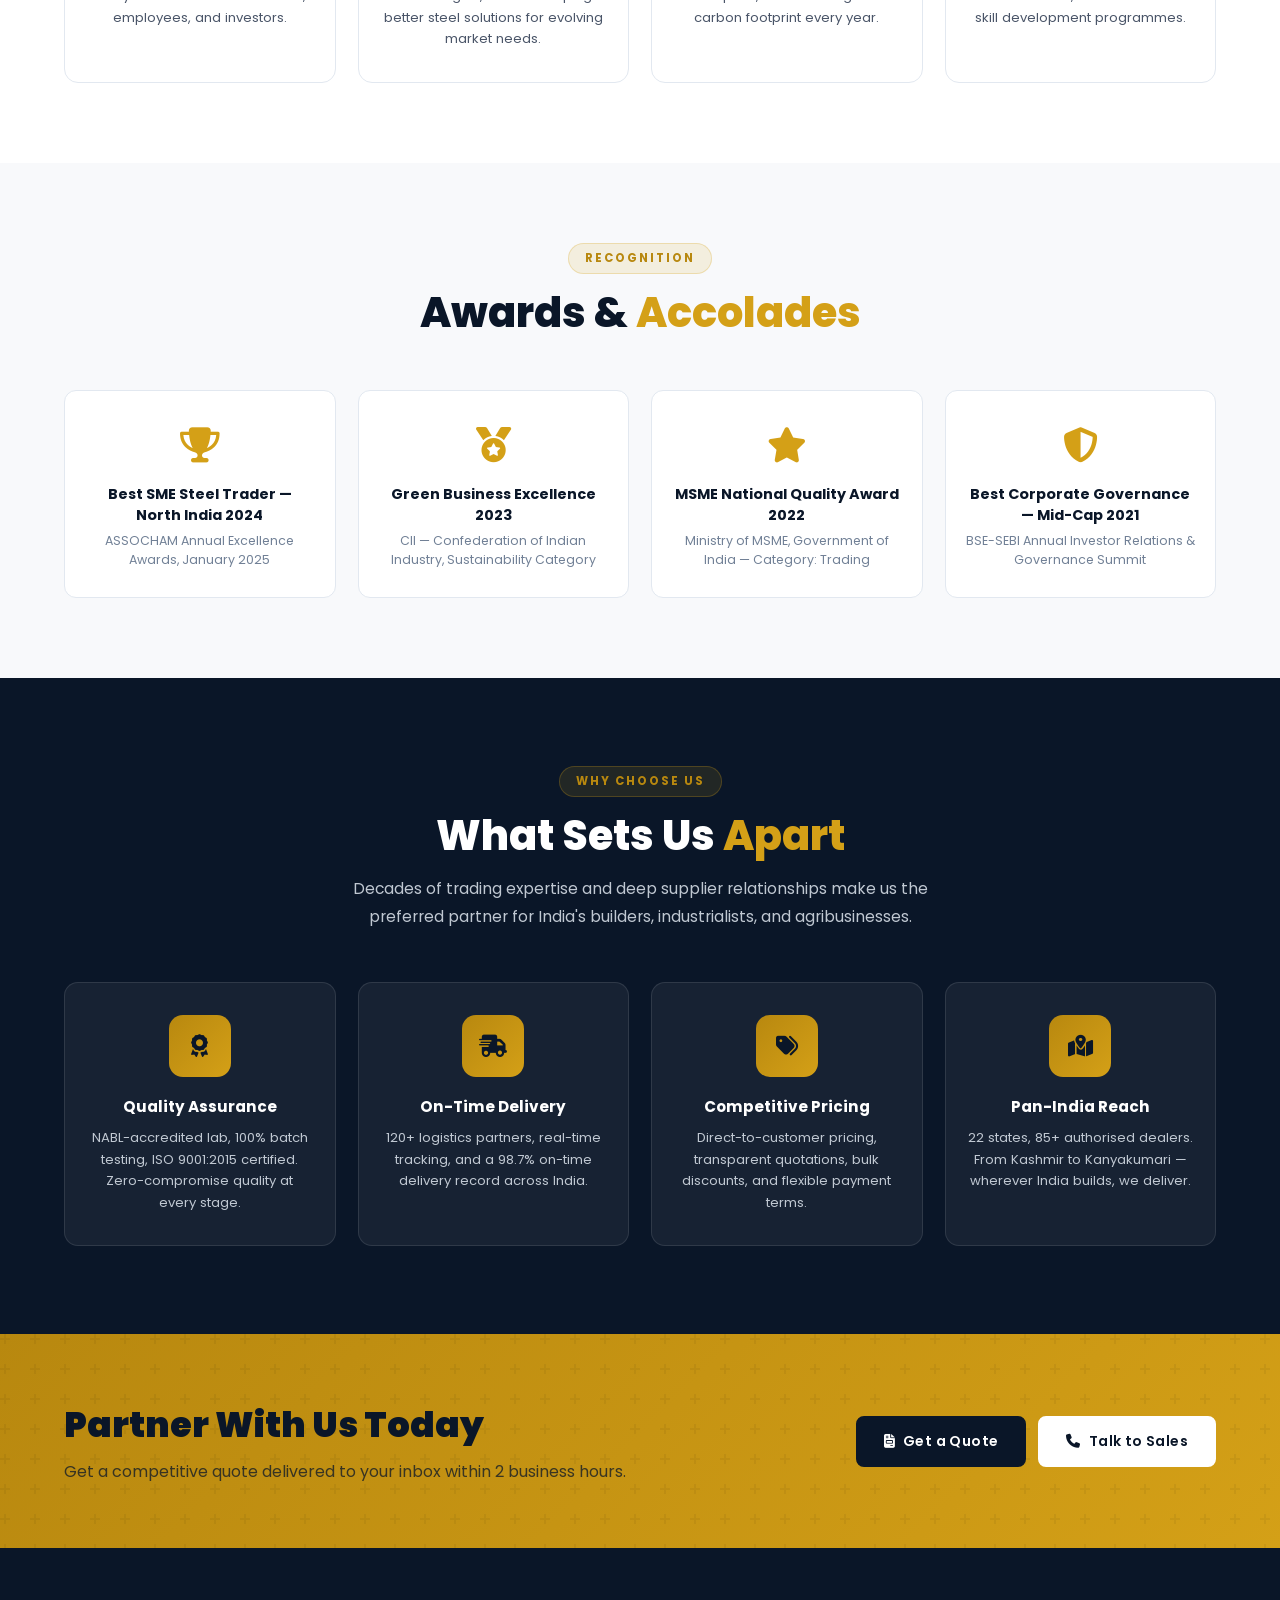
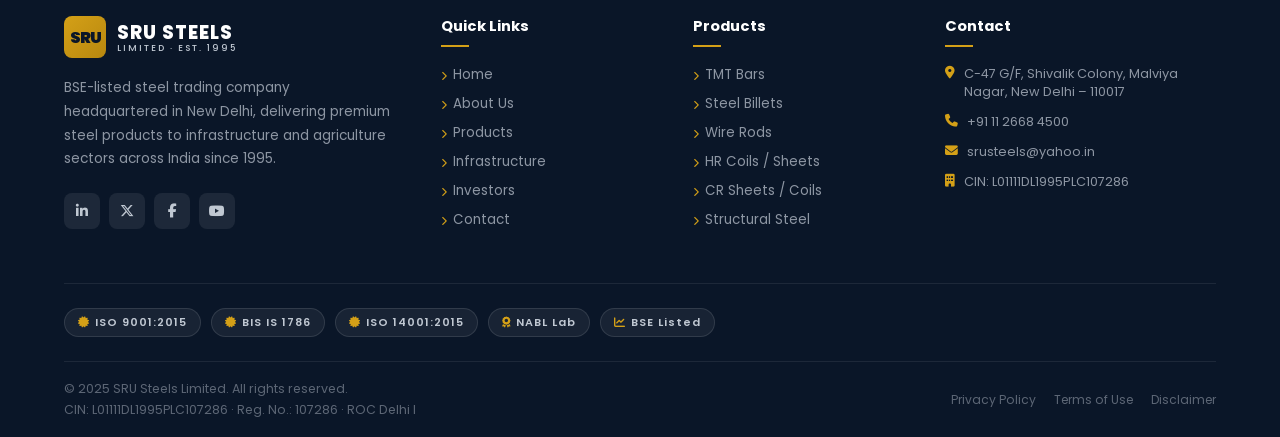
==== commit fed93fc5: "updates" ====
--- a/about.html
+++ b/about.html
@@ -73,8 +73,7 @@
           <h2 class="section-title">Three Decades of Trusted <span>Steel Trading</span></h2>
           <p>SRU Steels Limited was incorporated on <strong>11th September 1995</strong> by a group of visionary
             entrepreneurs in New Delhi. What began as a modest steel trading firm in Malviya Nagar has grown into a
-            BSE-listed steel trading company with an authorised capital of ₹62.50 Crores and paid-up capital of ₹59.93
-            Crores.</p>
+            BSE-listed steel trading company.</p>
           <p>Today, SRU Steels sources and supplies premium TMT bars, steel billets, wire rods, structural steel, and
             agri-grade steel products to the country's leading builders, contractors, agricultural businesses, and
             re-rolling mills across 22 states.</p>
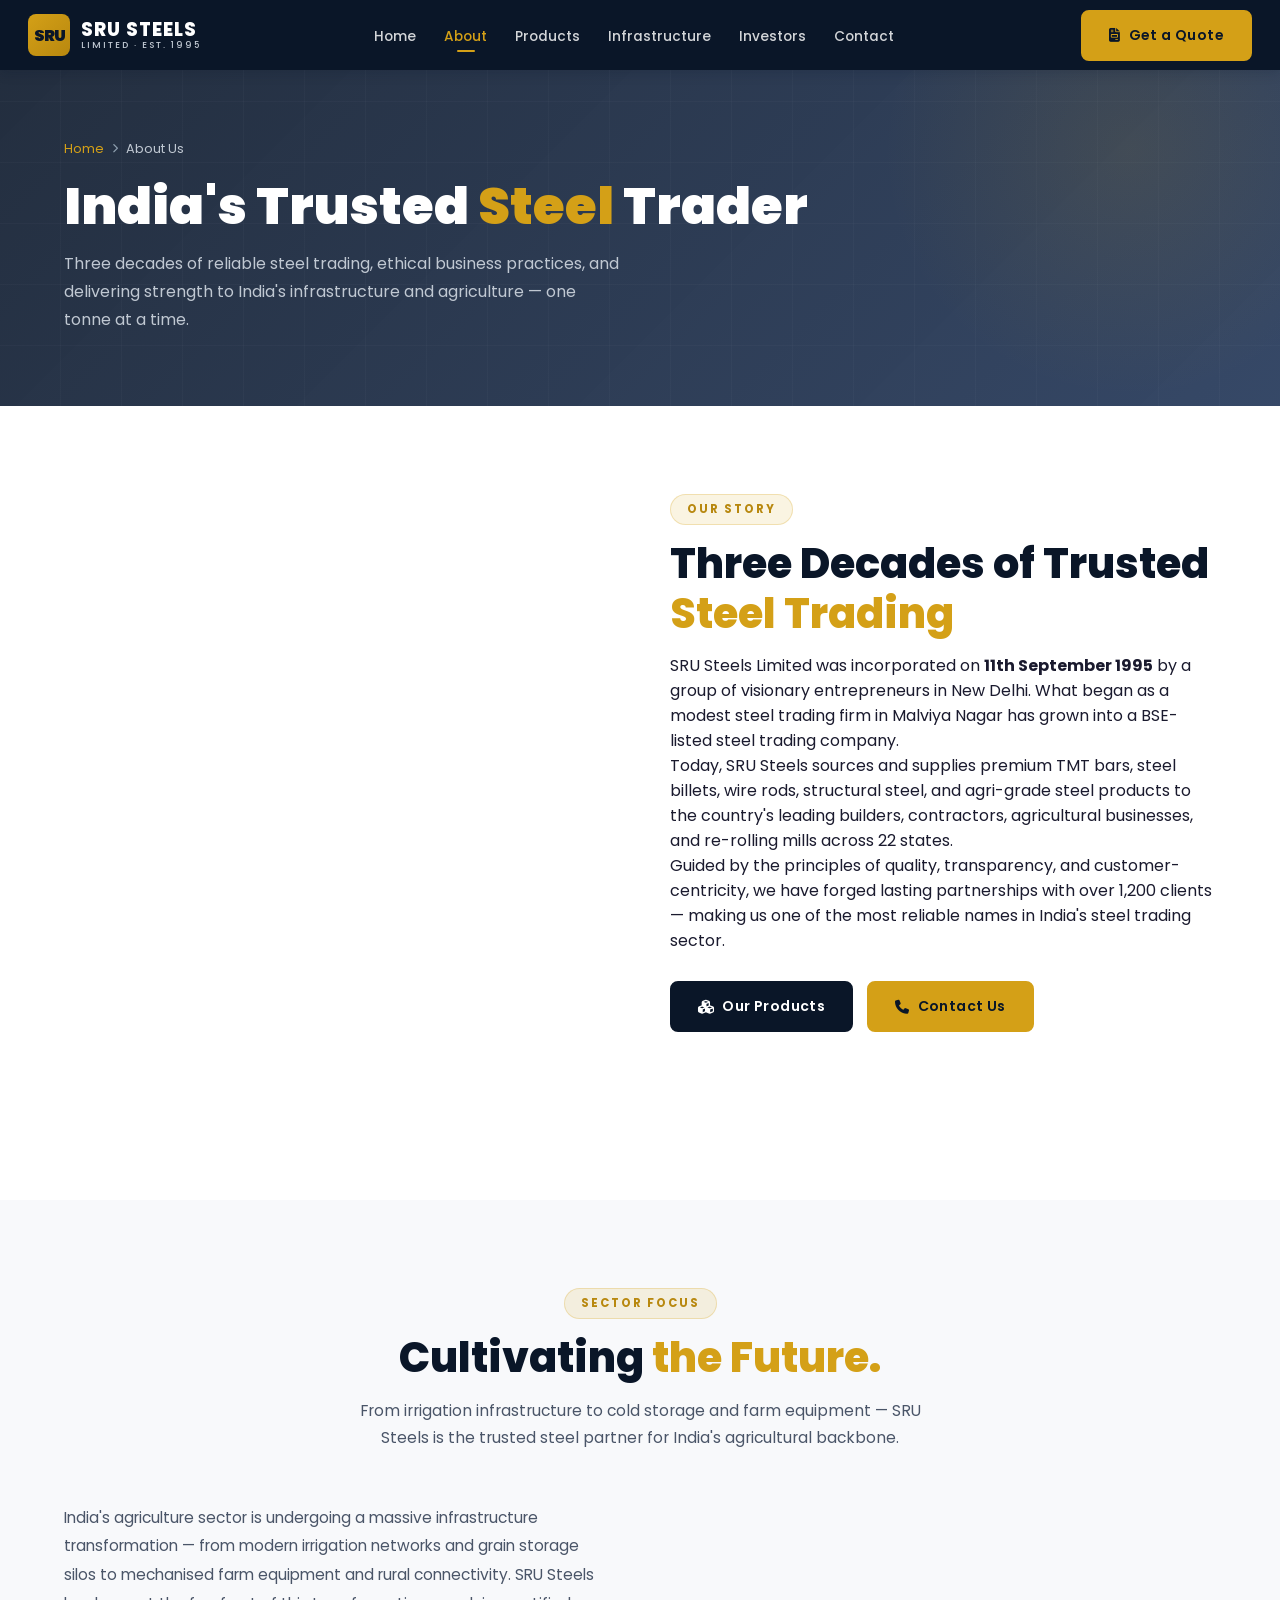
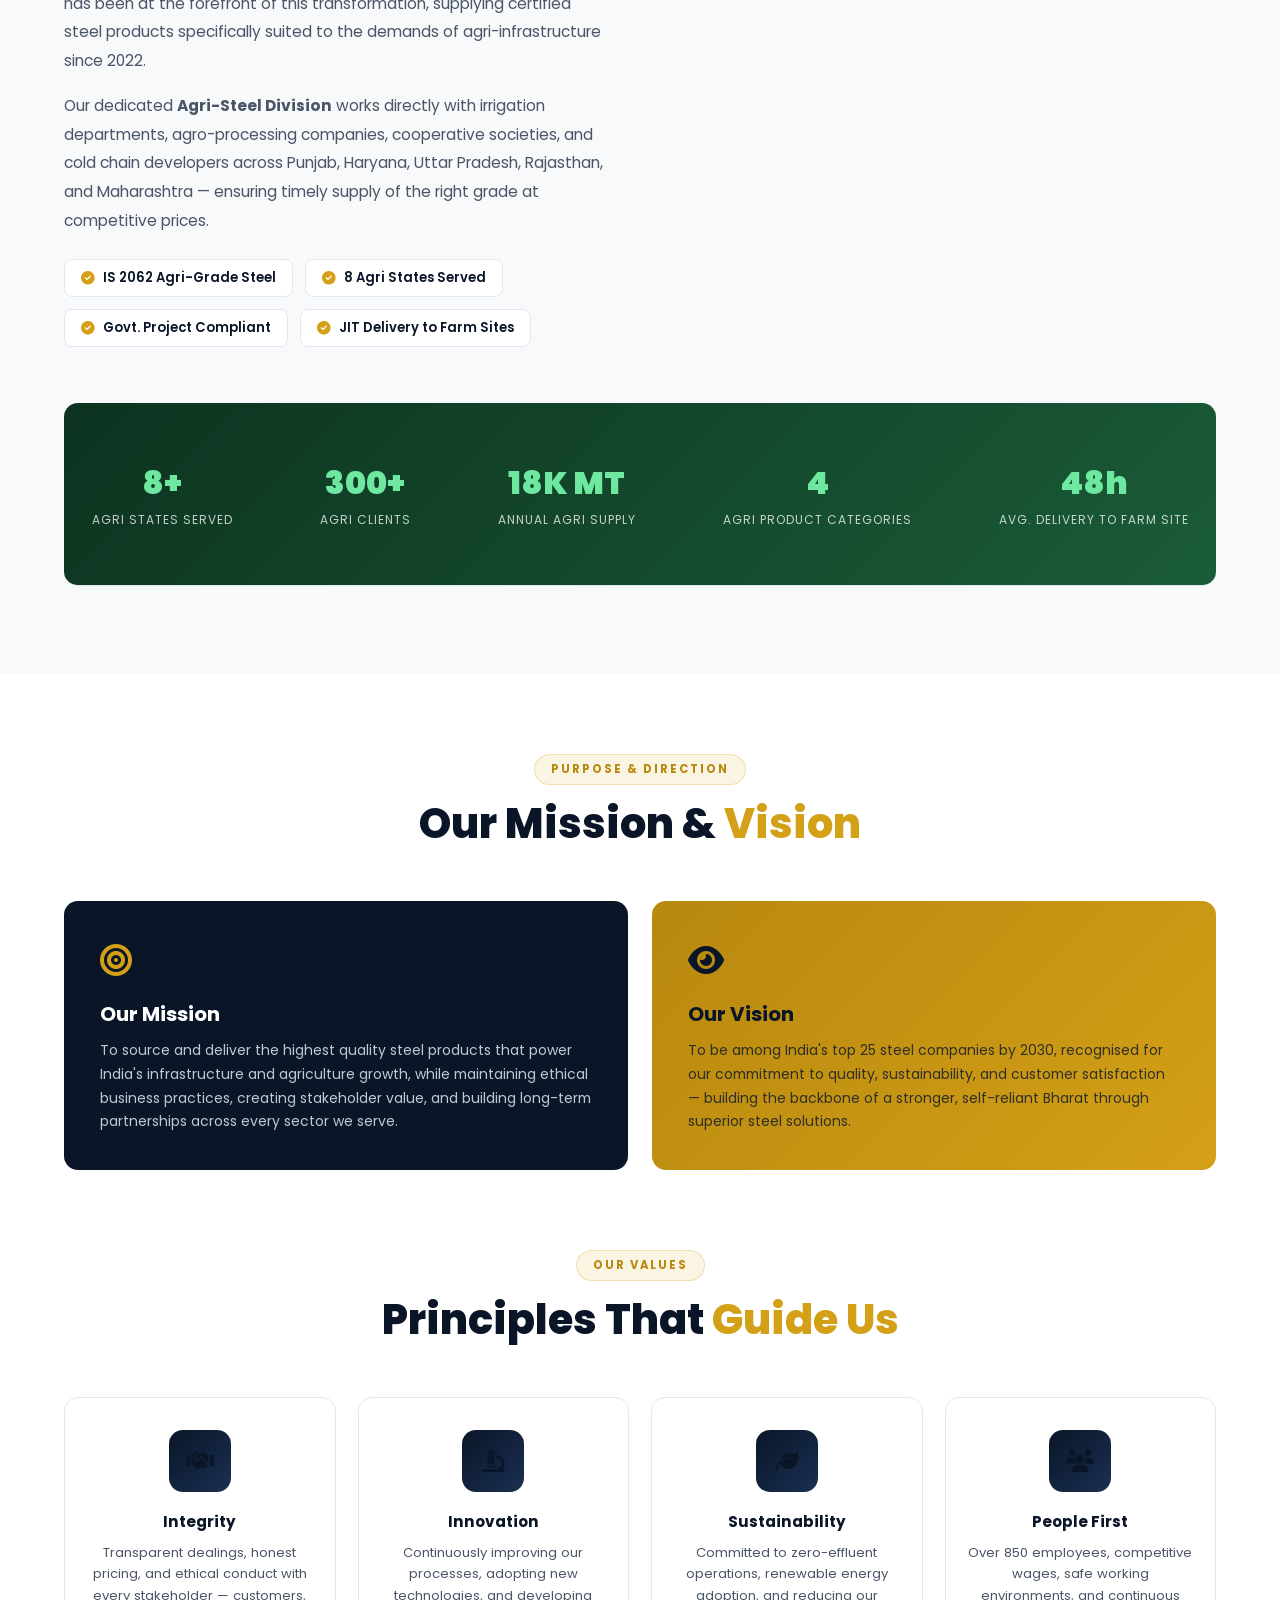
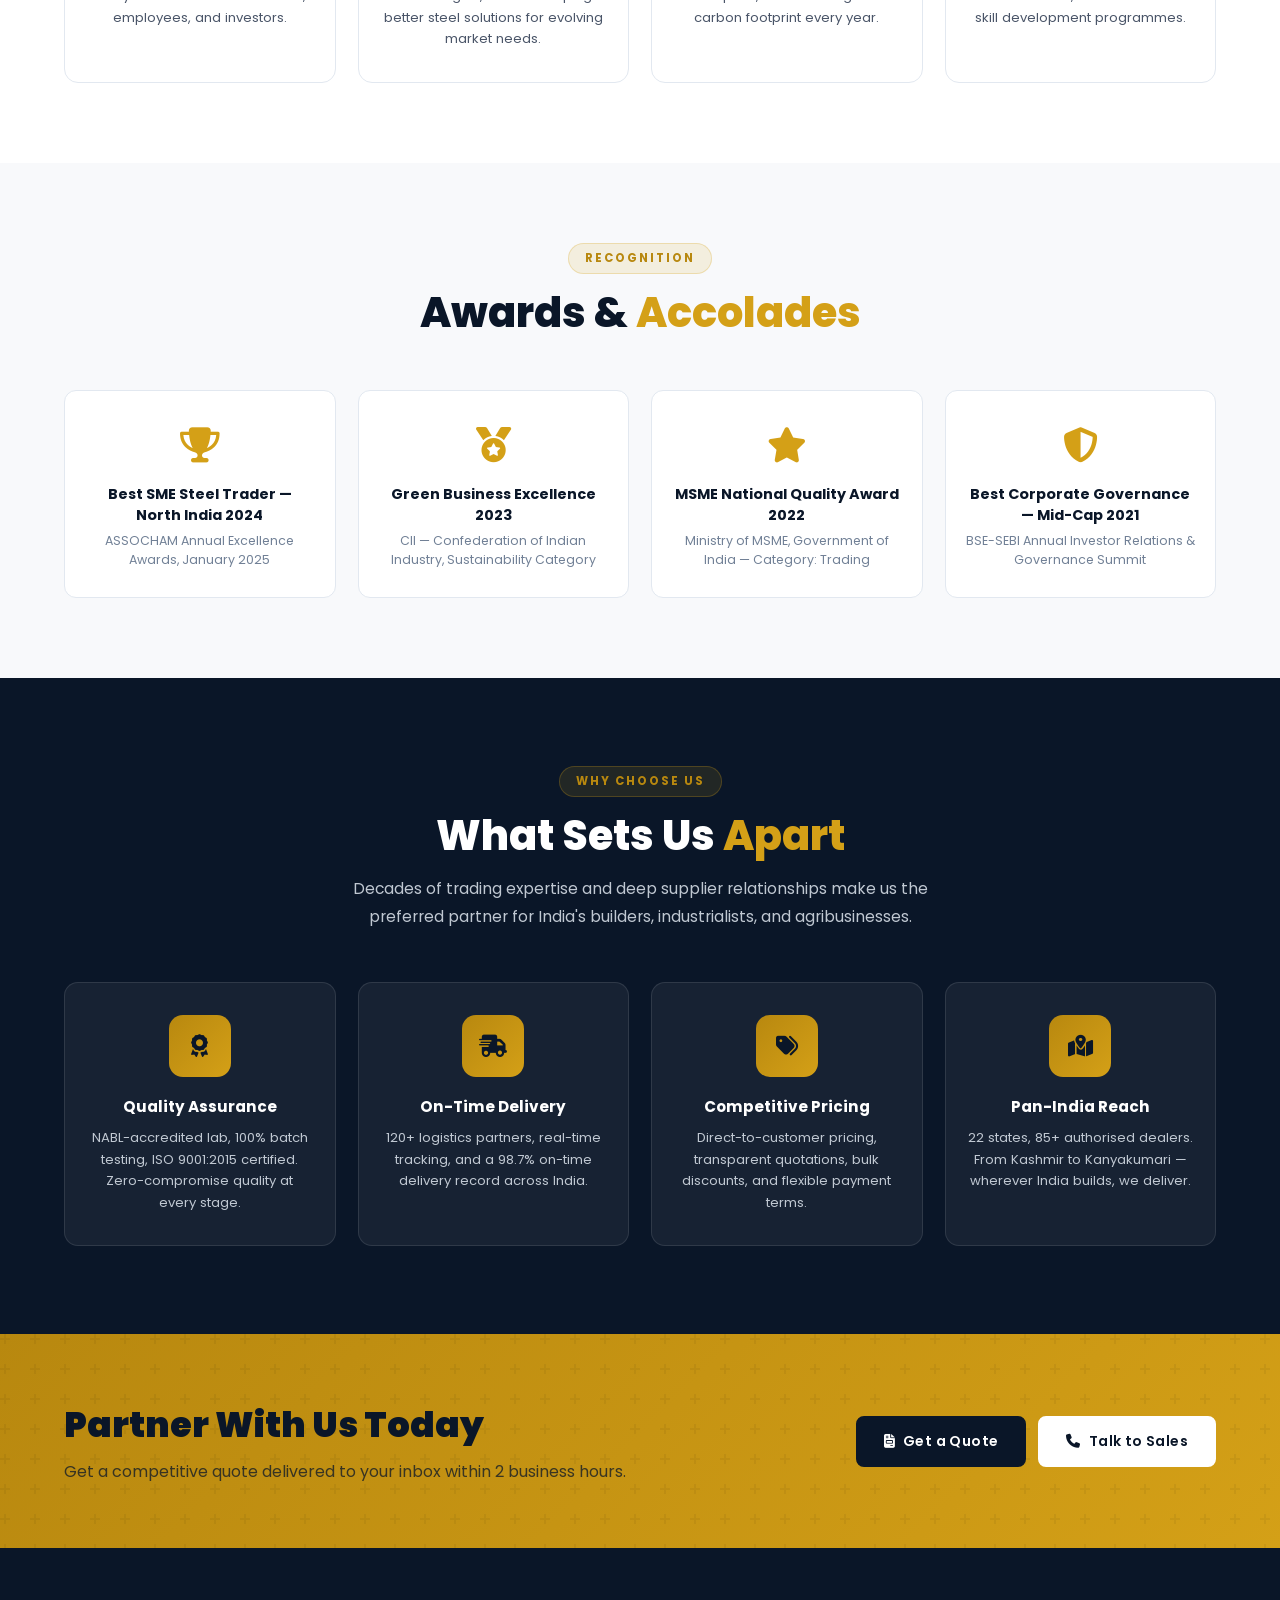
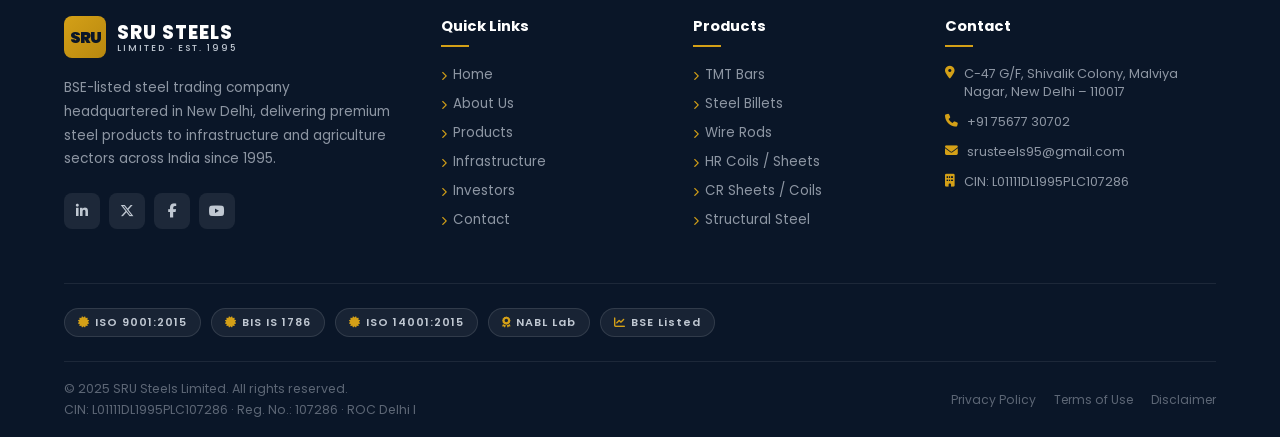
==== commit 711ecb47: "updates" ====
--- a/about.html
+++ b/about.html
@@ -452,8 +452,8 @@
           <h4>Contact</h4>
           <ul class="f-contact">
             <li><i class="fas fa-location-dot"></i> C-47 G/F, Shivalik Colony, Malviya Nagar, New Delhi – 110017</li>
-            <li><i class="fas fa-phone"></i> +91 11 2668 4500</li>
-            <li><i class="fas fa-envelope"></i> srusteels@yahoo.in</li>
+            <li><i class="fas fa-phone"></i> +91 75677 30702</li>
+            <li><i class="fas fa-envelope"></i> srusteels95@gmail.com</li>
             <li><i class="fas fa-building"></i> CIN: L01111DL1995PLC107286</li>
           </ul>
         </div>
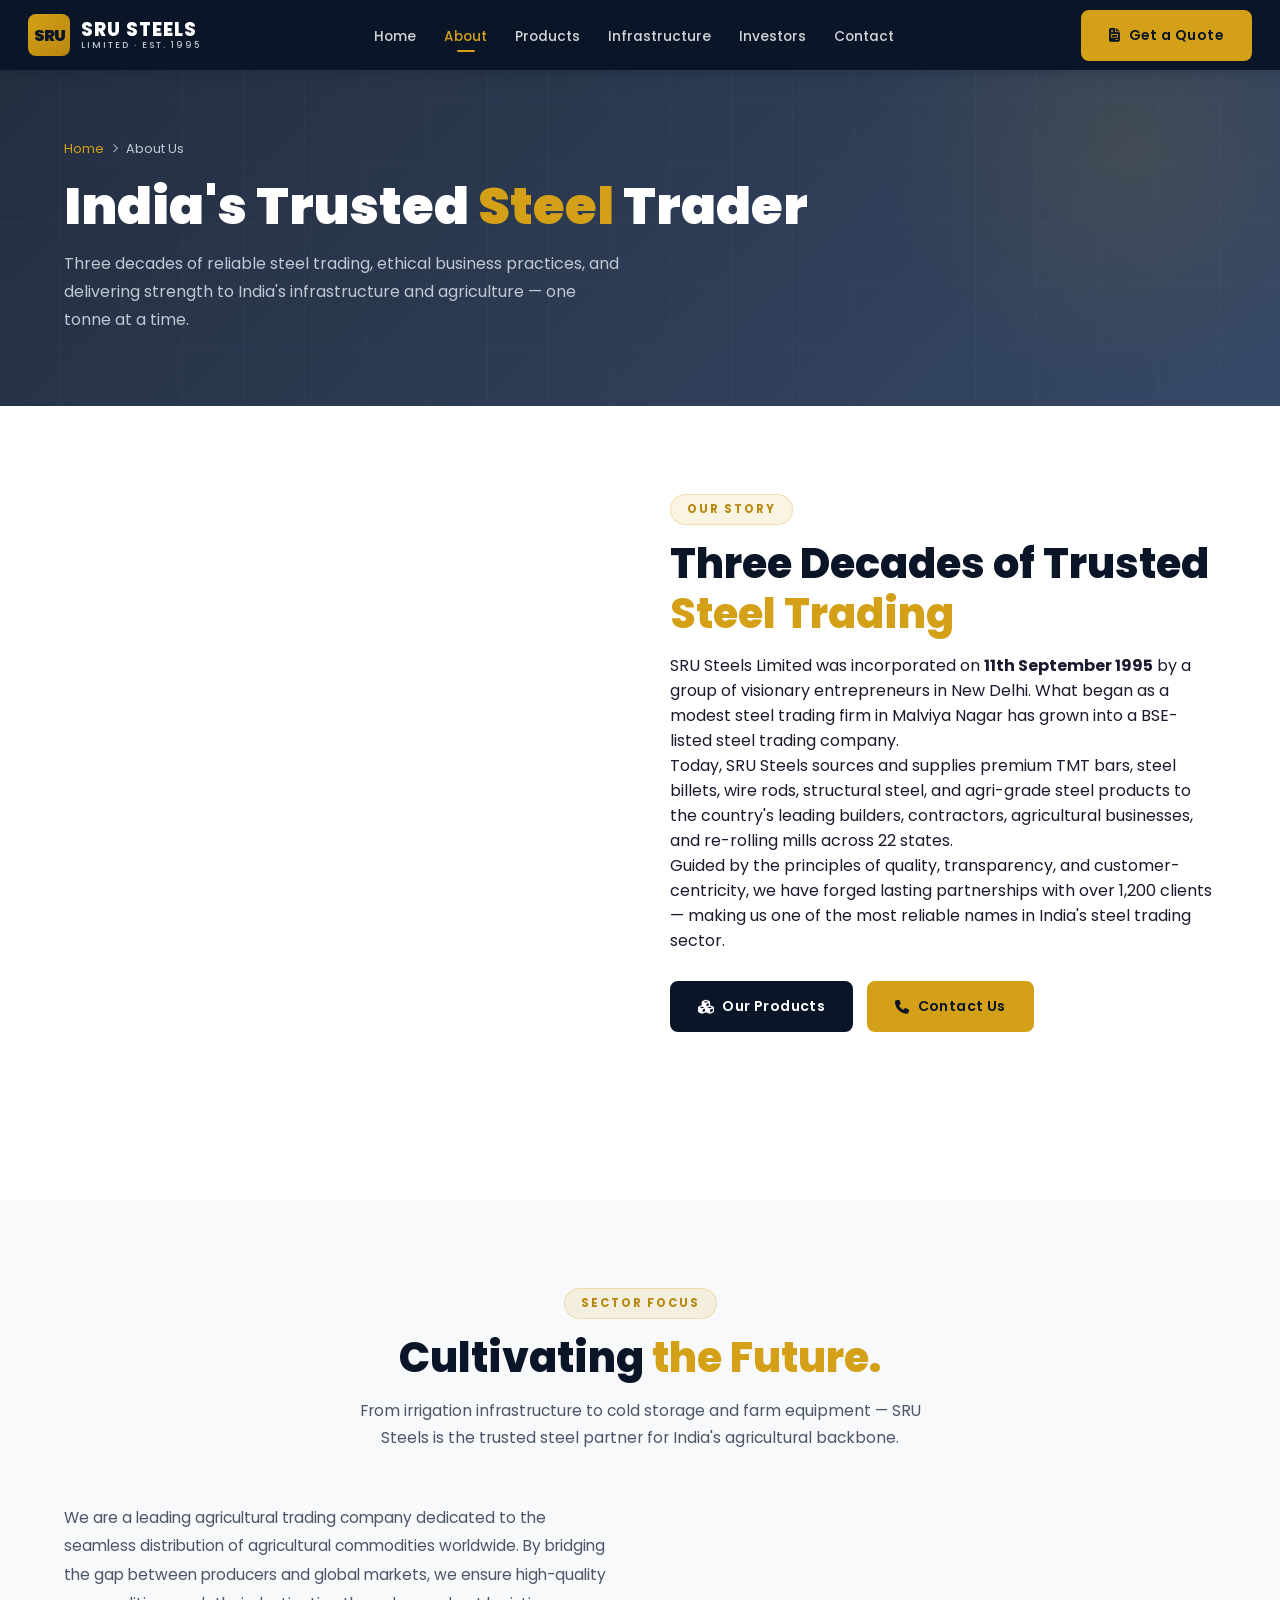
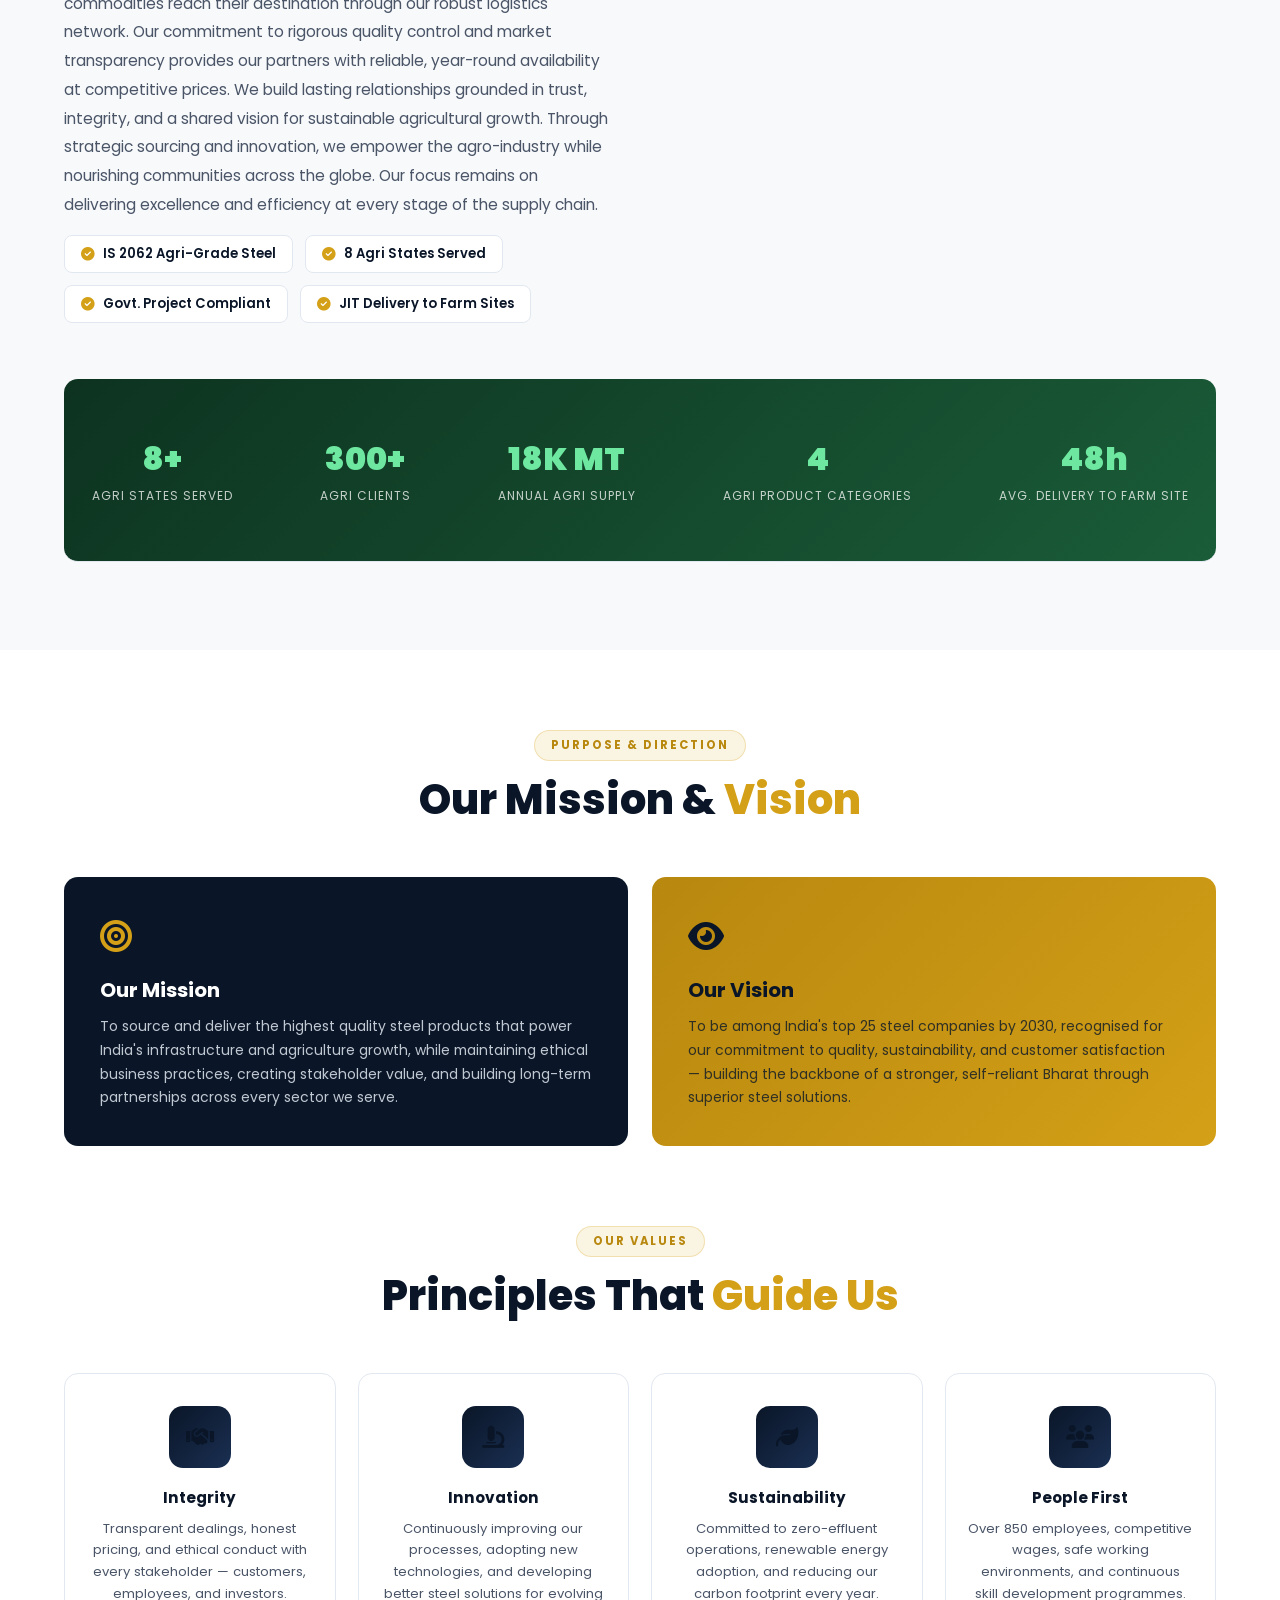
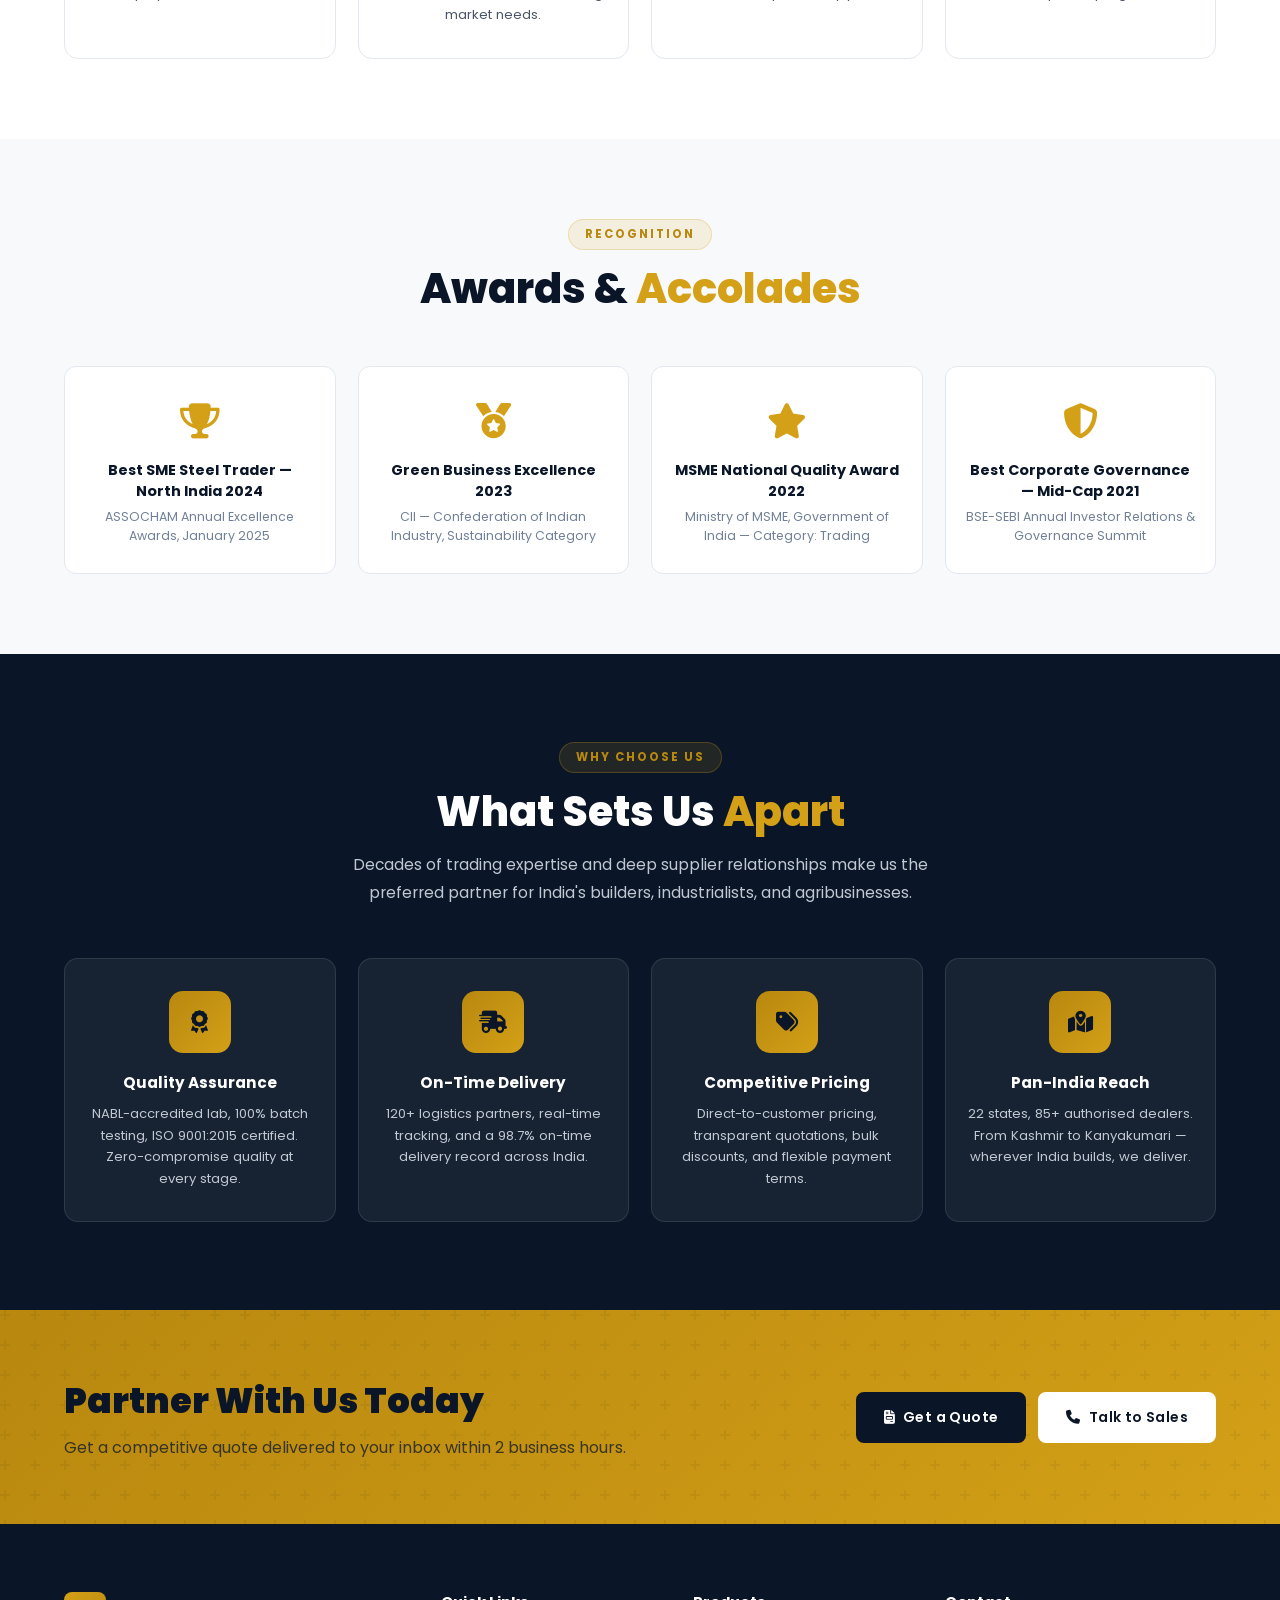
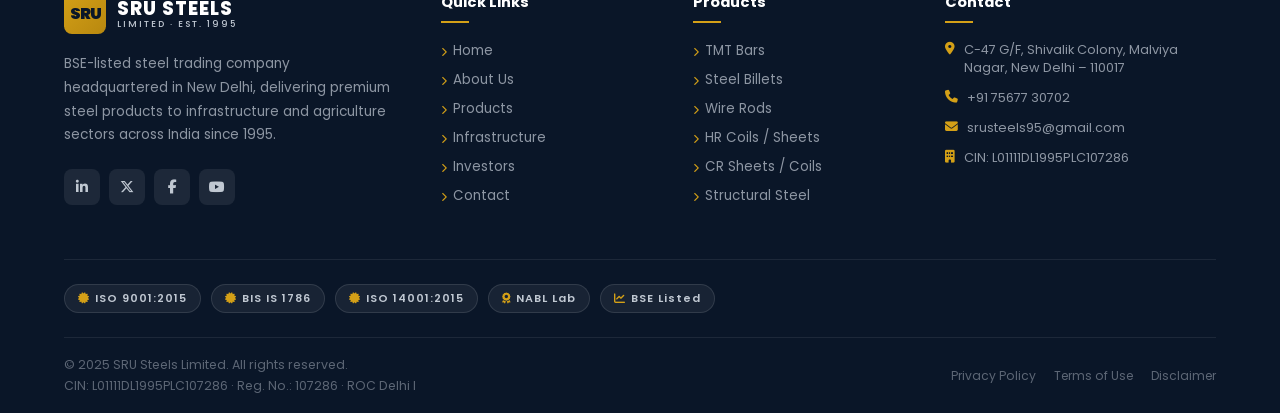
==== commit f7fa6217: "updates" ====
--- a/about.html
+++ b/about.html
@@ -170,16 +170,15 @@
       <!-- Intro two-column -->
       <div class="as-grid reveal" style="margin-bottom:56px;">
         <div style="display:flex;flex-direction:column;justify-content:center;">
-          <p style="font-size:0.97rem;color:var(--text-mid);line-height:1.85;margin-bottom:16px;">India's agriculture
-            sector is undergoing a massive infrastructure transformation — from modern irrigation networks and grain
-            storage silos to mechanised farm equipment and rural connectivity. SRU Steels has been at the forefront of
-            this transformation, supplying certified steel products specifically suited to the demands of
-            agri-infrastructure since 2022.</p>
-          <p style="font-size:0.97rem;color:var(--text-mid);line-height:1.85;margin-bottom:24px;">Our dedicated
-            <strong>Agri-Steel Division</strong> works directly with irrigation departments, agro-processing companies,
-            cooperative societies, and cold chain developers across Punjab, Haryana, Uttar Pradesh, Rajasthan, and
-            Maharashtra — ensuring timely supply of the right grade at competitive prices.
-          </p>
+          <p style="font-size:0.97rem;color:var(--text-mid);line-height:1.85;margin-bottom:16px;">We are a leading
+            agricultural trading company dedicated to the seamless distribution of agricultural commodities
+            worldwide. By bridging the gap between producers and global markets, we ensure high-quality commodities
+            reach their destination through our robust logistics network. Our commitment to rigorous quality control and
+            market transparency provides our partners with reliable, year-round availability at competitive prices. We
+            build lasting relationships grounded in trust, integrity, and a shared vision for sustainable agricultural
+            growth. Through strategic sourcing and innovation, we empower the agro-industry while nourishing communities
+            across the globe. Our focus remains on delivering excellence and efficiency at every stage of the supply
+            chain.</p>
           <div style="display:flex;gap:12px;flex-wrap:wrap;">
             <span class="ha-pill"><i class="fas fa-check-circle"></i> IS 2062 Agri-Grade Steel</span>
             <span class="ha-pill"><i class="fas fa-check-circle"></i> 8 Agri States Served</span>
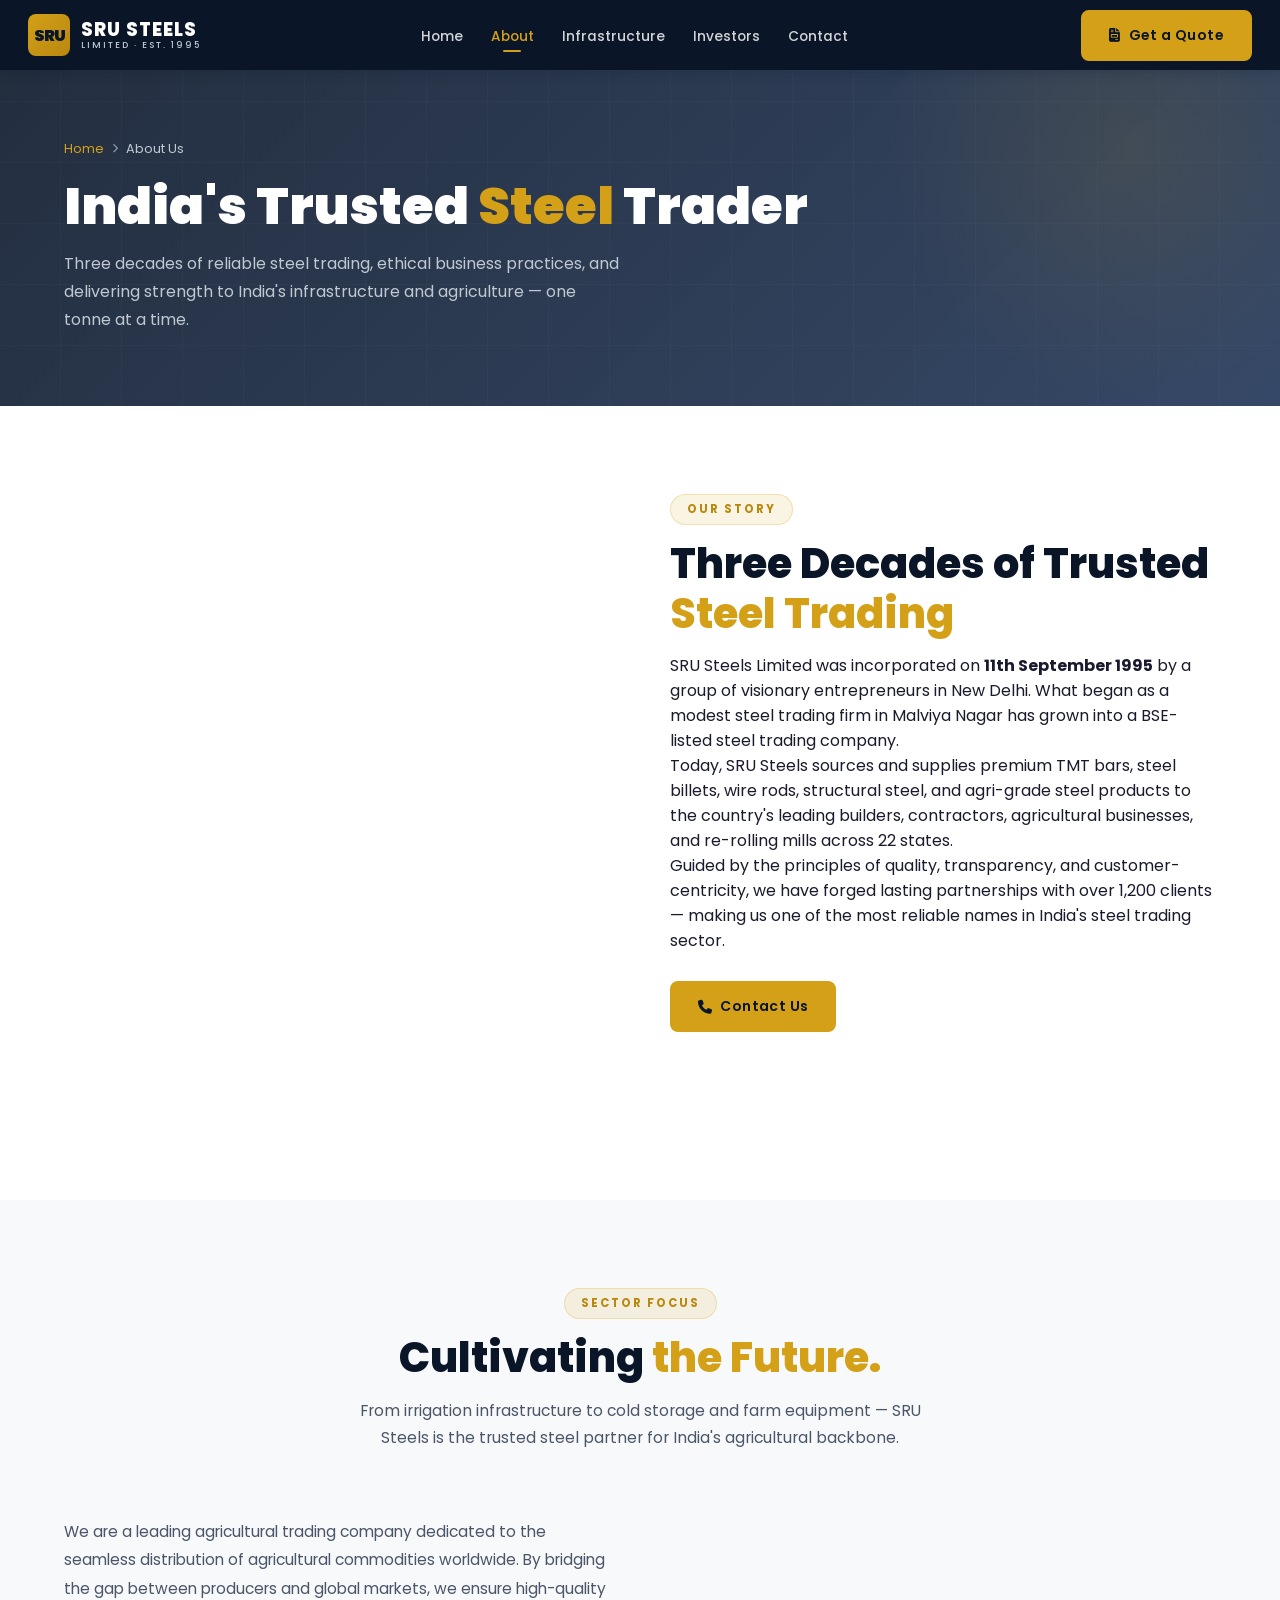
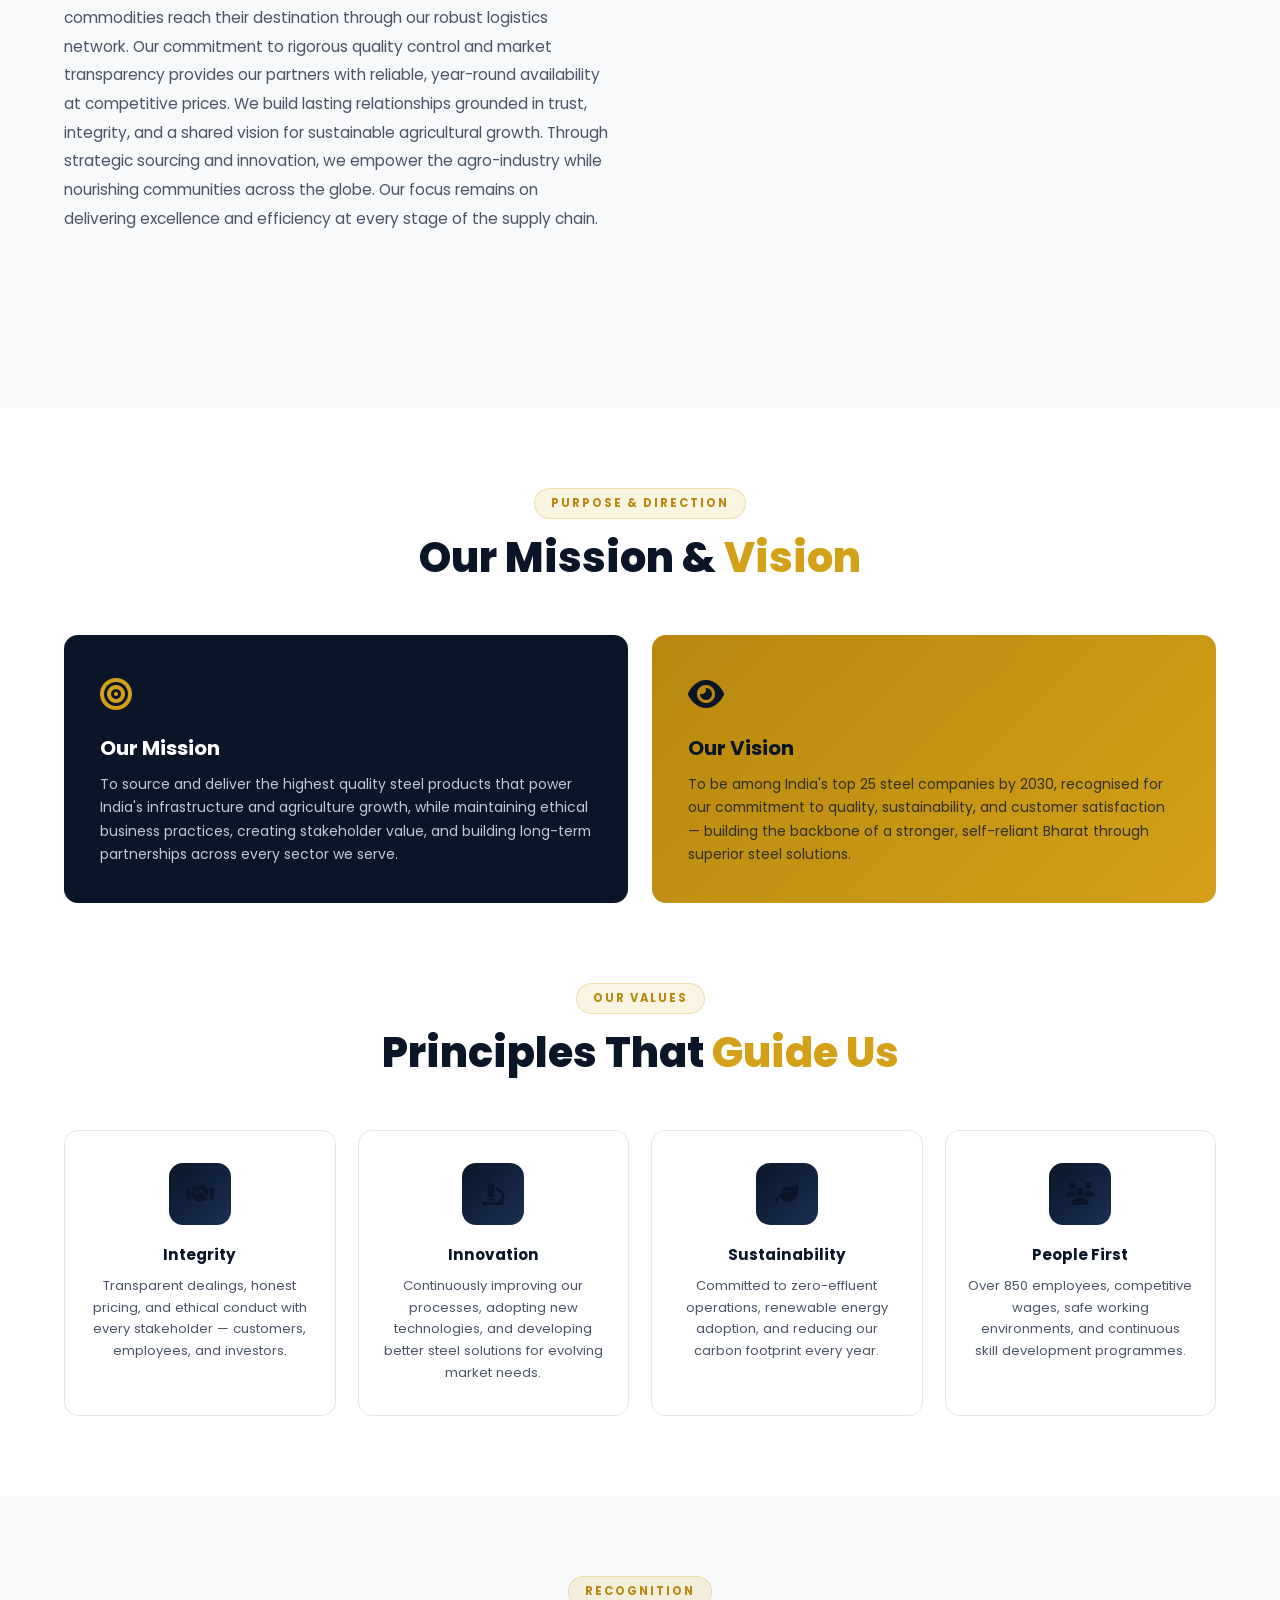
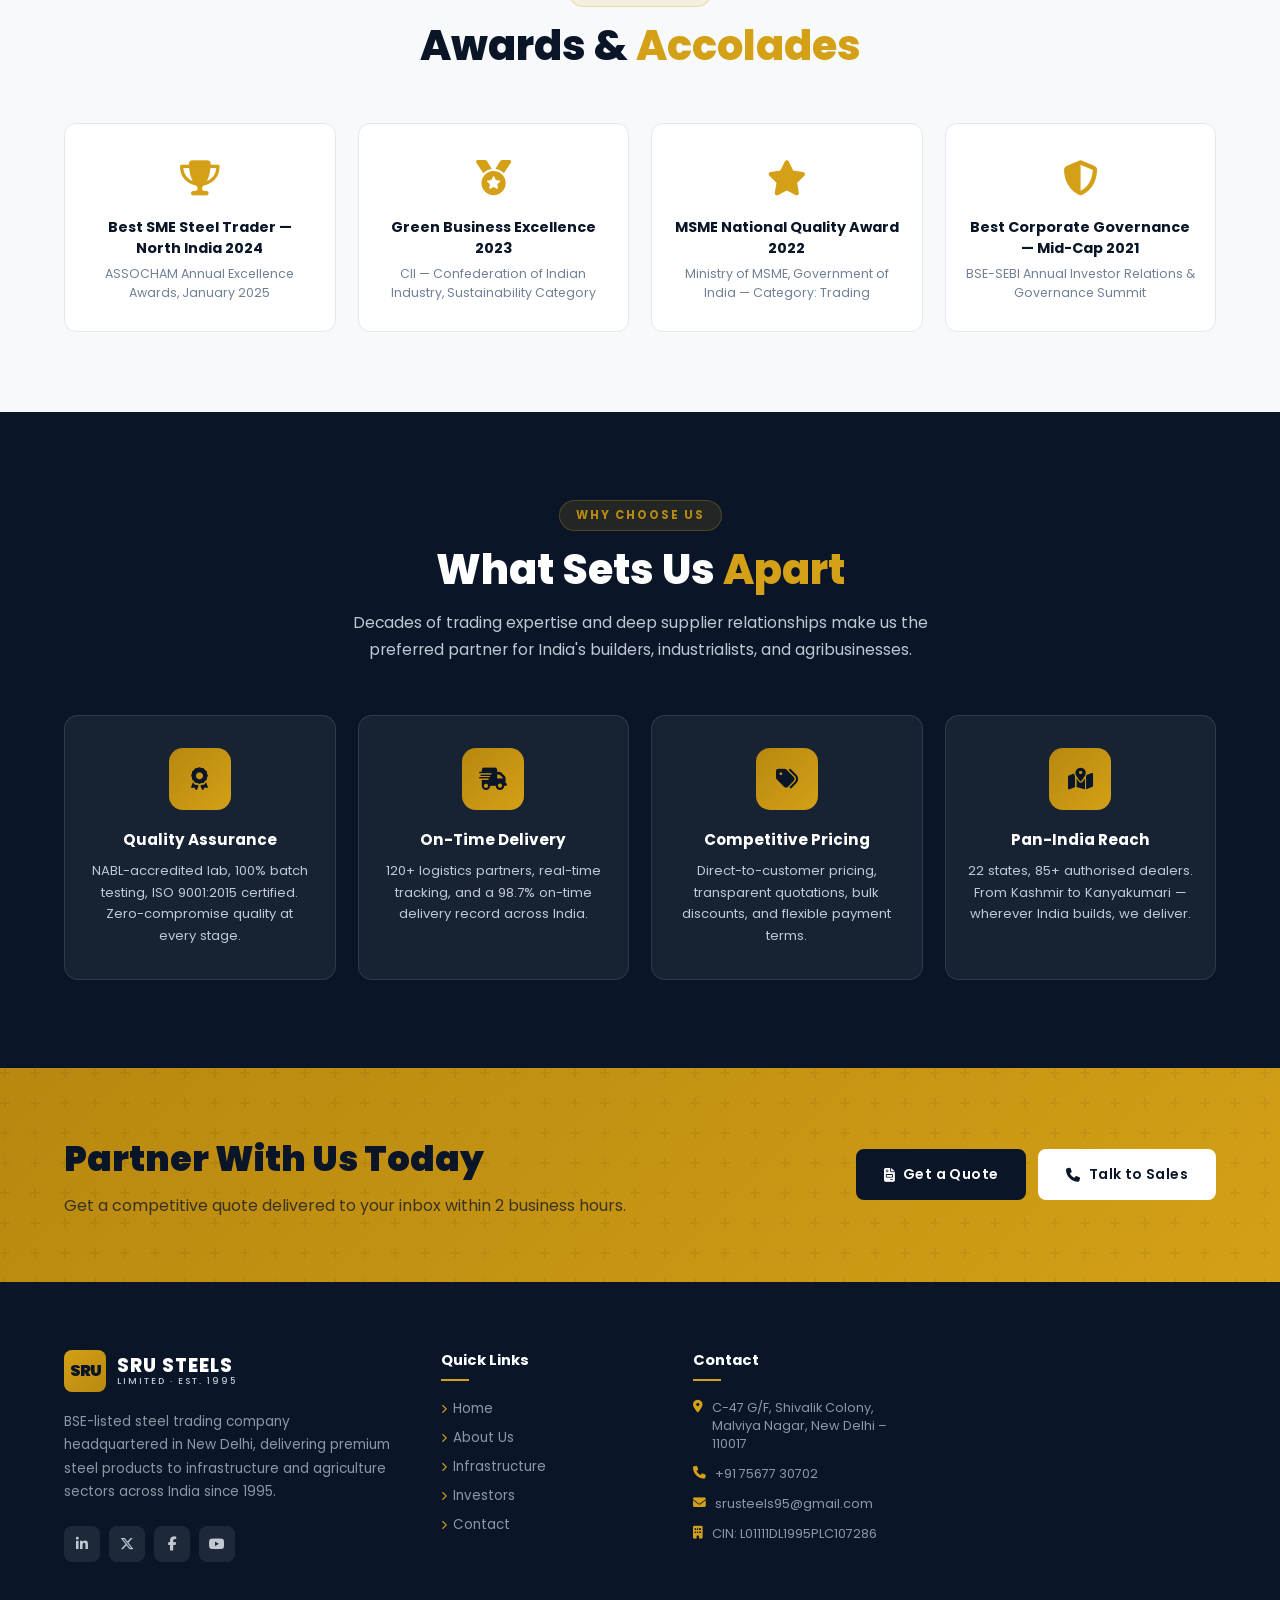
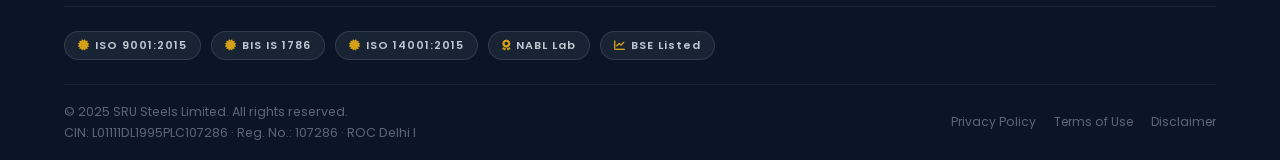
==== commit f5272822: "Update the website" ====
--- a/about.html
+++ b/about.html
@@ -26,7 +26,6 @@
       <ul class="nav-links">
         <li><a href="index.html">Home</a></li>
         <li><a href="about.html" class="active">About</a></li>
-        <li><a href="products.html">Products</a></li>
         <li><a href="infrastructure.html">Infrastructure</a></li>
         <li><a href="investors.html">Investors</a></li>
         <li><a href="contact.html">Contact</a></li>
@@ -39,7 +38,6 @@
   <div class="mobile-menu" id="mobileMenu">
     <a href="index.html" onclick="closeMobileMenu()">Home</a>
     <a href="about.html" onclick="closeMobileMenu()">About Us</a>
-    <a href="products.html" onclick="closeMobileMenu()">Products</a>
     <a href="infrastructure.html" onclick="closeMobileMenu()">Infrastructure</a>
     <a href="investors.html" onclick="closeMobileMenu()">Investors</a>
     <a href="contact.html" onclick="closeMobileMenu()">Contact</a>
@@ -81,7 +79,6 @@
             partnerships with over 1,200 clients — making us one of the most reliable names in India's steel trading
             sector.</p>
           <div style="margin-top:28px;display:flex;gap:14px;flex-wrap:wrap">
-            <a href="products.html" class="btn btn-navy"><i class="fas fa-cubes"></i> Our Products</a>
             <a href="contact.html" class="btn btn-primary"><i class="fas fa-phone"></i> Contact Us</a>
           </div>
         </div>
@@ -179,12 +176,6 @@
             growth. Through strategic sourcing and innovation, we empower the agro-industry while nourishing communities
             across the globe. Our focus remains on delivering excellence and efficiency at every stage of the supply
             chain.</p>
-          <div style="display:flex;gap:12px;flex-wrap:wrap;">
-            <span class="ha-pill"><i class="fas fa-check-circle"></i> IS 2062 Agri-Grade Steel</span>
-            <span class="ha-pill"><i class="fas fa-check-circle"></i> 8 Agri States Served</span>
-            <span class="ha-pill"><i class="fas fa-check-circle"></i> Govt. Project Compliant</span>
-            <span class="ha-pill"><i class="fas fa-check-circle"></i> JIT Delivery to Farm Sites</span>
-          </div>
         </div>
         <div
           style="background:url('https://images.unsplash.com/photo-1625246333195-78d9c38ad449?auto=format&fit=crop&w=900&q=80') center/cover no-repeat;border-radius:16px;min-height:360px;"
@@ -227,37 +218,6 @@
         </div>
       </div> -->
 
-      <!-- Agri stats strip -->
-      <div class="trust-bar"
-        style="margin-top:48px;border-radius:14px;background:linear-gradient(135deg,#0d3320,#1a5c38);">
-        <div class="trust-inner" style="flex-wrap:wrap;gap:32px;justify-content:space-around;padding:28px 0;">
-          <div style="text-align:center;color:var(--white)">
-            <div style="font-size:2rem;font-weight:900;color:#6ee7a0;">8+</div>
-            <div style="font-size:0.75rem;letter-spacing:1px;text-transform:uppercase;opacity:0.75;margin-top:4px;">Agri
-              States Served</div>
-          </div>
-          <div style="text-align:center;color:var(--white)">
-            <div style="font-size:2rem;font-weight:900;color:#6ee7a0;">300+</div>
-            <div style="font-size:0.75rem;letter-spacing:1px;text-transform:uppercase;opacity:0.75;margin-top:4px;">Agri
-              Clients</div>
-          </div>
-          <div style="text-align:center;color:var(--white)">
-            <div style="font-size:2rem;font-weight:900;color:#6ee7a0;">18K MT</div>
-            <div style="font-size:0.75rem;letter-spacing:1px;text-transform:uppercase;opacity:0.75;margin-top:4px;">
-              Annual Agri Supply</div>
-          </div>
-          <div style="text-align:center;color:var(--white)">
-            <div style="font-size:2rem;font-weight:900;color:#6ee7a0;">4</div>
-            <div style="font-size:0.75rem;letter-spacing:1px;text-transform:uppercase;opacity:0.75;margin-top:4px;">Agri
-              Product Categories</div>
-          </div>
-          <div style="text-align:center;color:var(--white)">
-            <div style="font-size:2rem;font-weight:900;color:#6ee7a0;">48h</div>
-            <div style="font-size:0.75rem;letter-spacing:1px;text-transform:uppercase;opacity:0.75;margin-top:4px;">Avg.
-              Delivery to Farm Site</div>
-          </div>
-        </div>
-      </div>
     </div>
   </section>
 
@@ -430,21 +390,9 @@
           <ul class="f-links">
             <li><a href="index.html"><i class="fas fa-chevron-right"></i> Home</a></li>
             <li><a href="about.html"><i class="fas fa-chevron-right"></i> About Us</a></li>
-            <li><a href="products.html"><i class="fas fa-chevron-right"></i> Products</a></li>
             <li><a href="infrastructure.html"><i class="fas fa-chevron-right"></i> Infrastructure</a></li>
             <li><a href="investors.html"><i class="fas fa-chevron-right"></i> Investors</a></li>
             <li><a href="contact.html"><i class="fas fa-chevron-right"></i> Contact</a></li>
-          </ul>
-        </div>
-        <div class="footer-col">
-          <h4>Products</h4>
-          <ul class="f-links">
-            <li><a href="products.html"><i class="fas fa-chevron-right"></i> TMT Bars</a></li>
-            <li><a href="products.html"><i class="fas fa-chevron-right"></i> Steel Billets</a></li>
-            <li><a href="products.html"><i class="fas fa-chevron-right"></i> Wire Rods</a></li>
-            <li><a href="products.html"><i class="fas fa-chevron-right"></i> HR Coils / Sheets</a></li>
-            <li><a href="products.html"><i class="fas fa-chevron-right"></i> CR Sheets / Coils</a></li>
-            <li><a href="products.html"><i class="fas fa-chevron-right"></i> Structural Steel</a></li>
           </ul>
         </div>
         <div class="footer-col">
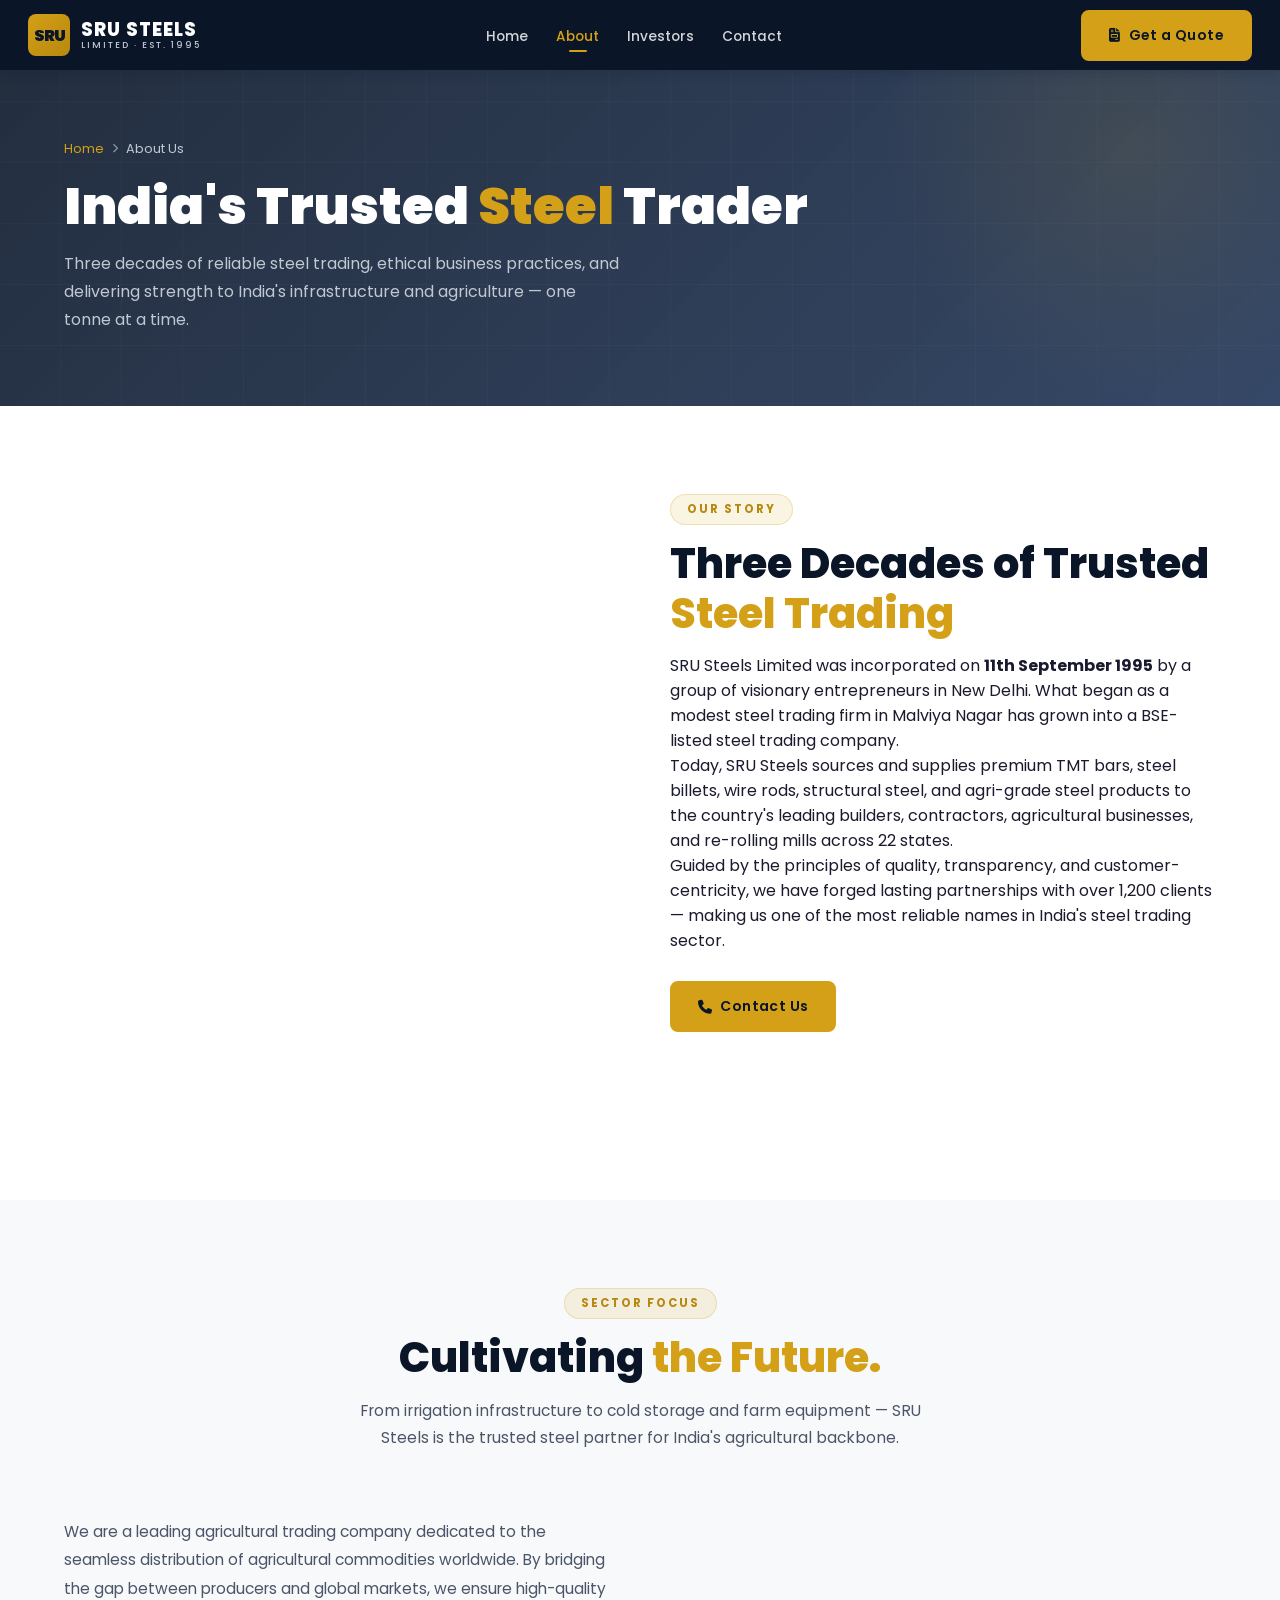
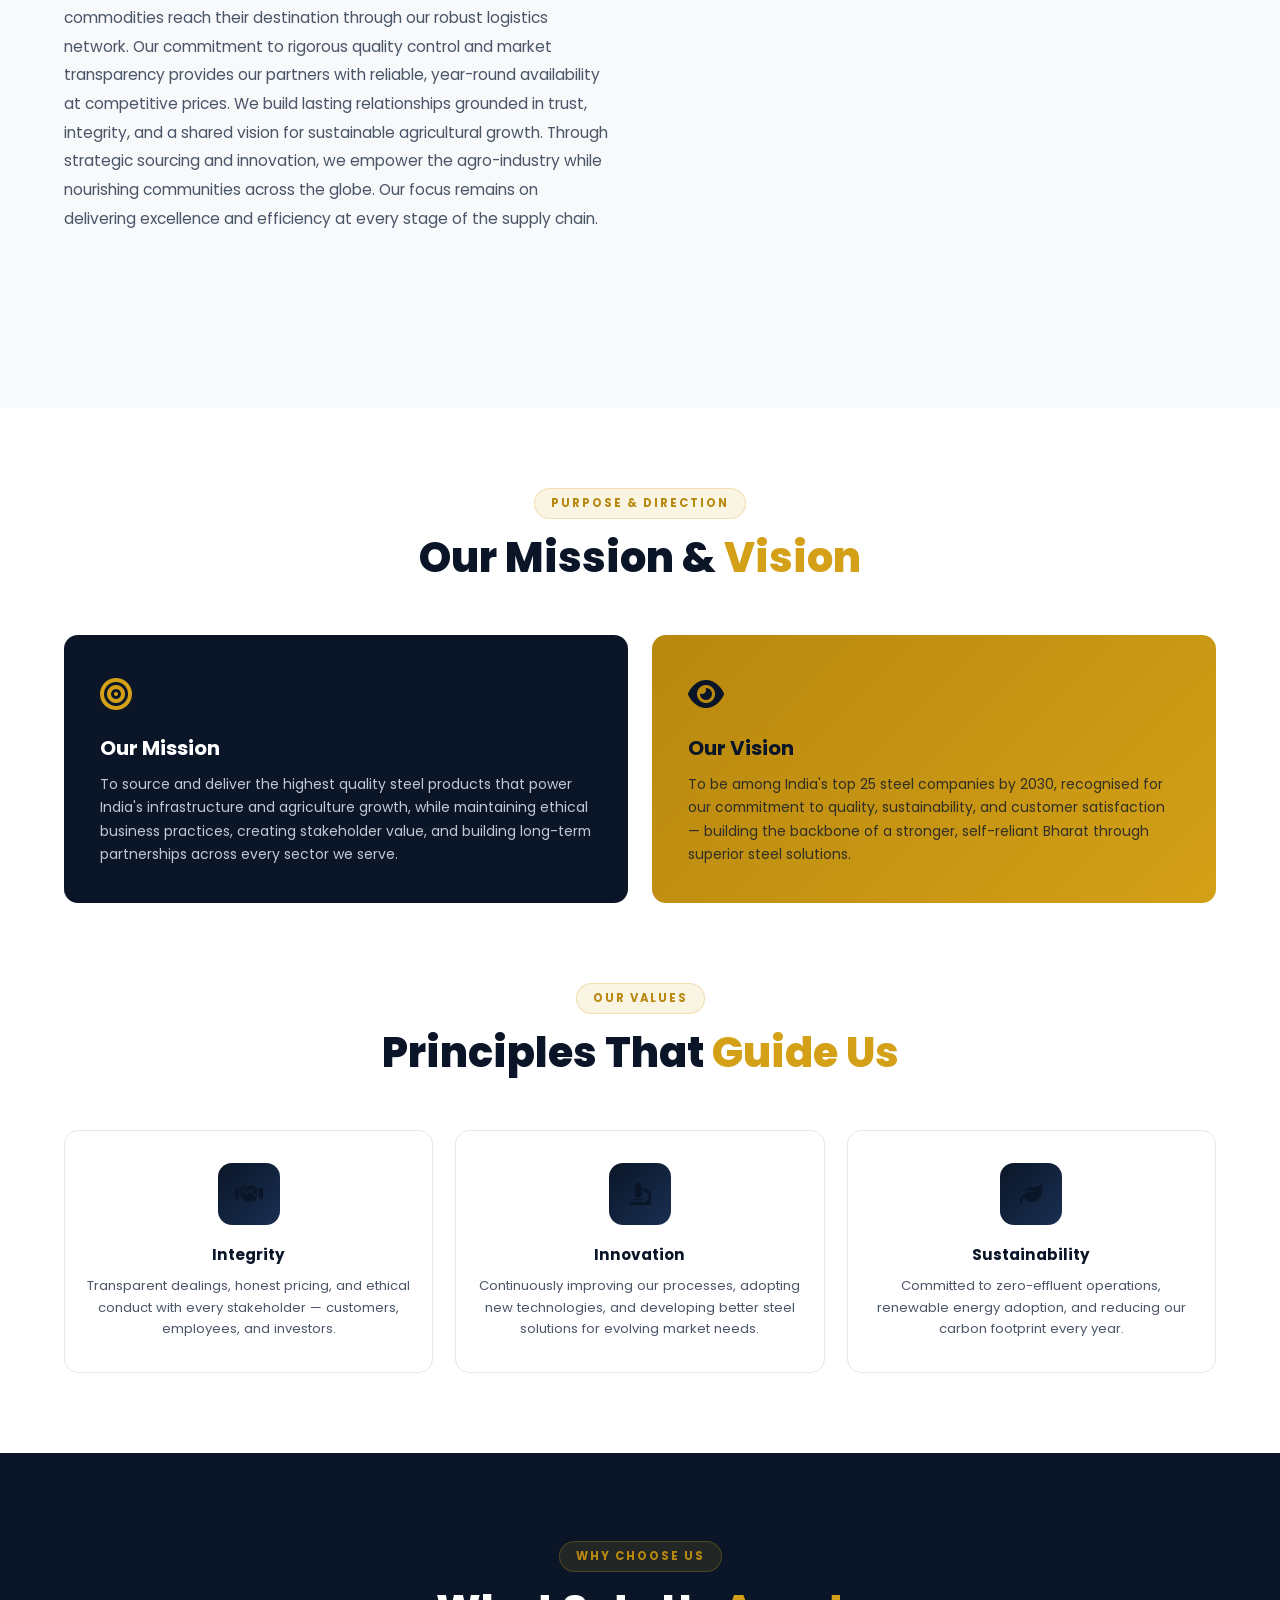
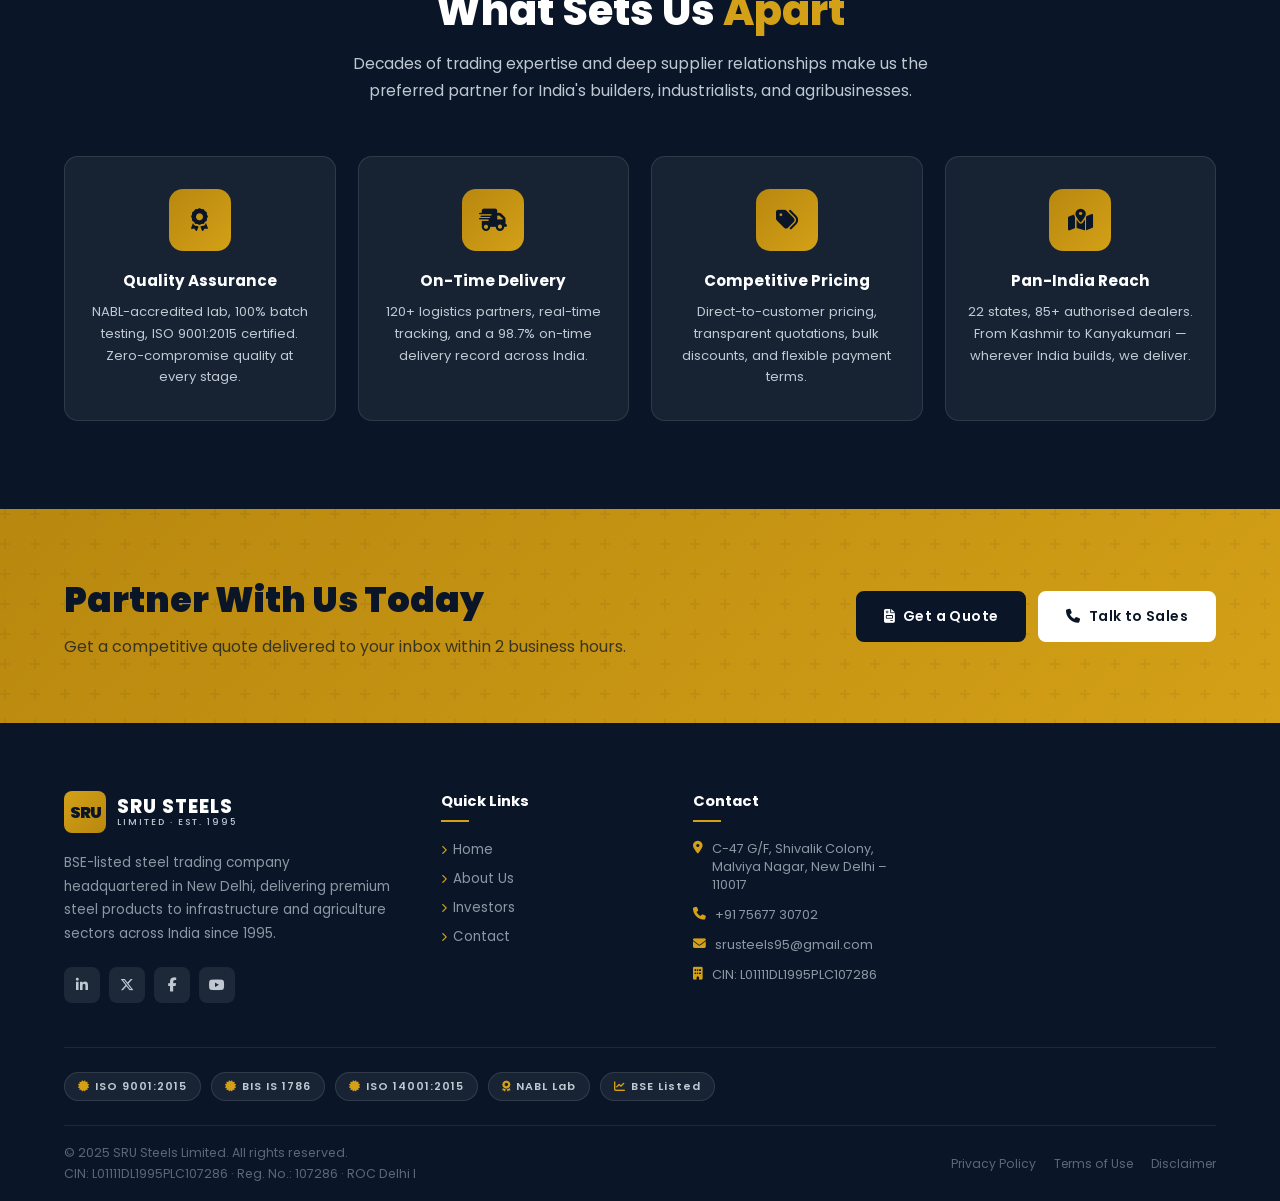
==== commit ab7e70dd: "updates" ====
--- a/about.html
+++ b/about.html
@@ -26,7 +26,6 @@
       <ul class="nav-links">
         <li><a href="index.html">Home</a></li>
         <li><a href="about.html" class="active">About</a></li>
-        <li><a href="infrastructure.html">Infrastructure</a></li>
         <li><a href="investors.html">Investors</a></li>
         <li><a href="contact.html">Contact</a></li>
       </ul>
@@ -38,7 +37,6 @@
   <div class="mobile-menu" id="mobileMenu">
     <a href="index.html" onclick="closeMobileMenu()">Home</a>
     <a href="about.html" onclick="closeMobileMenu()">About Us</a>
-    <a href="infrastructure.html" onclick="closeMobileMenu()">Infrastructure</a>
     <a href="investors.html" onclick="closeMobileMenu()">Investors</a>
     <a href="contact.html" onclick="closeMobileMenu()">Contact</a>
     <a href="#" class="btn btn-primary" onclick="openModal();closeMobileMenu()"><i class="fas fa-file-invoice"></i> Get
@@ -250,7 +248,7 @@
         <span class="section-tag">Our Values</span>
         <h2 class="section-title">Principles That <span>Guide Us</span></h2>
       </div>
-      <div style="display:grid;grid-template-columns:repeat(4,1fr);gap:22px" class="values-row">
+      <div style="display:grid;grid-template-columns:repeat(3,1fr);gap:22px" class="values-row">
         <div class="wu-card reveal"
           style="background:var(--white);border:1px solid var(--border);transition-delay:0.05s">
           <div class="wu-icon" style="background:linear-gradient(135deg,#0A1628,#1a2f52)"><i
@@ -274,46 +272,6 @@
           <h4 style="color:var(--navy)">Sustainability</h4>
           <p style="color:var(--text-mid)">Committed to zero-effluent operations, renewable energy adoption, and
             reducing our carbon footprint every year.</p>
-        </div>
-        <div class="wu-card reveal"
-          style="background:var(--white);border:1px solid var(--border);transition-delay:0.28s">
-          <div class="wu-icon" style="background:linear-gradient(135deg,#0A1628,#1a2f52)"><i class="fas fa-users"></i>
-          </div>
-          <h4 style="color:var(--navy)">People First</h4>
-          <p style="color:var(--text-mid)">Over 850 employees, competitive wages, safe working environments, and
-            continuous skill development programmes.</p>
-        </div>
-      </div>
-    </div>
-  </section>
-
-  <!-- AWARDS -->
-  <section id="about-awards">
-    <div class="container">
-      <div class="section-header reveal">
-        <span class="section-tag">Recognition</span>
-        <h2 class="section-title">Awards &amp; <span>Accolades</span></h2>
-      </div>
-      <div class="awards-grid">
-        <div class="award-card reveal" style="transition-delay:0.05s">
-          <div class="award-icon"><i class="fas fa-trophy"></i></div>
-          <h4>Best SME Steel Trader — North India 2024</h4>
-          <p>ASSOCHAM Annual Excellence Awards, January 2025</p>
-        </div>
-        <div class="award-card reveal" style="transition-delay:0.12s">
-          <div class="award-icon"><i class="fas fa-medal"></i></div>
-          <h4>Green Business Excellence 2023</h4>
-          <p>CII — Confederation of Indian Industry, Sustainability Category</p>
-        </div>
-        <div class="award-card reveal" style="transition-delay:0.2s">
-          <div class="award-icon"><i class="fas fa-star"></i></div>
-          <h4>MSME National Quality Award 2022</h4>
-          <p>Ministry of MSME, Government of India — Category: Trading</p>
-        </div>
-        <div class="award-card reveal" style="transition-delay:0.28s">
-          <div class="award-icon"><i class="fas fa-shield-halved"></i></div>
-          <h4>Best Corporate Governance — Mid-Cap 2021</h4>
-          <p>BSE-SEBI Annual Investor Relations &amp; Governance Summit</p>
         </div>
       </div>
     </div>
@@ -390,7 +348,6 @@
           <ul class="f-links">
             <li><a href="index.html"><i class="fas fa-chevron-right"></i> Home</a></li>
             <li><a href="about.html"><i class="fas fa-chevron-right"></i> About Us</a></li>
-            <li><a href="infrastructure.html"><i class="fas fa-chevron-right"></i> Infrastructure</a></li>
             <li><a href="investors.html"><i class="fas fa-chevron-right"></i> Investors</a></li>
             <li><a href="contact.html"><i class="fas fa-chevron-right"></i> Contact</a></li>
           </ul>
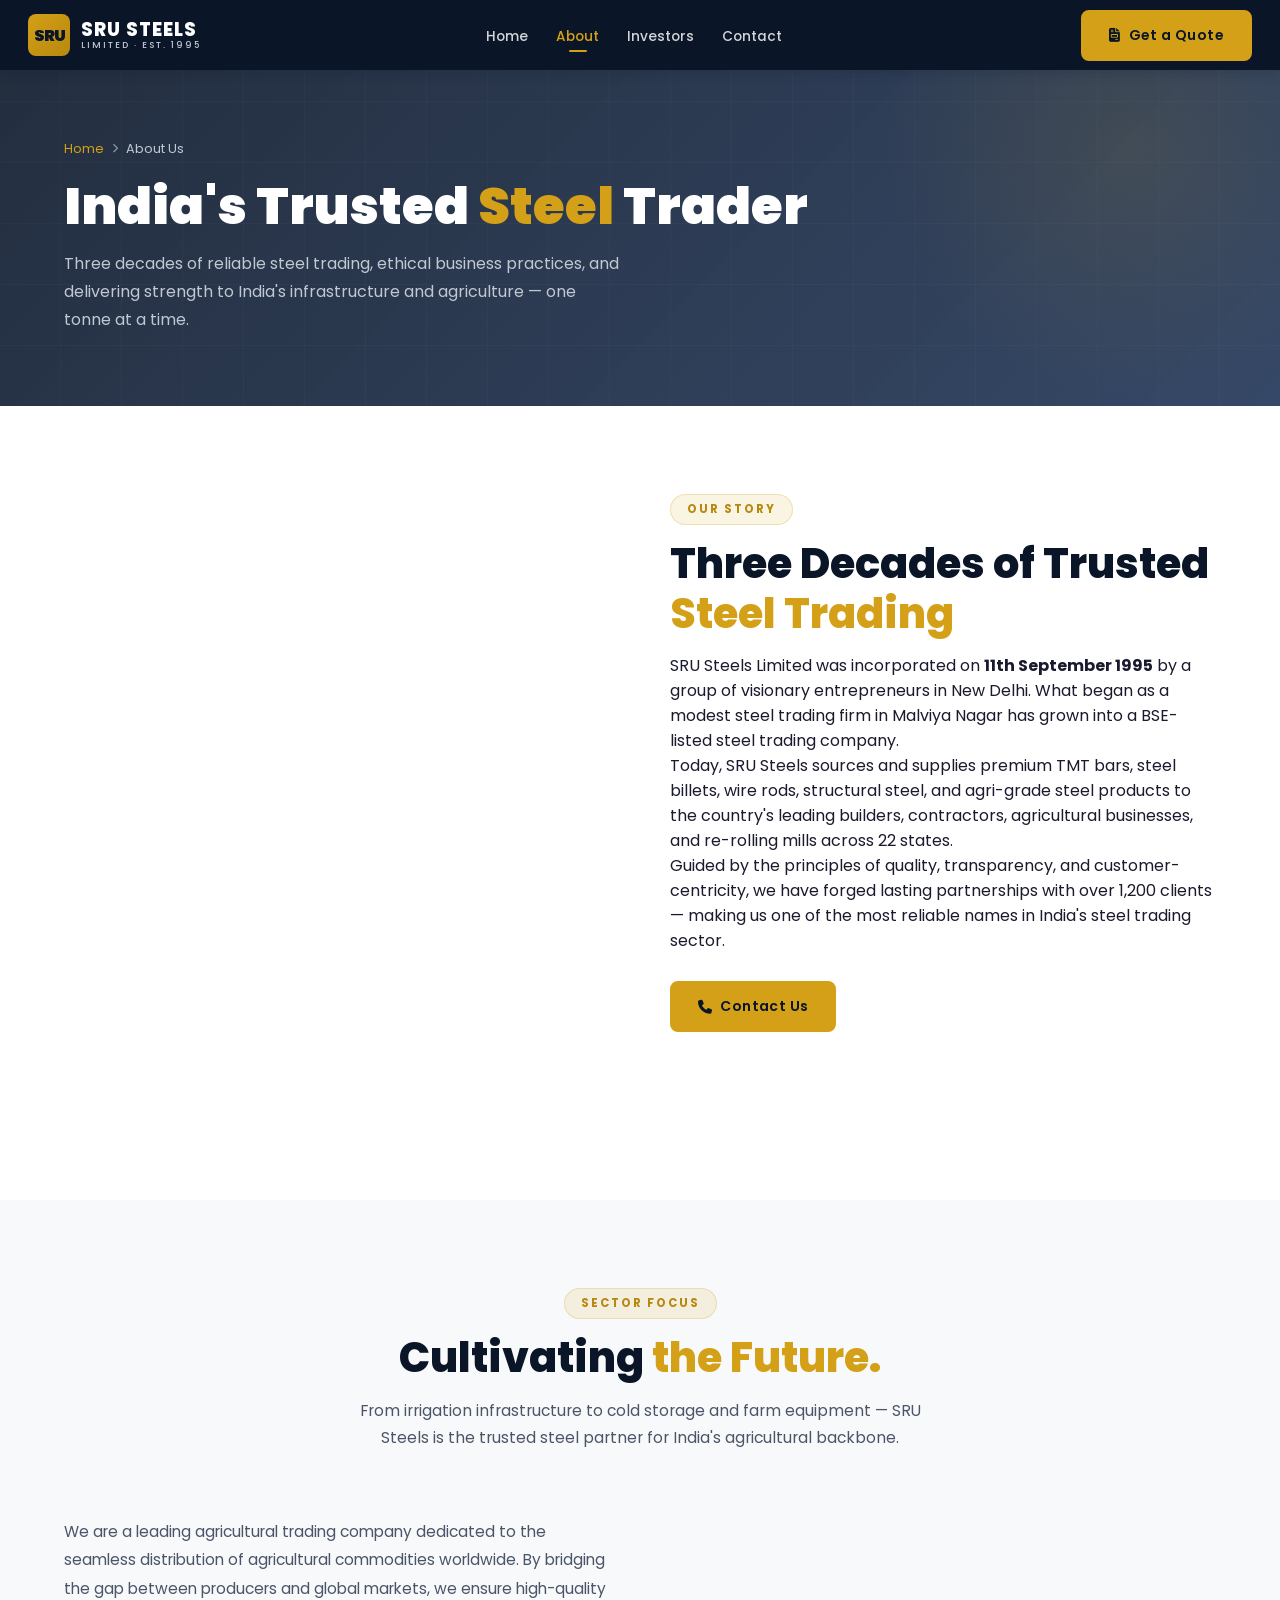
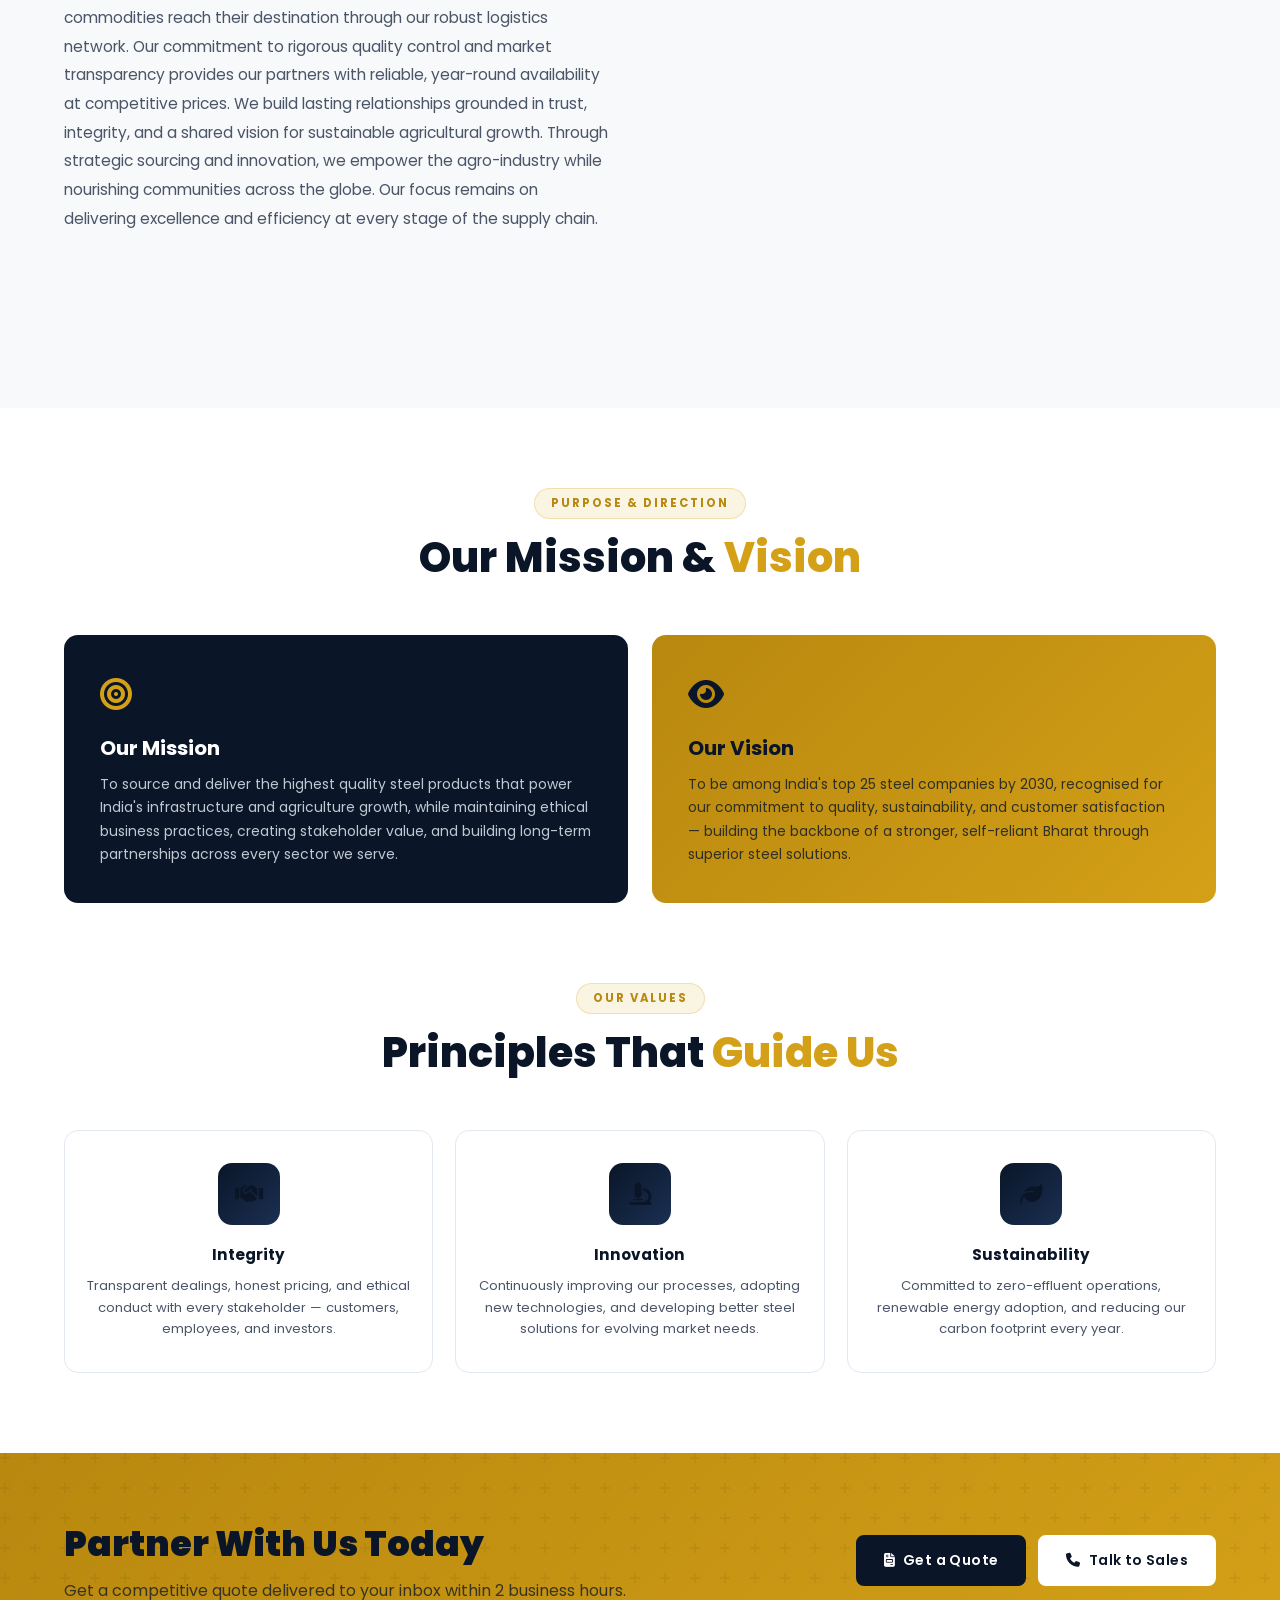
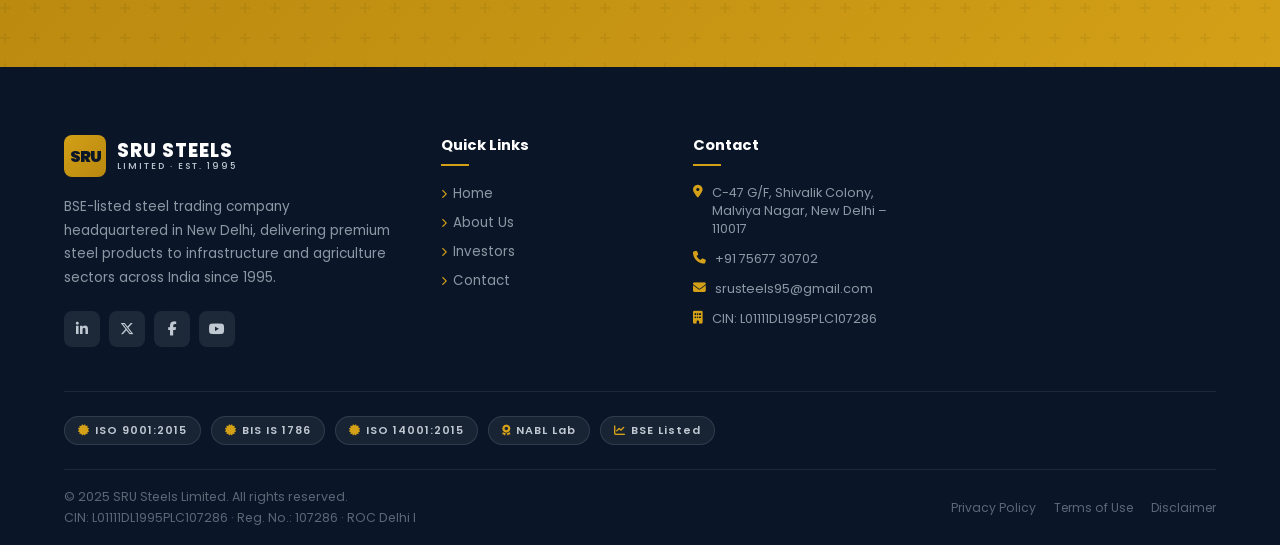
==== commit 0a9ea3eb: "Updates" ====
--- a/about.html
+++ b/about.html
@@ -277,40 +277,6 @@
     </div>
   </section>
 
-  <!-- WHY US -->
-  <section id="why-us">
-    <div class="container">
-      <div class="section-header reveal">
-        <span class="section-tag">Why Choose Us</span>
-        <h2 class="section-title">What Sets Us <span>Apart</span></h2>
-        <p class="section-subtitle">Decades of trading expertise and deep supplier relationships make us the preferred
-          partner for India's builders, industrialists, and agribusinesses.</p>
-      </div>
-      <div class="wu-grid">
-        <div class="wu-card reveal" style="transition-delay:0.05s">
-          <div class="wu-icon"><i class="fas fa-award"></i></div>
-          <h4>Quality Assurance</h4>
-          <p>NABL-accredited lab, 100% batch testing, ISO 9001:2015 certified. Zero-compromise quality at every stage.
-          </p>
-        </div>
-        <div class="wu-card reveal" style="transition-delay:0.12s">
-          <div class="wu-icon"><i class="fas fa-truck-fast"></i></div>
-          <h4>On-Time Delivery</h4>
-          <p>120+ logistics partners, real-time tracking, and a 98.7% on-time delivery record across India.</p>
-        </div>
-        <div class="wu-card reveal" style="transition-delay:0.2s">
-          <div class="wu-icon"><i class="fas fa-tags"></i></div>
-          <h4>Competitive Pricing</h4>
-          <p>Direct-to-customer pricing, transparent quotations, bulk discounts, and flexible payment terms.</p>
-        </div>
-        <div class="wu-card reveal" style="transition-delay:0.28s">
-          <div class="wu-icon"><i class="fas fa-map-location-dot"></i></div>
-          <h4>Pan-India Reach</h4>
-          <p>22 states, 85+ authorised dealers. From Kashmir to Kanyakumari — wherever India builds, we deliver.</p>
-        </div>
-      </div>
-    </div>
-  </section>
 
   <!-- CTA -->
   <div class="cta-banner">
